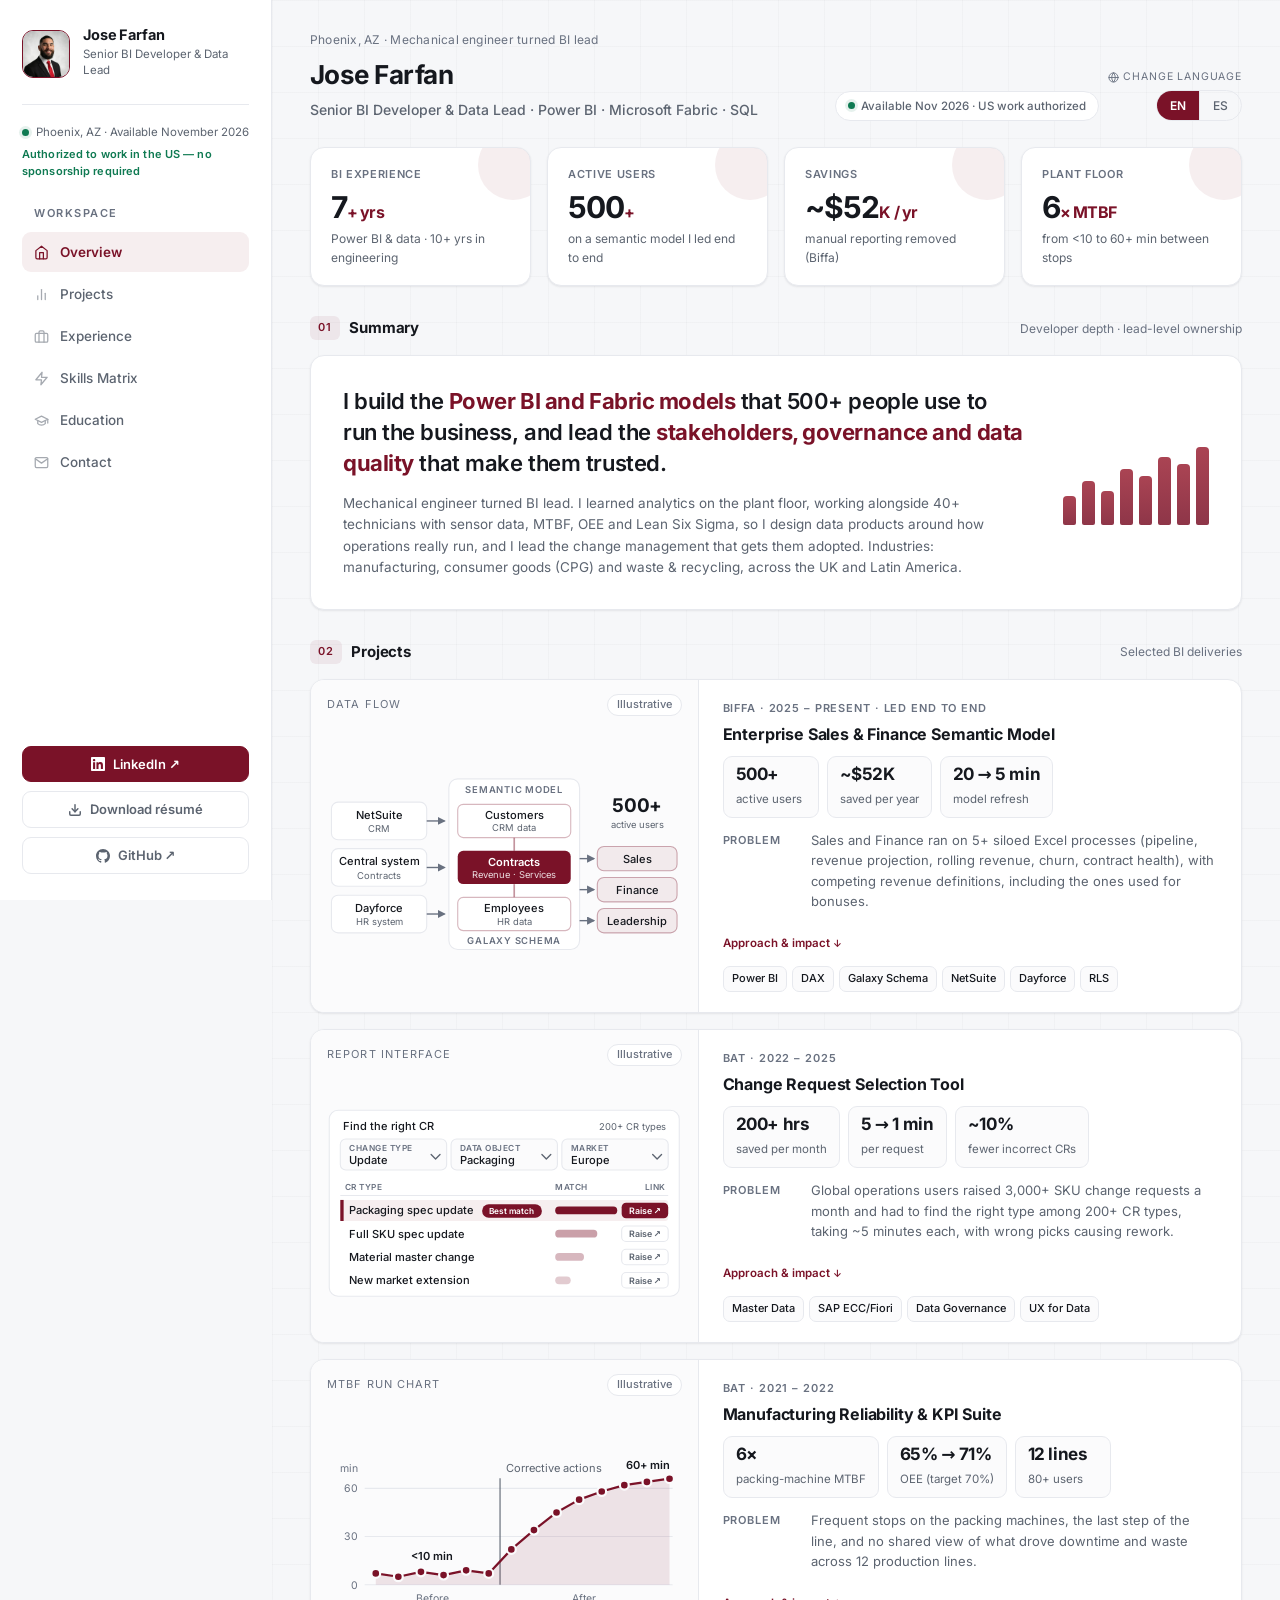
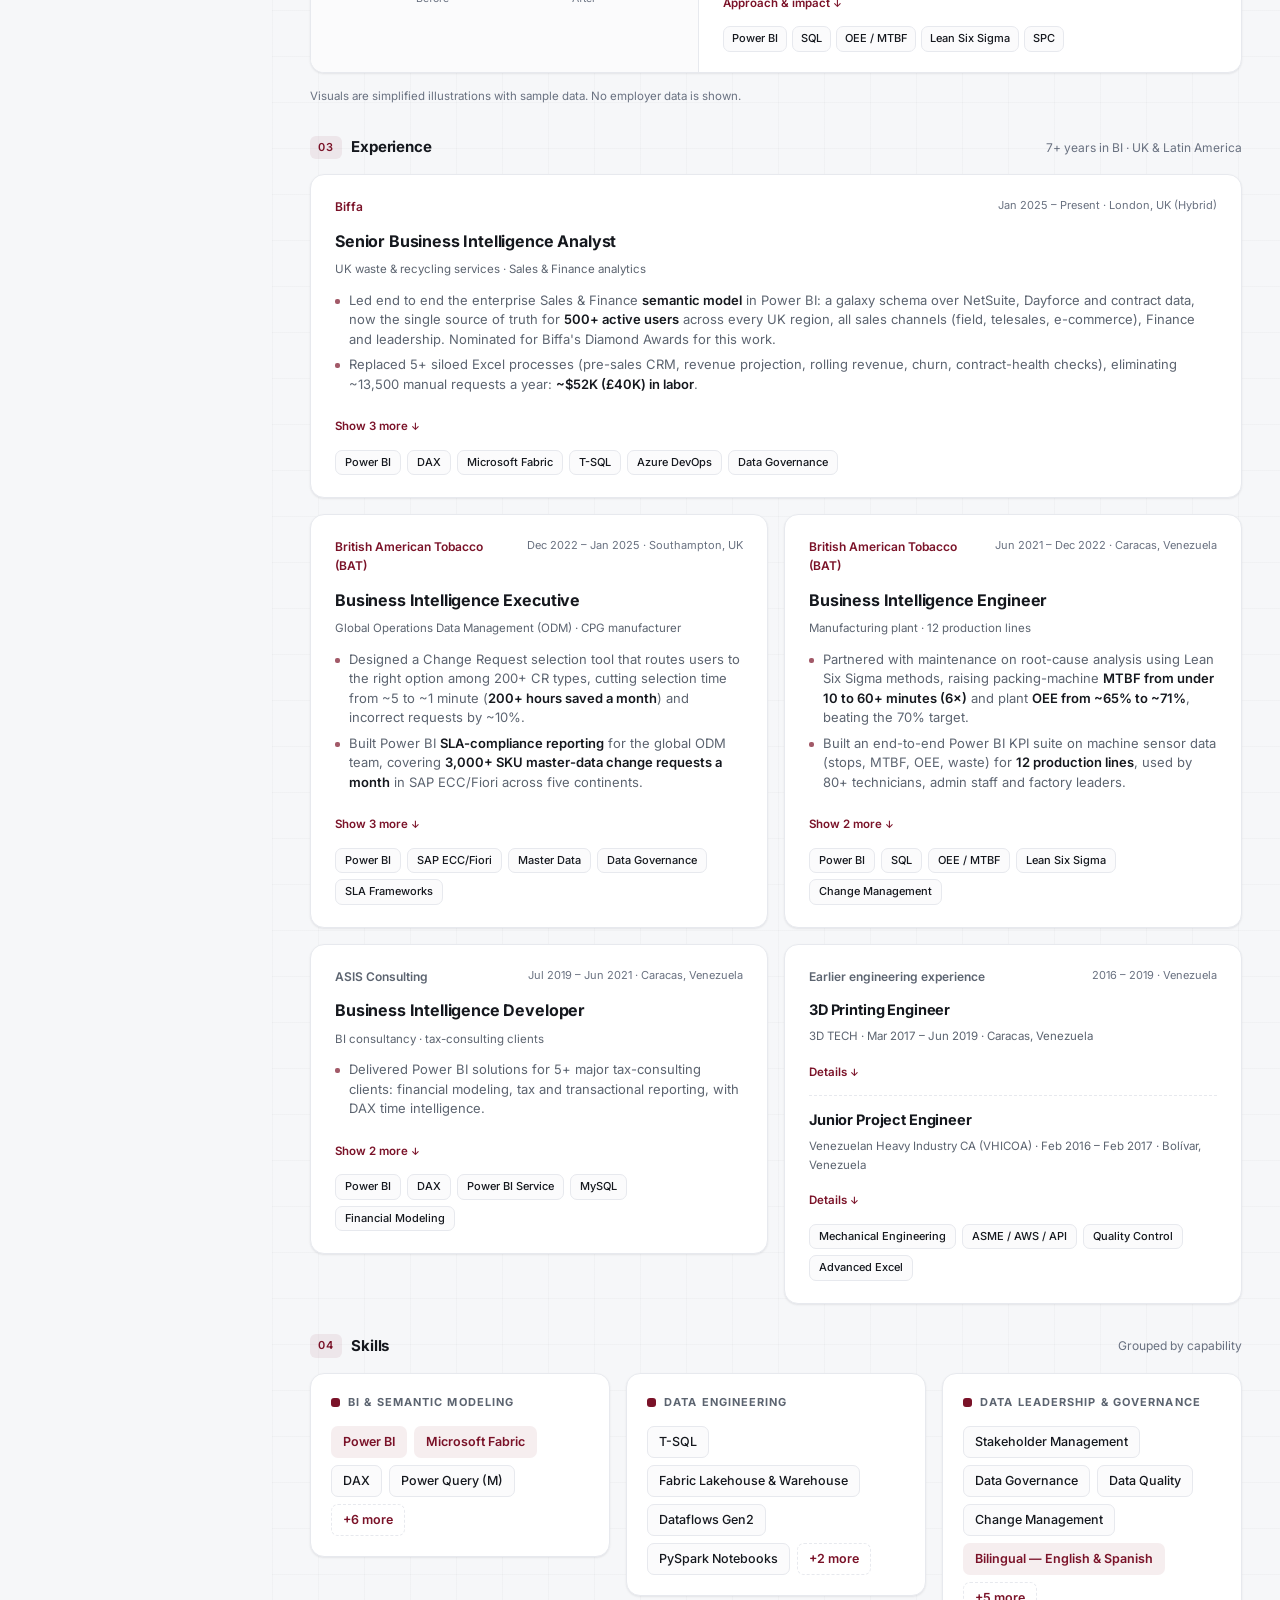
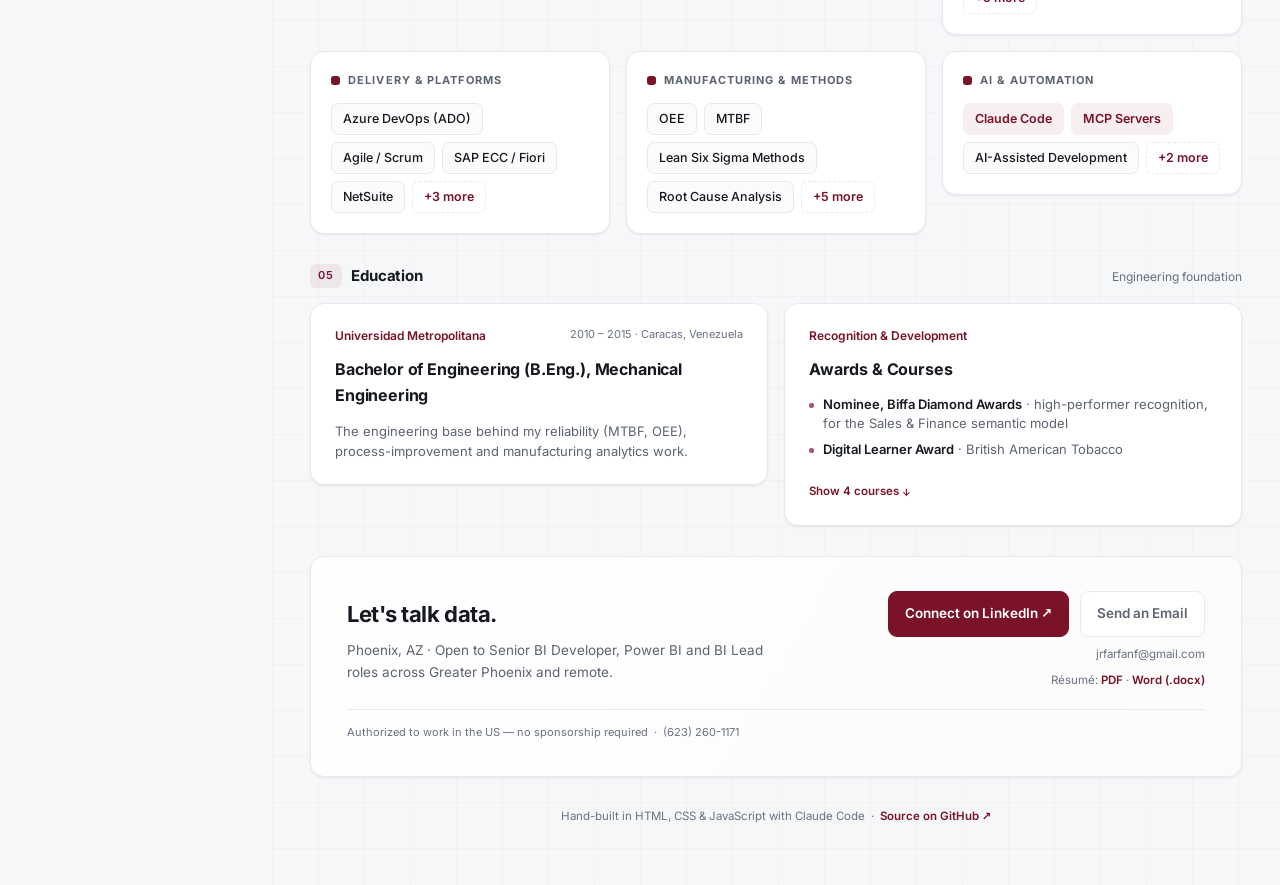
==== index.html @ f8ba7a71 "Compact layout with expandable detail; redraw two project visuals Progressive disclosure (all text s" ====
<!DOCTYPE html>
<html lang="en">
<head>
  <meta charset="UTF-8">
  <meta name="viewport" content="width=device-width, initial-scale=1.0">
  <title>Jose Farfan — Senior BI Developer &amp; Data Lead · Power BI · Phoenix, AZ</title>
  <meta name="description" content="Senior BI Developer &amp; Data Lead in Phoenix, AZ. Power BI, Fabric, DAX, SQL and data governance, with a mechanical engineering and manufacturing background.">
  <meta name="author" content="Jose Farfan">
  <meta name="theme-color" content="#7A1228">
  <link rel="canonical" href="https://josefarfan.com/">
  <link rel="alternate" hreflang="en" href="https://josefarfan.com/">
  <link rel="alternate" hreflang="es" href="https://josefarfan.com/es/">
  <link rel="alternate" hreflang="x-default" href="https://josefarfan.com/">
  <!-- Open Graph / LinkedIn preview -->
  <meta property="og:type"             content="profile">
  <meta property="og:site_name"        content="Jose Farfan">
  <meta property="og:title"            content="Jose Farfan — Senior BI Developer &amp; Data Lead · Power BI · Phoenix, AZ">
  <meta property="og:description"      content="Power BI, Microsoft Fabric, DAX and SQL — plus the stakeholder, governance and data-quality leadership behind them. Mechanical engineer. Phoenix, AZ · US work authorized.">
  <meta property="og:url"              content="https://josefarfan.com/">
  <meta property="og:locale"           content="en_US">
  <meta property="og:locale:alternate" content="es_US">
  <meta property="og:image"            content="https://josefarfan.com/assets/og-image.jpg">
  <meta property="og:image:width"      content="1200">
  <meta property="og:image:height"     content="630">
  <meta property="og:image:alt"        content="Jose Farfan — Senior BI Developer &amp; Data Lead">
  <meta property="profile:first_name"  content="Jose">
  <meta property="profile:last_name"   content="Farfan">
  <meta name="twitter:card"            content="summary_large_image">
  <meta name="twitter:title"           content="Jose Farfan — Senior BI Developer &amp; Data Lead · Power BI · Phoenix, AZ">
  <meta name="twitter:description"     content="Power BI, Microsoft Fabric, DAX and SQL — plus the stakeholder, governance and data-quality leadership behind them. Mechanical engineer. Phoenix, AZ · US work authorized.">
  <meta name="twitter:image"           content="https://josefarfan.com/assets/og-image.jpg">
  <meta name="twitter:image:alt"       content="Jose Farfan — Senior BI Developer &amp; Data Lead">
  <!-- Favicon -->
  <link rel="icon"             type="image/png" href="assets/favicon.png">
  <link rel="apple-touch-icon"                  href="assets/apple-touch-icon.png">
  <link rel="preload" href="assets/fonts/inter-latin-var.woff2" as="font" type="font/woff2" crossorigin>
  <link rel="stylesheet" href="styles.css">
  <script type="application/ld+json">
  {
    "@context": "https://schema.org",
    "@type": "ProfilePage",
    "@id": "https://josefarfan.com/#profilepage",
    "url": "https://josefarfan.com/",
    "inLanguage": "en",
    "dateModified": "2026-10-04",
    "mainEntity": {
      "@type": "Person",
      "@id": "https://josefarfan.com/#person",
      "name": "Jose Farfan",
      "jobTitle": "Senior Business Intelligence Analyst",
      "description": "Senior BI developer and data lead specializing in Power BI, Microsoft Fabric, DAX and SQL semantic models, data governance and manufacturing analytics. Mechanical engineer by training.",
      "url": "https://josefarfan.com/",
      "image": "https://josefarfan.com/assets/profile.jpg",
      "email": "mailto:jrfarfanf@gmail.com",
      "address": {
        "@type": "PostalAddress",
        "addressLocality": "Phoenix",
        "addressRegion": "AZ",
        "addressCountry": "US"
      },
      "worksFor": {
        "@type": "Organization",
        "name": "Biffa",
        "url": "https://www.biffa.co.uk/"
      },
      "alumniOf": {
        "@type": "CollegeOrUniversity",
        "name": "Universidad Metropolitana",
        "address": {
          "@type": "PostalAddress",
          "addressLocality": "Caracas",
          "addressCountry": "VE"
        }
      },
      "hasCredential": {
        "@type": "EducationalOccupationalCredential",
        "credentialCategory": "degree",
        "educationalLevel": "Bachelor's degree",
        "name": "Bachelor of Engineering, Mechanical Engineering",
        "recognizedBy": {
          "@type": "CollegeOrUniversity",
          "name": "Universidad Metropolitana"
        }
      },
      "knowsAbout": [
        "Power BI",
        "DAX",
        "Power Query (M)",
        "T-SQL",
        "Microsoft Fabric",
        "Lakehouse",
        "Dataflows Gen2",
        "PySpark",
        "Semantic modeling",
        "Star schema",
        "Row-level security",
        "Power BI deployment pipelines",
        "Data governance",
        "Data quality",
        "Master data management",
        "SAP ECC",
        "Azure DevOps",
        "Agile / Scrum",
        "Stakeholder management",
        "Change management",
        "Manufacturing analytics",
        "OEE",
        "MTBF",
        "Lean Six Sigma methods"
      ],
      "knowsLanguage": [
        {
          "@type": "Language",
          "name": "English",
          "alternateName": "en"
        },
        {
          "@type": "Language",
          "name": "Spanish",
          "alternateName": "es"
        }
      ],
      "sameAs": [
        "https://www.linkedin.com/in/jose-rafael-farfan",
        "https://github.com/jrfarfanf"
      ],
      "award": [
        "Digital Learner Award, British American Tobacco",
        "Nominee, Diamond Awards, Biffa"
      ]
    }
  }
  </script>
</head>
<body>
<a class="skip-link" href="#main">Skip to content</a>
<div class="app">

  <!-- ── Sidebar ──────────────────────────────────────────────── -->
  <aside class="sidebar">
    <div class="brand">
      <img src="assets/profile.jpg" alt="Jose Farfan" width="96" height="96">
      <div>
        <div class="b-name">Jose Farfan</div>
        <div class="b-role">Senior BI Developer &amp; Data Lead</div>
      </div>
    </div>

    <div class="status">
      <span class="dot"></span>
      Phoenix, AZ · Available November 2026
    </div>
    <div class="spons-note">Authorized to work in the US — no sponsorship required</div>

    <nav class="nav" id="nav" aria-label="Page sections">
      <div class="nav-label">Workspace</div>
      <a href="#overview" class="active"><svg width="15" height="15" viewBox="0 0 24 24" fill="none" stroke="currentColor" stroke-width="2" stroke-linecap="round" stroke-linejoin="round" aria-hidden="true"><path d="M3 9l9-7 9 7v11a2 2 0 0 1-2 2H5a2 2 0 0 1-2-2z"/><polyline points="9 22 9 12 15 12 15 22"/></svg><span>Overview</span></a>
      <a href="#projects"><svg width="15" height="15" viewBox="0 0 24 24" fill="none" stroke="currentColor" stroke-width="2" stroke-linecap="round" stroke-linejoin="round" aria-hidden="true"><line x1="18" y1="20" x2="18" y2="10"/><line x1="12" y1="20" x2="12" y2="4"/><line x1="6" y1="20" x2="6" y2="14"/></svg><span>Projects</span></a>
      <a href="#experience"><svg width="15" height="15" viewBox="0 0 24 24" fill="none" stroke="currentColor" stroke-width="2" stroke-linecap="round" stroke-linejoin="round" aria-hidden="true"><rect x="2" y="7" width="20" height="14" rx="2" ry="2"/><path d="M16 21V5a2 2 0 0 0-2-2h-4a2 2 0 0 0-2 2v16"/></svg><span>Experience</span></a>
      <a href="#skills"><svg width="15" height="15" viewBox="0 0 24 24" fill="none" stroke="currentColor" stroke-width="2" stroke-linecap="round" stroke-linejoin="round" aria-hidden="true"><polygon points="13 2 3 14 12 14 11 22 21 10 12 10 13 2"/></svg><span>Skills Matrix</span></a>
      <a href="#education"><svg width="15" height="15" viewBox="0 0 24 24" fill="none" stroke="currentColor" stroke-width="2" stroke-linecap="round" stroke-linejoin="round" aria-hidden="true"><path d="M22 10L12 5 2 10l10 5 10-5z"/><path d="M6 12v5c3 3 9 3 12 0v-5"/><path d="M22 10v6"/></svg><span>Education</span></a>
      <a href="#contact"><svg width="15" height="15" viewBox="0 0 24 24" fill="none" stroke="currentColor" stroke-width="2" stroke-linecap="round" stroke-linejoin="round" aria-hidden="true"><path d="M4 4h16c1.1 0 2 .9 2 2v12c0 1.1-.9 2-2 2H4c-1.1 0-2-.9-2-2V6c0-1.1.9-2 2-2z"/><polyline points="22,6 12,13 2,6"/></svg><span>Contact</span></a>
    </nav>

    <div class="side-foot">
      <a href="https://linkedin.com/in/jose-rafael-farfan" target="_blank" rel="noopener noreferrer" class="btn btn-primary"><svg width="14" height="14" viewBox="0 0 24 24" fill="currentColor" aria-hidden="true"><path d="M20.447 20.452h-3.554v-5.569c0-1.328-.027-3.037-1.852-3.037-1.853 0-2.136 1.445-2.136 2.939v5.667H9.351V9h3.414v1.561h.046c.477-.9 1.637-1.85 3.37-1.85 3.601 0 4.267 2.37 4.267 5.455v6.286zM5.337 7.433c-1.144 0-2.063-.926-2.063-2.065 0-1.138.92-2.063 2.063-2.063 1.14 0 2.064.925 2.064 2.063 0 1.139-.925 2.065-2.064 2.065zm1.782 13.019H3.555V9h3.564v11.452zM22.225 0H1.771C.792 0 0 .774 0 1.729v20.542C0 23.227.792 24 1.771 24h20.451C23.2 24 24 23.227 24 22.271V1.729C24 .774 23.2 0 22.222 0h.003z"/></svg> LinkedIn ↗</a>
      <a href="assets/Jose-Farfan-Resume.pdf" download class="btn btn-ghost"><svg width="14" height="14" viewBox="0 0 24 24" fill="none" stroke="currentColor" stroke-width="2.5" stroke-linecap="round" stroke-linejoin="round" aria-hidden="true"><path d="M21 15v4a2 2 0 0 1-2 2H5a2 2 0 0 1-2-2v-4"/><polyline points="7 10 12 15 17 10"/><line x1="12" y1="15" x2="12" y2="3"/></svg> Download résumé</a>
      <a href="https://github.com/jrfarfanf/Personal-Website" target="_blank" rel="noopener noreferrer" class="btn btn-ghost"><svg width="14" height="14" viewBox="0 0 24 24" fill="currentColor" aria-hidden="true"><path d="M12 0C5.374 0 0 5.373 0 12c0 5.302 3.438 9.8 8.207 11.387.599.111.793-.261.793-.577v-2.234c-3.338.726-4.033-1.416-4.033-1.416-.546-1.387-1.333-1.756-1.333-1.756-1.089-.745.083-.729.083-.729 1.205.084 1.839 1.237 1.839 1.237 1.07 1.834 2.807 1.304 3.492.997.107-.775.418-1.305.762-1.604-2.665-.305-5.467-1.334-5.467-5.931 0-1.311.469-2.381 1.236-3.221-.124-.303-.535-1.524.117-3.176 0 0 1.008-.322 3.301 1.23A11.509 11.509 0 0112 5.803c1.02.005 2.047.138 3.006.404 2.291-1.552 3.297-1.23 3.297-1.23.653 1.653.242 2.874.118 3.176.77.84 1.235 1.911 1.235 3.221 0 4.609-2.807 5.624-5.479 5.921.43.372.823 1.102.823 2.222v3.293c0 .319.192.694.801.576C20.566 21.797 24 17.3 24 12c0-6.627-5.373-12-12-12z"/></svg> GitHub ↗</a>
    </div>
  </aside>

  <!-- ── Main ─────────────────────────────────────────────────── -->
  <main class="main" id="main" tabindex="-1">

    <!-- Overview -->
    <section id="overview">

    <header class="topbar">
      <div>
        <div class="crumb">Phoenix, AZ · Mechanical engineer turned BI lead</div>
        <h1>Jose Farfan</h1>
        <p class="role-line">Senior BI Developer &amp; Data Lead · Power BI · Microsoft Fabric · SQL</p>
      </div>
      <div class="meta">
        <span class="pill"><span class="dot"></span> Available Nov 2026 · US work authorized</span>
        <div class="lang-wrap">
          <span class="lang-hint"><svg width="11" height="11" viewBox="0 0 24 24" fill="none" stroke="currentColor" stroke-width="2" stroke-linecap="round" stroke-linejoin="round" aria-hidden="true"><circle cx="12" cy="12" r="10"/><line x1="2" y1="12" x2="22" y2="12"/><path d="M12 2a15.3 15.3 0 0 1 4 10 15.3 15.3 0 0 1-4 10 15.3 15.3 0 0 1-4-10 15.3 15.3 0 0 1 4-10z"/></svg> Change language</span>
          <div class="lang-toggle">
            <span class="lang-opt lang-active">EN</span>
            <a href="es/" class="lang-opt" hreflang="es" lang="es">ES</a>
          </div>
        </div>
      </div>
      <div class="topbar-cta">
        <a href="assets/Jose-Farfan-Resume.pdf" download class="btn btn-primary"><svg width="15" height="15" viewBox="0 0 24 24" fill="none" stroke="currentColor" stroke-width="2.5" stroke-linecap="round" stroke-linejoin="round" aria-hidden="true"><path d="M21 15v4a2 2 0 0 1-2 2H5a2 2 0 0 1-2-2v-4"/><polyline points="7 10 12 15 17 10"/><line x1="12" y1="15" x2="12" y2="3"/></svg> Download résumé (PDF)</a>
      </div>
    </header>

    <!-- KPI tiles -->
    <div class="kpi-row">
      <div class="kpi">
        <div class="k-label">BI experience</div>
        <div class="k-val">7<span>+ yrs</span></div>
        <div class="k-sub">Power BI &amp; data · 10+ yrs in engineering</div>
      </div>
      <div class="kpi">
        <div class="k-label">Active users</div>
        <div class="k-val">500<span>+</span></div>
        <div class="k-sub">on a semantic model I led end to end</div>
      </div>
      <div class="kpi">
        <div class="k-label">Savings</div>
        <div class="k-val">~$52<span>K / yr</span></div>
        <div class="k-sub">manual reporting removed (Biffa)</div>
      </div>
      <div class="kpi">
        <div class="k-label">Plant floor</div>
        <div class="k-val">6<span>× MTBF</span></div>
        <div class="k-sub">from &lt;10 to 60+ min between stops</div>
      </div>
    </div>

    <!-- Summary -->
    <section class="section" aria-labelledby="summary-h">
      <div class="s-head">
        <h2 id="summary-h"><span class="tag">01</span> Summary</h2>
        <span class="s-note">Developer depth · lead-level ownership</span>
      </div>
      <div class="card valuecard">
        <div>
          <p class="vp">
            I build the <b>Power BI and Fabric models</b> that 500+ people use to run the business,
            and lead the <b>stakeholders, governance and data quality</b> that make them trusted.
          </p>
          <p class="vp-sub">Mechanical engineer turned BI lead. I learned analytics on the plant floor, working alongside 40+ technicians with sensor data, MTBF, OEE and Lean Six Sigma, so I design data products around how operations really run, and I lead the change management that gets them adopted. Industries: manufacturing, consumer goods (CPG) and waste &amp; recycling, across the UK and Latin America.</p>
        </div>
        <div class="spark" id="spark" aria-hidden="true"></div>
      </div>
    </section>

    </section><!-- /#overview -->

    <!-- Projects -->
    <section class="section" id="projects">
      <div class="s-head">
        <h2><span class="tag">02</span> Projects</h2>
        <span class="s-note">Selected BI deliveries</span>
      </div>
      <div class="proj-grid">

        <article class="card proj">
          <figure class="viz">
            <figcaption class="viz-head"><span class="vlabel">Data flow</span><span class="viz-tag">Illustrative</span></figcaption>
            <div class="viz-art">
              <svg viewBox="0 0 320 168" role="img" aria-labelledby="p1-t p1-d">
              <title id="p1-t">Simplified Sales and Finance data flow</title><desc id="p1-d">NetSuite feeds customer and CRM data, the central system feeds contracts, revenue and services, and Dayforce feeds employee and HR data into one galaxy-schema semantic model, which serves Sales, Finance and Leadership: 500+ active users.</desc>
              <defs><marker id="p1-ah" viewBox="0 0 6 6" refX="5" refY="3" markerWidth="6" markerHeight="6" orient="auto"><path d="M0,0 L6,3 L0,6 z" class="dg-ah"/></marker></defs>
              <rect class="dg-model" x="110" y="8" width="118" height="154" rx="8"/>
              <text class="dg-cap" x="169" y="21" text-anchor="middle">SEMANTIC MODEL</text>
              <line class="dg-join" x1="169" y1="61" x2="169" y2="73"/><line class="dg-join" x1="169" y1="103" x2="169" y2="115"/>
              <rect class="dg-box" x="4" y="29" width="86" height="34" rx="6"/>
              <text class="dg-t dg-strong" x="47" y="44" text-anchor="middle">NetSuite</text>
              <text class="dg-sub" x="47" y="56" text-anchor="middle">CRM</text>
              <line class="dg-arrow" x1="90" y1="46" x2="106" y2="46" marker-end="url(#p1-ah)"/>
              <rect class="dg-dim" x="118" y="31" width="102" height="30" rx="5"/>
              <text class="dg-t dg-strong" x="169" y="44.5" text-anchor="middle">Customers</text>
              <text class="dg-sub" x="169" y="55.5" text-anchor="middle">CRM data</text>
              <rect class="dg-box" x="4" y="71" width="86" height="34" rx="6"/>
              <text class="dg-t dg-strong" x="47" y="86" text-anchor="middle">Central system</text>
              <text class="dg-sub" x="47" y="98" text-anchor="middle">Contracts</text>
              <line class="dg-arrow" x1="90" y1="88" x2="106" y2="88" marker-end="url(#p1-ah)"/>
              <rect class="dg-fact" x="118" y="73" width="102" height="30" rx="5"/>
              <text class="dg-t dg-fact-t" x="169" y="86.5" text-anchor="middle">Contracts</text>
              <text class="dg-sub dg-fact-s" x="169" y="97.5" text-anchor="middle">Revenue · Services</text>
              <rect class="dg-box" x="4" y="113" width="86" height="34" rx="6"/>
              <text class="dg-t dg-strong" x="47" y="128" text-anchor="middle">Dayforce</text>
              <text class="dg-sub" x="47" y="140" text-anchor="middle">HR system</text>
              <line class="dg-arrow" x1="90" y1="130" x2="106" y2="130" marker-end="url(#p1-ah)"/>
              <rect class="dg-dim" x="118" y="115" width="102" height="30" rx="5"/>
              <text class="dg-t dg-strong" x="169" y="128.5" text-anchor="middle">Employees</text>
              <text class="dg-sub" x="169" y="139.5" text-anchor="middle">HR data</text>
              <text class="dg-cap" x="169" y="157" text-anchor="middle">GALAXY SCHEMA</text>
              <text class="dg-big" x="280" y="38" text-anchor="middle">500+</text>
              <text class="dg-sub" x="280" y="52" text-anchor="middle">active users</text>
              <line class="dg-arrow" x1="228" y1="80" x2="241" y2="80" marker-end="url(#p1-ah)"/>
              <rect class="dg-out" x="244" y="69" width="72" height="22" rx="6"/>
              <text class="dg-t dg-strong" x="280" y="83.5" text-anchor="middle">Sales</text>
              <line class="dg-arrow" x1="228" y1="108" x2="241" y2="108" marker-end="url(#p1-ah)"/>
              <rect class="dg-out" x="244" y="97" width="72" height="22" rx="6"/>
              <text class="dg-t dg-strong" x="280" y="111.5" text-anchor="middle">Finance</text>
              <line class="dg-arrow" x1="228" y1="136" x2="241" y2="136" marker-end="url(#p1-ah)"/>
              <rect class="dg-out" x="244" y="125" width="72" height="22" rx="6"/>
              <text class="dg-t dg-strong" x="280" y="139.5" text-anchor="middle">Leadership</text>
              </svg>
            </div>
          </figure>
          <div class="p-body">
            <div class="p-co">Biffa · 2025 – Present · Led end to end</div>
            <h3 class="p-title">Enterprise Sales &amp; Finance Semantic Model</h3>
            <div class="p-kpis">
              <div class="p-kpi"><b>500+</b><span>active users</span></div>
              <div class="p-kpi"><b>~$52K</b><span>saved per year</span></div>
              <div class="p-kpi"><b>20 → 5 min</b><span>model refresh</span></div>
            </div>
            <dl class="p-pai">
              <div><dt>Problem</dt><dd>Sales and Finance ran on 5+ siloed Excel processes (pipeline, revenue projection, rolling revenue, churn, contract health), with competing revenue definitions, including the ones used for bonuses.</dd></div>
            </dl>
            <details class="read-more-wrap">
              <summary>Approach &amp; impact</summary>
              <div class="more-body">
                <dl class="p-pai">
                  <div><dt>Approach</dt><dd>A galaxy-schema semantic model: contract, revenue and service facts from the central system, customer and CRM data from NetSuite, and HR data from Dayforce, with one agreed set of revenue definitions, row-level security and deployment pipelines. I led it from requirements through adoption.</dd></div>
                  <div><dt>Impact</dt><dd class="is-impact">One source of truth for every UK region, all sales channels, Finance and leadership; ~13,500 manual requests a year eliminated (~$52K); refresh cut from 20 to 5 minutes with more data. Nominated for Biffa's Diamond Awards.</dd></div>
                </dl>
                <p class="full-text"><b>Savings method:</b> ~13,500 report requests a year × 6 minutes each × $39/hour average cost of the people requesting and processing them ≈ $52K (£40K) a year. The diagram is simplified.</p>
              </div>
            </details>
            <div class="p-chips">
              <span class="chip">Power BI</span>
              <span class="chip">DAX</span>
              <span class="chip">Galaxy Schema</span>
              <span class="chip">NetSuite</span>
              <span class="chip">Dayforce</span>
              <span class="chip">RLS</span>
            </div>
          </div>
        </article>

        <article class="card proj">
          <figure class="viz">
            <figcaption class="viz-head"><span class="vlabel">Report interface</span><span class="viz-tag">Illustrative</span></figcaption>
            <div class="viz-art">
              <svg viewBox="0 0 320 172" role="img" aria-labelledby="p2-t p2-d">
              <title id="p2-t">Simplified recreation of the CR selection report</title><desc id="p2-d">Three slicers (change type, data object, market) filter a table of change request types. The best match is highlighted and each row has a button that opens the form to raise that request.</desc>
              <rect class="ui-frame" x="2" y="2" width="316" height="168" rx="8"/>
              <text class="dg-t dg-strong" x="14" y="20">Find the right CR</text>
              <text class="dg-sub" x="306" y="20" text-anchor="end">200+ CR types</text>
              <rect class="ui-slicer" x="12" y="28" width="96" height="28" rx="5"/>
              <text class="ui-cap" x="20" y="39">CHANGE TYPE</text>
              <text class="dg-t" x="20" y="51">Update</text>
              <polyline class="ui-chev" points="94,42 98,46 102,42"/>
              <rect class="ui-slicer" x="112" y="28" width="96" height="28" rx="5"/>
              <text class="ui-cap" x="120" y="39">DATA OBJECT</text>
              <text class="dg-t" x="120" y="51">Packaging</text>
              <polyline class="ui-chev" points="194,42 198,46 202,42"/>
              <rect class="ui-slicer" x="212" y="28" width="96" height="28" rx="5"/>
              <text class="ui-cap" x="220" y="39">MARKET</text>
              <text class="dg-t" x="220" y="51">Europe</text>
              <polyline class="ui-chev" points="294,42 298,46 302,42"/>
              <text class="ui-cap" x="16" y="74">CR TYPE</text>
              <text class="ui-cap" x="206" y="74">MATCH</text>
              <text class="ui-cap" x="306" y="74" text-anchor="end">LINK</text>
              <line class="ch-grid" x1="12" y1="79" x2="308" y2="79"/>
              <rect class="ui-best" x="12" y="83" width="296" height="19" rx="3"/><rect class="dg-fact" x="12" y="83" width="3" height="19"/>
              <text class="dg-t dg-strong" x="20" y="96">Packaging spec update</text>
              <rect class="dg-fact" x="140" y="87" width="54" height="12" rx="6"/><text class="ui-badge" x="167" y="95.5" text-anchor="middle">Best match</text>
              <rect class="fn-bar" x="206" y="89" width="56" height="7" rx="3.5" fill-opacity="1"/>
              <rect class="ui-btn-on" x="266" y="85.5" width="42" height="14" rx="4"/><text class="ui-btn-t on" x="287" y="95.5" text-anchor="middle">Raise ↗</text>
              <text class="dg-t" x="20" y="117">Full SKU spec update</text>
              <rect class="fn-bar" x="206" y="110" width="38" height="7" rx="3.5" fill-opacity="0.4"/>
              <rect class="ui-btn" x="266" y="106.5" width="42" height="14" rx="4"/><text class="ui-btn-t" x="287" y="116.5" text-anchor="middle">Raise ↗</text>
              <text class="dg-t" x="20" y="138">Material master change</text>
              <rect class="fn-bar" x="206" y="131" width="26" height="7" rx="3.5" fill-opacity="0.3"/>
              <rect class="ui-btn" x="266" y="127.5" width="42" height="14" rx="4"/><text class="ui-btn-t" x="287" y="137.5" text-anchor="middle">Raise ↗</text>
              <text class="dg-t" x="20" y="159">New market extension</text>
              <rect class="fn-bar" x="206" y="152" width="14" height="7" rx="3.5" fill-opacity="0.22"/>
              <rect class="ui-btn" x="266" y="148.5" width="42" height="14" rx="4"/><text class="ui-btn-t" x="287" y="158.5" text-anchor="middle">Raise ↗</text>
              </svg>
            </div>
          </figure>
          <div class="p-body">
            <div class="p-co">BAT · 2022 – 2025</div>
            <h3 class="p-title">Change Request Selection Tool</h3>
            <div class="p-kpis">
              <div class="p-kpi"><b>200+ hrs</b><span>saved per month</span></div>
              <div class="p-kpi"><b>5 → 1 min</b><span>per request</span></div>
              <div class="p-kpi"><b>~10%</b><span>fewer incorrect CRs</span></div>
            </div>
            <dl class="p-pai">
              <div><dt>Problem</dt><dd>Global operations users raised 3,000+ SKU change requests a month and had to find the right type among 200+ CR types, taking ~5 minutes each, with wrong picks causing rework.</dd></div>
            </dl>
            <details class="read-more-wrap">
              <summary>Approach &amp; impact</summary>
              <div class="more-body">
                <dl class="p-pai">
                  <div><dt>Approach</dt><dd>A report with slicers for change type, data object and market that filters 200+ CR types into a table, highlights the best match and links straight to the form to raise it, following global master-data rules.</dd></div>
                  <div><dt>Impact</dt><dd class="is-impact">Selection time cut from ~5 to ~1 minute (200+ hours saved a month) and ~10% fewer incorrect requests; 3K+ views a month across five continents.</dd></div>
                </dl>
                <p class="full-text"><b>Hours method:</b> 3,000+ requests a month × ~4 minutes saved each ≈ 200 hours a month. Master-data governance rules live in the filters, so the standard is enforced by design rather than by review. The interface shown is a simplified recreation with sample values.</p>
              </div>
            </details>
            <div class="p-chips">
              <span class="chip">Master Data</span>
              <span class="chip">SAP ECC/Fiori</span>
              <span class="chip">Data Governance</span>
              <span class="chip">UX for Data</span>
            </div>
          </div>
        </article>

        <article class="card proj">
          <figure class="viz">
            <figcaption class="viz-head"><span class="vlabel">MTBF run chart</span><span class="viz-tag">Illustrative</span></figcaption>
            <div class="viz-art">
              <svg viewBox="0 0 320 142" role="img" aria-labelledby="p3-t p3-d">
              <title id="p3-t">Illustrative MTBF run chart</title><desc id="p3-d">Sample data. Packing-machine mean time between failures stays under 10 minutes for six weeks, corrective actions start, and it climbs to over 60 minutes over the following eight weeks.</desc>
              <line class="ch-grid" x1="34" y1="118.0" x2="312" y2="118.0"/><text class="ch-axis" x="28" y="121.5" text-anchor="end">0</text>
              <line class="ch-grid" x1="34" y1="74.5" x2="312" y2="74.5"/><text class="ch-axis" x="28" y="78.0" text-anchor="end">30</text>
              <line class="ch-grid" x1="34" y1="31.0" x2="312" y2="31.0"/><text class="ch-axis" x="28" y="34.5" text-anchor="end">60</text>
              <text class="ch-axis" x="28" y="16" text-anchor="end">min</text>
              <line class="ch-mark" x1="156.2" y1="22" x2="156.2" y2="118"/>
              <text class="ch-lab" x="161.2" y="16">Corrective actions</text>
              <path class="ch-area" d="M44.0,118 L44.0,107.8 L64.4,110.8 L84.8,106.4 L105.2,109.3 L125.6,105.0 L146.0,107.8 L166.4,86.1 L186.8,68.7 L207.2,52.8 L227.6,41.2 L248.0,33.9 L268.4,28.1 L288.8,25.2 L309.2,22.3 L309.2,118 Z"/>
              <polyline class="ch-line" points="44.0,107.8 64.4,110.8 84.8,106.4 105.2,109.3 125.6,105.0 146.0,107.8 166.4,86.1 186.8,68.7 207.2,52.8 227.6,41.2 248.0,33.9 268.4,28.1 288.8,25.2 309.2,22.3"/>
              <circle class="ch-dot" cx="44.0" cy="107.8" r="4"><title>Sample week 1: 7 min</title></circle>
              <circle class="ch-dot" cx="64.4" cy="110.8" r="4"><title>Sample week 2: 5 min</title></circle>
              <circle class="ch-dot" cx="84.8" cy="106.4" r="4"><title>Sample week 3: 8 min</title></circle>
              <circle class="ch-dot" cx="105.2" cy="109.3" r="4"><title>Sample week 4: 6 min</title></circle>
              <circle class="ch-dot" cx="125.6" cy="105.0" r="4"><title>Sample week 5: 9 min</title></circle>
              <circle class="ch-dot" cx="146.0" cy="107.8" r="4"><title>Sample week 6: 7 min</title></circle>
              <circle class="ch-dot" cx="166.4" cy="86.1" r="4"><title>Sample week 7: 22 min</title></circle>
              <circle class="ch-dot" cx="186.8" cy="68.7" r="4"><title>Sample week 8: 34 min</title></circle>
              <circle class="ch-dot" cx="207.2" cy="52.8" r="4"><title>Sample week 9: 45 min</title></circle>
              <circle class="ch-dot" cx="227.6" cy="41.2" r="4"><title>Sample week 10: 53 min</title></circle>
              <circle class="ch-dot" cx="248.0" cy="33.9" r="4"><title>Sample week 11: 58 min</title></circle>
              <circle class="ch-dot" cx="268.4" cy="28.1" r="4"><title>Sample week 12: 62 min</title></circle>
              <circle class="ch-dot" cx="288.8" cy="25.2" r="4"><title>Sample week 13: 64 min</title></circle>
              <circle class="ch-dot" cx="309.2" cy="22.3" r="4"><title>Sample week 14: 66 min</title></circle>
              <text class="ch-lab ch-strong" x="95" y="96.0" text-anchor="middle">&lt;10 min</text>
              <text class="ch-lab ch-strong" x="309.2" y="13.3" text-anchor="end">60+ min</text>
              <text class="ch-axis" x="95" y="134" text-anchor="middle">Before</text>
              <text class="ch-axis" x="232" y="134" text-anchor="middle">After</text>
              </svg>
            </div>
          </figure>
          <div class="p-body">
            <div class="p-co">BAT · 2021 – 2022</div>
            <h3 class="p-title">Manufacturing Reliability &amp; KPI Suite</h3>
            <div class="p-kpis">
              <div class="p-kpi"><b>6×</b><span>packing-machine MTBF</span></div>
              <div class="p-kpi"><b>65% → 71%</b><span>OEE (target 70%)</span></div>
              <div class="p-kpi"><b>12 lines</b><span>80+ users</span></div>
            </div>
            <dl class="p-pai">
              <div><dt>Problem</dt><dd>Frequent stops on the packing machines, the last step of the line, and no shared view of what drove downtime and waste across 12 production lines.</dd></div>
            </dl>
            <details class="read-more-wrap">
              <summary>Approach &amp; impact</summary>
              <div class="more-body">
                <dl class="p-pai">
                  <div><dt>Approach</dt><dd>A Power BI KPI suite on machine sensor data (stops, MTBF, OEE, waste), used by 80+ technicians, admin staff and factory leaders in Lean Six Sigma root-cause sessions run alongside 40+ factory technicians.</dd></div>
                  <div><dt>Impact</dt><dd class="is-impact">Packing-machine MTBF up from under 10 to 60+ minutes (6×); plant OEE from ~65% to ~71% over the year, beating the 70% target.</dd></div>
                </dl>
                <p class="full-text">Sensor and stop data cleansed and modeled in SQL and Power Query, covering all 12 lines end to end, with MTBF measured on the packing machines as the final constraint. The chart uses sample data to show the shape of the improvement.</p>
              </div>
            </details>
            <div class="p-chips">
              <span class="chip">Power BI</span>
              <span class="chip">SQL</span>
              <span class="chip">OEE / MTBF</span>
              <span class="chip">Lean Six Sigma</span>
              <span class="chip">SPC</span>
            </div>
          </div>
        </article>

      </div>
      <p class="legend">Visuals are simplified illustrations with sample data. No employer data is shown.</p>
    </section>

    <!-- Experience -->
    <section class="section" id="experience">
      <div class="s-head">
        <h2><span class="tag">03</span> Experience</h2>
        <span class="s-note">7+ years in BI · UK &amp; Latin America</span>
      </div>
      <div class="exp-grid">

        <article class="card exp span2">
          <div class="e-top">
            <span class="e-co">Biffa</span>
            <span class="e-when"><time datetime="2025-01">Jan 2025</time> – Present · London, UK (Hybrid)</span>
          </div>
          <h3 class="e-role">Senior Business Intelligence Analyst</h3>
          <div class="e-loc">UK waste &amp; recycling services · Sales &amp; Finance analytics</div>
          <ul class="e-list">
            <li>Led end to end the enterprise Sales &amp; Finance <b>semantic model</b> in Power BI: a galaxy schema over NetSuite, Dayforce and contract data, now the single source of truth for <b>500+ active users</b> across every UK region, all sales channels (field, telesales, e-commerce), Finance and leadership. Nominated for Biffa's Diamond Awards for this work.</li>
            <li>Replaced 5+ siloed Excel processes (pre-sales CRM, revenue projection, rolling revenue, churn, contract-health checks), eliminating ~13,500 manual requests a year: <b>~$52K (£40K) in labor</b>.</li>
          </ul>
          <details class="read-more-wrap">
            <summary>Show 3 more</summary>
            <ul class="e-list more-body">
              <li>Standardized revenue definitions (projected, rolling and the variants used for bonus calculations) with Sales and Finance leadership, so reporting and sales bonuses run on one agreed number.</li>
              <li>Introduced <b>Azure DevOps sprint delivery</b> for the 8-person BI team, moving ad-hoc requests into a prioritized, visible backlog.</li>
              <li>Own model governance (row-level security, deployment pipelines, refresh reliability); cut refresh time from <b>20 to 5 minutes</b> while covering more data.</li>
            </ul>
          </details>
          <div class="e-chips">
            <span class="chip">Power BI</span>
            <span class="chip">DAX</span>
            <span class="chip">Microsoft Fabric</span>
            <span class="chip">T-SQL</span>
            <span class="chip">Azure DevOps</span>
            <span class="chip">Data Governance</span>
          </div>
        </article>

        <article class="card exp">
          <div class="e-top">
            <span class="e-co">British American Tobacco (BAT)</span>
            <span class="e-when"><time datetime="2022-12">Dec 2022</time> – <time datetime="2025-01">Jan 2025</time> · Southampton, UK</span>
          </div>
          <h3 class="e-role">Business Intelligence Executive</h3>
          <div class="e-loc">Global Operations Data Management (ODM) · CPG manufacturer</div>
          <ul class="e-list">
            <li>Designed a Change Request selection tool that routes users to the right option among 200+ CR types, cutting selection time from ~5 to ~1 minute (<b>200+ hours saved a month</b>) and incorrect requests by ~10%.</li>
            <li>Built Power BI <b>SLA-compliance reporting</b> for the global ODM team, covering <b>3,000+ SKU master-data change requests a month</b> in SAP ECC/Fiori across five continents.</li>
          </ul>
          <details class="read-more-wrap">
            <summary>Show 3 more</summary>
            <ul class="e-list more-body">
              <li>Helped sustain the <b>99% master-data quality compliance</b> target through monitoring and fast corrective fixes.</li>
              <li>Designed and enforced SLA frameworks for global reporting processes, reducing delivery variability for cross-functional teams.</li>
              <li>Delivered executive data storytelling for regional and global Continuous Improvement and Work Process Improvement (WPI) leadership.</li>
            </ul>
          </details>
          <div class="e-chips">
            <span class="chip">Power BI</span>
            <span class="chip">SAP ECC/Fiori</span>
            <span class="chip">Master Data</span>
            <span class="chip">Data Governance</span>
            <span class="chip">SLA Frameworks</span>
          </div>
        </article>

        <article class="card exp">
          <div class="e-top">
            <span class="e-co">British American Tobacco (BAT)</span>
            <span class="e-when"><time datetime="2021-06">Jun 2021</time> – <time datetime="2022-12">Dec 2022</time> · Caracas, Venezuela</span>
          </div>
          <h3 class="e-role">Business Intelligence Engineer</h3>
          <div class="e-loc">Manufacturing plant · 12 production lines</div>
          <ul class="e-list">
            <li>Partnered with maintenance on root-cause analysis using Lean Six Sigma methods, raising packing-machine <b>MTBF from under 10 to 60+ minutes (6×)</b> and plant <b>OEE from ~65% to ~71%</b>, beating the 70% target.</li>
            <li>Built an end-to-end Power BI KPI suite on machine sensor data (stops, MTBF, OEE, waste) for <b>12 production lines</b>, used by 80+ technicians, admin staff and factory leaders.</li>
          </ul>
          <details class="read-more-wrap">
            <summary>Show 2 more</summary>
            <ul class="e-list more-body">
              <li>Automated data cleansing and transformation in SQL and Power Query, replacing manual production reports.</li>
              <li>Worked day to day with 40+ factory technicians (line manager for about 20), embedding the KPI suite into shop-floor routines.</li>
            </ul>
          </details>
          <div class="e-chips">
            <span class="chip">Power BI</span>
            <span class="chip">SQL</span>
            <span class="chip">OEE / MTBF</span>
            <span class="chip">Lean Six Sigma</span>
            <span class="chip">Change Management</span>
          </div>
        </article>

        <article class="card exp muted">
          <div class="e-top">
            <span class="e-co">ASIS Consulting</span>
            <span class="e-when"><time datetime="2019-07">Jul 2019</time> – <time datetime="2021-06">Jun 2021</time> · Caracas, Venezuela</span>
          </div>
          <h3 class="e-role">Business Intelligence Developer</h3>
          <div class="e-loc">BI consultancy · tax-consulting clients</div>
          <ul class="e-list">
            <li>Delivered Power BI solutions for 5+ major tax-consulting clients: financial modeling, tax and transactional reporting, with DAX time intelligence.</li>
          </ul>
          <details class="read-more-wrap">
            <summary>Show 2 more</summary>
            <ul class="e-list more-body">
              <li>Administered Power BI Service across client environments: workspace governance, deployment and user access.</li>
              <li>Translated stakeholder requirements into scalable data models, working with the MySQL team to ensure data integrity.</li>
            </ul>
          </details>
          <div class="e-chips">
            <span class="chip">Power BI</span>
            <span class="chip">DAX</span>
            <span class="chip">Power BI Service</span>
            <span class="chip">MySQL</span>
            <span class="chip">Financial Modeling</span>
          </div>
        </article>

        <article class="card exp muted">
          <div class="e-top">
            <span class="e-co">Earlier engineering experience</span>
            <span class="e-when">2016 – 2019 · Venezuela</span>
          </div>
          <div class="e-job">
            <h3 class="e-role">3D Printing Engineer</h3>
            <div class="e-meta">3D TECH · <time datetime="2017-03">Mar 2017</time> – <time datetime="2019-06">Jun 2019</time> · Caracas, Venezuela</div>
            <details class="read-more-wrap">
              <summary>Details</summary>
              <ul class="e-list more-body">
                <li>Operated and maintained the lab's 3D printers, producing 6+ medical models a month (mainly jaw models) that doctors used to plan procedures and prosthetics.</li>
              </ul>
            </details>
          </div>
          <div class="e-job">
            <h3 class="e-role">Junior Project Engineer</h3>
            <div class="e-meta">Venezuelan Heavy Industry CA (VHICOA) · <time datetime="2016-02">Feb 2016</time> – <time datetime="2017-02">Feb 2017</time> · Bolívar, Venezuela</div>
            <details class="read-more-wrap">
              <summary>Details</summary>
              <ul class="e-list more-body">
                <li>Worked on 2–3 high-pressure vessel projects for the oil industry, each worth $30M+, to ASME, AWS and API standards: prepared and checked drawings, coordinated NDT and hydrostatic testing, and tracked materials, labor and progress in Excel.</li>
              </ul>
            </details>
          </div>
          <div class="e-chips">
            <span class="chip">Mechanical Engineering</span>
            <span class="chip">ASME / AWS / API</span>
            <span class="chip">Quality Control</span>
            <span class="chip">Advanced Excel</span>
          </div>
        </article>

      </div>
    </section>

    <!-- Skills matrix -->
    <section class="section" id="skills">
      <div class="s-head">
        <h2><span class="tag">04</span> Skills</h2>
        <span class="s-note">Grouped by capability</span>
      </div>
      <div class="matrix">

        <div class="card mtile">
          <h3>BI &amp; Semantic Modeling</h3>
          <div class="chips" data-visible="4">
            <span class="chip solid">Power BI</span>
            <span class="chip solid">Microsoft Fabric</span>
            <span class="chip">DAX</span>
            <span class="chip">Power Query (M)</span>
            <span class="chip">Semantic Models</span>
            <span class="chip">Star / Galaxy Schema</span>
            <span class="chip">Row-Level Security (RLS)</span>
            <span class="chip">Deployment Pipelines</span>
            <span class="chip">KPI Dashboard Design</span>
            <span class="chip">Data Storytelling</span>
          </div>
        </div>

        <div class="card mtile">
          <h3>Data Engineering</h3>
          <div class="chips" data-visible="4">
            <span class="chip">T-SQL</span>
            <span class="chip">Fabric Lakehouse &amp; Warehouse</span>
            <span class="chip">Dataflows Gen2</span>
            <span class="chip">PySpark Notebooks</span>
            <span class="chip">MySQL</span>
            <span class="chip">ETL / ELT Pipelines</span>
          </div>
        </div>

        <div class="card mtile">
          <h3>Data Leadership &amp; Governance</h3>
          <div class="chips" data-visible="5">
            <span class="chip">Stakeholder Management</span>
            <span class="chip">Data Governance</span>
            <span class="chip">Data Quality</span>
            <span class="chip">Change Management</span>
            <span class="chip solid">Bilingual — English &amp; Spanish</span>
            <span class="chip">Requirements Gathering</span>
            <span class="chip">Master Data Management (MDM)</span>
            <span class="chip">KPI Definition &amp; Standardization</span>
            <span class="chip">Training &amp; Enablement</span>
            <span class="chip">Mentoring &amp; Coaching</span>
          </div>
        </div>

        <div class="card mtile">
          <h3>Delivery &amp; Platforms</h3>
          <div class="chips" data-visible="4">
            <span class="chip">Azure DevOps (ADO)</span>
            <span class="chip">Agile / Scrum</span>
            <span class="chip">SAP ECC / Fiori</span>
            <span class="chip">NetSuite</span>
            <span class="chip">Sprint Planning</span>
            <span class="chip">Backlog Management</span>
            <span class="chip">Dayforce</span>
          </div>
        </div>

        <div class="card mtile">
          <h3>Manufacturing &amp; Methods</h3>
          <div class="chips" data-visible="4">
            <span class="chip">OEE</span>
            <span class="chip">MTBF</span>
            <span class="chip">Lean Six Sigma Methods</span>
            <span class="chip">Root Cause Analysis</span>
            <span class="chip">Lean Manufacturing</span>
            <span class="chip">Loss Elimination</span>
            <span class="chip">Statistical Process Control (SPC)</span>
            <span class="chip">Continuous Improvement</span>
            <span class="chip">Advanced Excel / Power Pivot</span>
          </div>
        </div>

        <div class="card mtile">
          <h3>AI &amp; Automation</h3>
          <div class="chips" data-visible="3">
            <span class="chip solid">Claude Code</span>
            <span class="chip solid">MCP Servers</span>
            <span class="chip">AI-Assisted Development</span>
            <span class="chip">LLM Workflow Automation</span>
            <span class="chip">Prompt Engineering</span>
          </div>
        </div>

      </div>
    </section>

    <!-- Education -->
    <section class="section" id="education">
      <div class="s-head">
        <h2><span class="tag">05</span> Education</h2>
        <span class="s-note">Engineering foundation</span>
      </div>
      <div class="exp-grid">

        <article class="card exp">
          <div class="e-top">
            <span class="e-co">Universidad Metropolitana</span>
            <span class="e-when"><time datetime="2010">2010</time> – <time datetime="2015">2015</time> · Caracas, Venezuela</span>
          </div>
          <h3 class="e-role">Bachelor of Engineering (B.Eng.), Mechanical Engineering</h3>
          <p>The engineering base behind my reliability (MTBF, OEE), process-improvement and manufacturing analytics work.</p>
        </article>

        <article class="card exp">
          <div class="e-top">
            <span class="e-co">Recognition &amp; Development</span>
          </div>
          <h3 class="e-role">Awards &amp; Courses</h3>
          <ul class="e-list">
            <li><b>Nominee, Biffa Diamond Awards</b> · high-performer recognition, for the Sales &amp; Finance semantic model</li>
            <li><b>Digital Learner Award</b> · British American Tobacco</li>
          </ul>
          <details class="read-more-wrap">
            <summary>Show 4 courses</summary>
            <ul class="e-list more-body">
              <li>Project Management · Tecnología Financiera · 2016</li>
              <li>Change Management Foundations · LinkedIn Learning</li>
              <li>Having Difficult Conversations: A Guide for Managers · LinkedIn Learning</li>
              <li>Decision-Making Strategies · Learning Power BI Desktop · MySQL Installation and Configuration · LinkedIn Learning</li>
            </ul>
          </details>
        </article>

      </div>
    </section>

    <!-- Contact -->
    <section class="section" id="contact">
      <div class="card contact-card">
        <div class="contact-top">
          <div>
            <h2>Let's talk data.</h2>
            <p>Phoenix, AZ · Open to Senior BI Developer, Power BI and BI Lead roles across Greater Phoenix and remote.</p>
          </div>
          <div class="c-right">
            <div class="c-actions">
              <a href="https://linkedin.com/in/jose-rafael-farfan" target="_blank" rel="noopener noreferrer" class="btn btn-primary">Connect on LinkedIn ↗</a>
              <a href="mailto:jrfarfanf@gmail.com" class="btn btn-ghost">Send an Email</a>
            </div>
            <p class="contact-email-note">jrfarfanf@gmail.com</p>
            <p class="contact-email-note">Résumé: <a href="assets/Jose-Farfan-Resume.pdf" download>PDF</a> · <a href="assets/Jose-Farfan-Resume.docx" download>Word (.docx)</a></p>
          </div>
        </div>
        <p class="contact-legal">Authorized to work in the US — no sponsorship required &nbsp;·&nbsp; <a href="tel:+16232601171">(623) 260-1171</a></p>
      </div>
    </section>

    <footer class="site-foot">Hand-built in HTML, CSS &amp; JavaScript with Claude Code &nbsp;·&nbsp; <a href="https://github.com/jrfarfanf/Personal-Website" target="_blank" rel="noopener noreferrer">Source on GitHub ↗</a></footer>

  </main>
</div>

<div class="cv-dock" id="cvDock" inert>
  <a href="assets/Jose-Farfan-Resume.pdf" download class="btn btn-primary"><svg width="15" height="15" viewBox="0 0 24 24" fill="none" stroke="currentColor" stroke-width="2.5" stroke-linecap="round" stroke-linejoin="round" aria-hidden="true"><path d="M21 15v4a2 2 0 0 1-2 2H5a2 2 0 0 1-2-2v-4"/><polyline points="7 10 12 15 17 10"/><line x1="12" y1="15" x2="12" y2="3"/></svg> Download résumé (PDF)</a>
</div>
<script src="script.js"></script>
</body>
</html>
---- styles.css ----
/* ── Font (self-hosted Inter, latin subset, variable 400–700) ─── */
@font-face {
  font-family: 'Inter';
  font-style: normal;
  font-weight: 400 700;
  font-display: swap;
  src: url('assets/fonts/inter-latin-var.woff2') format('woff2');
}

/* ── Design Tokens ───────────────────────────────────────────── */
:root {
  --bg:         #F6F7F9;
  --surface:    #FFFFFF;
  --surface-2:  #FBFBFC;
  --border:     #E7E9EE;
  --text:       #15181E;
  --muted:      #5C6470;
  --faint:      #697180;   /* 4.6–4.9:1 on all surfaces (WCAG AA) */
  --accent:     #7A1228;
  --accent-2:   #9B2335;
  --accent-dim: rgba(122, 18, 40, .07);
  --good:       #0F7A52;
  --good-dim:   rgba(15, 122, 82, .10);
  --r:          14px;
  --r-sm:       9px;
  --sh-sm:  0 1px 2px rgba(16,20,30,.05), 0 1px 3px rgba(16,20,30,.04);
  --sh-md:  0 6px 18px -6px rgba(16,20,30,.12), 0 2px 6px -2px rgba(16,20,30,.06);
  --sh-lg:  0 18px 40px -12px rgba(16,20,30,.18);
}

/* ── Reset ───────────────────────────────────────────────────── */
*, *::before, *::after { box-sizing: border-box; margin: 0; padding: 0; }
html { scroll-behavior: smooth; overflow-x: clip; }
body {
  font-family: 'Inter', system-ui, sans-serif;
  background: var(--bg);
  color: var(--text);
  line-height: 1.6;
  -webkit-font-smoothing: antialiased;
  overflow-x: clip;
}
a { color: inherit; text-decoration: none; }
[hidden] { display: none !important; }
.sr-only {
  position: absolute !important;
  width: 1px; height: 1px;
  padding: 0; margin: -1px;
  overflow: hidden;
  clip: rect(0 0 0 0);
  white-space: nowrap;
  border: 0;
}
a:focus-visible, summary:focus-visible, .btn:focus-visible {
  outline: 2px solid var(--accent);
  outline-offset: 2px;
  border-radius: 6px;
}
.skip-link {
  position: absolute;
  left: 12px;
  top: -60px;
  z-index: 100;
  background: var(--accent);
  color: #fff;
  font-size: 13px;
  font-weight: 600;
  padding: 9px 14px;
  border-radius: var(--r-sm);
  transition: top .16s;
}
.skip-link:focus { top: 12px; }
.main:focus { outline: none; }   /* skip-link target, not a control */

/* ── App Shell ───────────────────────────────────────────────── */
.app {
  display: flex;
  min-height: 100vh;
}

/* ── Sidebar ─────────────────────────────────────────────────── */
.sidebar {
  flex: 0 0 272px;
  align-self: flex-start;
  position: sticky;
  top: 0;
  height: 100vh;
  background: var(--surface);
  border-right: 1px solid var(--border);
  display: flex;
  flex-direction: column;
  padding: 26px 22px;
  overflow-y: auto;
}

.brand {
  display: flex;
  align-items: center;
  gap: 13px;
  padding-bottom: 22px;
  border-bottom: 1px solid var(--border);
}
.brand img {
  width: 48px;
  height: 48px;
  border-radius: 11px;
  object-fit: cover;
  border: 1.5px solid var(--accent);
  flex-shrink: 0;
}
.brand .b-name {
  font-size: 14.5px;
  font-weight: 700;
  letter-spacing: -.01em;
  line-height: 1.25;
}
.brand .b-role {
  font-size: 11.5px;
  color: var(--muted);
  margin-top: 2px;
  margin-bottom: 4px;
  line-height: 1.4;
}

.status {
  display: flex;
  align-items: center;
  gap: 7px;
  margin: 18px 0 4px;
  font-size: 11.5px;
  color: var(--muted);
}
.dot {
  width: 7px;
  height: 7px;
  border-radius: 50%;
  background: var(--good);
  box-shadow: 0 0 0 3px var(--good-dim);
  flex-shrink: 0;
}

.spons-note {
  font-size: 11px;
  color: var(--good);
  font-weight: 600;
  padding: 0 0 6px;
  letter-spacing: .01em;
}

.nav {
  display: flex;
  flex-direction: column;
  gap: 2px;
  margin-top: 18px;
}
.nav-label {
  font-size: 11px;
  font-weight: 600;
  letter-spacing: .14em;
  text-transform: uppercase;
  color: var(--faint);
  padding: 0 12px;
  margin-bottom: 8px;
}
.nav a {
  display: flex;
  align-items: center;
  gap: 11px;
  padding: 8px 12px;
  border-radius: var(--r-sm);
  font-size: 13.5px;
  font-weight: 500;
  color: var(--muted);
  transition: .16s;
  min-height: 40px;
  -webkit-tap-highlight-color: transparent;
}
.nav a:hover  { background: var(--surface-2); color: var(--text); }
.nav a.active { background: var(--accent-dim); color: var(--accent); font-weight: 600; }
.nav a svg    { flex-shrink: 0; opacity: .55; transition: .16s; }
.nav a:hover svg, .nav a.active svg { opacity: 1; }

.side-foot {
  margin-top: auto;
  padding-top: 22px;
  display: flex;
  flex-direction: column;
  gap: 9px;
}
.side-foot .btn {
  min-height: 36px;
  padding: 7px 14px;
  font-size: 13px;
}
.btn svg { flex-shrink: 0; }

/* ── Buttons ─────────────────────────────────────────────────── */
.btn {
  display: inline-flex;
  align-items: center;
  justify-content: center;
  gap: 8px;
  padding: 11px 16px;
  min-height: 44px;
  border-radius: var(--r-sm);
  font-size: 13.5px;
  font-weight: 600;
  cursor: pointer;
  transition: .16s;
  border: 1px solid transparent;
  font-family: inherit;
  -webkit-tap-highlight-color: transparent;
}
.btn-primary { background: var(--accent); color: #fff; border-color: var(--accent); }
.btn-primary:hover {
  background: #5e0d1f;
  transform: translateY(-1px);
  box-shadow: 0 6px 18px -4px rgba(122, 18, 40, .45);
}
.btn-ghost { border-color: var(--border); color: var(--muted); background: var(--surface); }
.btn-ghost:hover { border-color: var(--accent); color: var(--accent); }

/* ── Main content area ───────────────────────────────────────── */
.main {
  flex: 1;
  min-width: 0;
  position: relative;
  padding: 30px 38px 60px;
  background-image:
    linear-gradient(rgba(16,20,30,.022) 1px, transparent 1px),
    linear-gradient(90deg, rgba(16,20,30,.022) 1px, transparent 1px);
  background-size: 46px 46px;
}

/* ── Topbar ──────────────────────────────────────────────────── */
.topbar {
  display: flex;
  justify-content: space-between;
  align-items: flex-end;
  flex-wrap: wrap;
  gap: 16px;
  margin-bottom: 26px;
}
.crumb { font-size: 12px; color: var(--faint); letter-spacing: .02em; }
.crumb b { color: var(--muted); font-weight: 600; }
.crumb a { color: var(--accent); font-weight: 600; }
.crumb a:hover { text-decoration: underline; }
.topbar h1 {
  font-size: 26px;
  font-weight: 700;
  letter-spacing: -.02em;
  margin-top: 5px;
}
.role-line {
  font-size: 14px;
  font-weight: 500;
  color: var(--muted);
  margin-top: 3px;
}
.topbar .meta { display: flex; gap: 9px; flex-wrap: wrap; align-items: flex-end; }
/* Mobile-only CV call-to-action — desktop uses the sidebar button instead */
.topbar-cta { display: none; }
.cv-dock { display: none; }
.pill {
  font-size: 11.5px;
  font-weight: 500;
  color: var(--muted);
  background: var(--surface);
  border: 1px solid var(--border);
  border-radius: 100px;
  padding: 5px 12px;
  display: inline-flex;
  align-items: center;
  gap: 6px;
}

/* ── Language Toggle ─────────────────────────────────────────── */
.lang-toggle {
  display: inline-flex;
  align-items: center;
  border: 1px solid var(--border);
  border-radius: 100px;
  overflow: hidden;
  flex-shrink: 0;
}
.lang-opt {
  display: flex;
  align-items: center;
  padding: 5px 13px;
  font-size: 12px;
  font-weight: 500;
  color: var(--muted);
  transition: .16s;
  white-space: nowrap;
}
.lang-opt + .lang-opt  { border-left: 1px solid var(--border); }
.lang-opt:focus-visible { outline-offset: -3px; border-radius: 100px; }
.lang-opt.lang-active  { background: var(--accent); color: #fff; font-weight: 600; }
a.lang-opt:hover       { background: var(--surface-2); color: var(--text); }
.lang-wrap {
  display: flex;
  flex-direction: column;
  align-items: flex-end;
  gap: 4px;
}
.lang-hint {
  font-size: 10.5px;
  color: var(--faint);
  letter-spacing: .08em;
  text-transform: uppercase;
  display: flex;
  align-items: center;
  gap: 4px;
}

/* ── KPI Tiles ───────────────────────────────────────────────── */
.kpi-row {
  display: grid;
  grid-template-columns: repeat(4, 1fr);
  gap: 16px;
  margin-bottom: 30px;
}
.kpi {
  background: var(--surface);
  border: 1px solid var(--border);
  border-radius: var(--r);
  padding: 18px 20px;
  box-shadow: var(--sh-sm);
  position: relative;
  overflow: hidden;
}
.kpi::after {
  content: "";
  position: absolute;
  right: -18px;
  top: -18px;
  width: 70px;
  height: 70px;
  border-radius: 50%;
  background: var(--accent-dim);
}
.kpi .k-label {
  font-size: 11px;
  font-weight: 600;
  letter-spacing: .06em;
  text-transform: uppercase;
  color: var(--faint);
}
.kpi .k-val {
  font-size: 30px;
  font-weight: 700;
  letter-spacing: -.03em;
  margin-top: 8px;
  line-height: 1;
}
.kpi .k-val span { font-size: 16px; color: var(--accent); }
.kpi .k-sub { font-size: 12px; color: var(--muted); margin-top: 7px; }

/* ── Section wrapper ─────────────────────────────────────────── */
.section { margin-bottom: 30px; scroll-margin-top: 24px; }
.s-head {
  display: flex;
  align-items: center;
  justify-content: space-between;
  margin-bottom: 15px;
}
.s-head h2 {
  font-size: 15px;
  font-weight: 700;
  letter-spacing: -.01em;
  display: flex;
  align-items: center;
  gap: 9px;
}
.s-head h2 .tag {
  font-size: 11px;
  font-weight: 600;
  letter-spacing: .1em;
  color: var(--accent);
  background: var(--accent-dim);
  padding: 3px 8px;
  border-radius: 6px;
}
.s-head .s-note { font-size: 12px; color: var(--faint); text-align: right; }

.card {
  background: var(--surface);
  border: 1px solid var(--border);
  border-radius: var(--r);
  box-shadow: var(--sh-sm);
}

/* ── Value Prop ──────────────────────────────────────────────── */
.valuecard {
  padding: 30px 32px;
  display: grid;
  grid-template-columns: 1fr auto;
  gap: 30px;
  align-items: center;
}
.valuecard .vp {
  font-size: 22px;
  font-weight: 600;
  letter-spacing: -.02em;
  line-height: 1.4;
  max-width: 680px;
}
.valuecard .vp b { color: var(--accent); font-weight: 700; }
.valuecard .vp-sub {
  font-size: 13.5px;
  color: var(--muted);
  margin-top: 14px;
  font-weight: 400;
}
.spark {
  display: flex;
  align-items: flex-end;
  gap: 6px;
  height: 84px;
  flex-shrink: 0;
}
.spark i {
  width: 13px;
  border-radius: 4px 4px 2px 2px;
  background: linear-gradient(var(--accent-2), var(--accent));
  opacity: .85;
  display: block;
}

/* ── Skills Matrix ───────────────────────────────────────────── */
.matrix {
  display: grid;
  grid-template-columns: repeat(3, 1fr);
  gap: 16px;
  align-items: start;
}
.mtile { padding: 20px; }
.mtile h3 {
  font-size: 11px;
  font-weight: 700;
  letter-spacing: .1em;
  text-transform: uppercase;
  color: var(--muted);
  margin-bottom: 14px;
  display: flex;
  align-items: center;
  gap: 8px;
}
.mtile h3::before {
  content: "";
  width: 9px;
  height: 9px;
  border-radius: 3px;
  background: var(--accent);
  flex-shrink: 0;
}
.chips { display: flex; flex-wrap: wrap; gap: 7px; }
.chip {
  font-size: 12.5px;
  font-weight: 500;
  color: var(--text);
  background: var(--surface-2);
  border: 1px solid var(--border);
  padding: 5px 11px;
  border-radius: 7px;
  transition: .16s;
  cursor: default;
}
.chip:hover { border-color: var(--accent); color: var(--accent); background: var(--accent-dim); }
.chip-toggle {
  font-family: inherit;
  line-height: inherit;
  cursor: pointer;
  color: var(--accent);
  background: var(--surface);
  border-style: dashed;
  font-weight: 600;
}
.chip.solid  { background: var(--accent-dim); border-color: transparent; color: var(--accent); font-weight: 600; }

/* ── Read More ───────────────────────────────────────────────── */
details.read-more-wrap { margin-top: 6px; }
details.read-more-wrap summary {
  list-style: none;
  cursor: pointer;
  font-size: 11.5px;
  font-weight: 600;
  color: var(--accent);
  display: inline-flex;
  align-items: center;
  gap: 3px;
  user-select: none;
  -webkit-tap-highlight-color: transparent;
}
details.read-more-wrap summary::-webkit-details-marker { display: none; }
details.read-more-wrap summary::after { content: " ↓"; font-size: 10px; }
details.read-more-wrap[open] summary::after { content: " ↑"; }
details.read-more-wrap .more-body {
  margin-top: 8px;
  padding-top: 10px;
  border-top: 1px dashed var(--border);
  animation: rmFadeIn .2s ease;
}
div.more-body { display: grid; gap: 10px; }
div.more-body .full-text { margin: 0; padding: 0; border: 0; animation: none; }
details.read-more-wrap .full-text {
  font-size: 13px;
  color: var(--muted);
  line-height: 1.6;
  margin-top: 8px;
  padding-top: 8px;
  border-top: 1px dashed var(--border);
  animation: rmFadeIn .2s ease;
}
.proj details.read-more-wrap .full-text { font-size: 12.5px; }
@keyframes rmFadeIn {
  from { opacity: 0; transform: translateY(-4px); }
  to   { opacity: 1; transform: translateY(0); }
}

/* ── Experience ──────────────────────────────────────────────── */
.exp-grid {
  display: grid;
  grid-template-columns: repeat(2, 1fr);
  gap: 16px;
  align-items: start;   /* expanding one card never leaves blank space in its neighbor */
}
.exp {
  padding: 22px 24px;
  display: flex;
  flex-direction: column;
  gap: 12px;
  transition: .18s;
}
.exp:hover { box-shadow: var(--sh-md); transform: translateY(-2px); }
.e-top {
  display: flex;
  justify-content: space-between;
  align-items: flex-start;
  gap: 12px;
}
.e-co   { font-size: 12px; font-weight: 600; color: var(--accent); }
.e-when { font-size: 11px; color: var(--faint); white-space: nowrap; }
.e-role { font-size: 16px; font-weight: 700; letter-spacing: -.01em; }
.e-loc  { font-size: 11.5px; color: var(--muted); margin-top: -6px; }
.exp p  { font-size: 13px; color: var(--muted); line-height: 1.6; }
.e-chips { display: flex; flex-wrap: wrap; gap: 6px; margin-top: auto; }
.e-chips .chip { font-size: 11px; padding: 3px 9px; }
.exp.muted .e-co { color: var(--muted); }
.exp .e-list b { color: var(--text); font-weight: 600; }
.e-job { display: flex; flex-direction: column; gap: 6px; }
.e-job + .e-job { border-top: 1px dashed var(--border); padding-top: 12px; }
.e-job .e-role { font-size: 14.5px; }
.e-meta { font-size: 11.5px; color: var(--muted); }
.exp.span2 { grid-column: span 2; }
.e-list { list-style: none; display: flex; flex-direction: column; gap: 6px; }
.e-list li {
  font-size: 13px;
  color: var(--muted);
  line-height: 1.5;
  padding-left: 14px;
  position: relative;
}
.e-list li::before {
  content: "";
  position: absolute;
  left: 0; top: .62em;
  width: 5px; height: 5px;
  border-radius: 2px;
  background: var(--accent);
  opacity: .7;
}

/* ── Footer ──────────────────────────────────────────────────── */
.site-foot {
  font-size: 11.5px;
  color: var(--faint);
  text-align: center;
  margin-top: 6px;
}
.site-foot a { color: var(--accent); font-weight: 600; }
.site-foot a:hover { text-decoration: underline; }

/* ── Projects ────────────────────────────────────────────────── */
.proj-grid {
  display: grid;
  grid-template-columns: 1fr;
  gap: 16px;
}
.proj {
  padding: 0;
  overflow: hidden;
  display: grid;
  grid-template-columns: minmax(320px, 5fr) 7fr;
  transition: .18s;
}
.proj:hover { box-shadow: var(--sh-md); transform: translateY(-2px); }

/* Visual panel */
.proj .viz {
  margin: 0;
  background: var(--surface-2);
  border-right: 1px solid var(--border);
  padding: 14px 16px 12px;
  display: flex;
  flex-direction: column;
}
.viz-head {
  display: flex;
  justify-content: space-between;
  align-items: center;
  gap: 8px;
}
.proj .viz .vlabel {
  font-size: 11px;
  letter-spacing: .1em;
  text-transform: uppercase;
  color: var(--faint);
}
.viz-tag {
  font-size: 11px;
  font-weight: 500;
  color: var(--faint);
  background: var(--surface);
  border: 1px solid var(--border);
  border-radius: 100px;
  padding: 1px 9px;
  white-space: nowrap;
}
.viz-art { flex: 1; display: flex; align-items: center; justify-content: center; padding-top: 10px; }
.viz-art svg { display: block; width: 100%; max-width: 420px; height: auto; overflow: visible; }

/* Diagram + chart marks (inline SVG, styled from tokens) */
.dg-strong { font-weight: 600; }
.dg-sub    { font-family: inherit; font-size: 8.5px; fill: var(--muted); }
.dg-fact-s { fill: #fff; fill-opacity: .85; }
.dg-join   { stroke: var(--accent); stroke-opacity: .45; stroke-width: 1.5; }
.ui-frame  { fill: var(--surface); stroke: var(--border); }
.ui-slicer { fill: var(--surface-2); stroke: var(--border); }
.ui-cap    { font-family: inherit; font-size: 7.5px; font-weight: 600; letter-spacing: .06em; fill: var(--faint); }
.ui-chev   { fill: none; stroke: var(--muted); stroke-width: 1.2; stroke-linecap: round; stroke-linejoin: round; }
.ui-best   { fill: var(--accent); fill-opacity: .07; }
.ui-badge  { font-family: inherit; font-size: 7.5px; font-weight: 600; fill: #fff; }
.ui-btn    { fill: var(--surface); stroke: var(--border); }
.ui-btn-on { fill: var(--accent); }
.ui-btn-t  { font-family: inherit; font-size: 8px; font-weight: 600; fill: var(--muted); }
.ui-btn-t.on { fill: #fff; }
.dg-t      { font-family: inherit; font-size: 10px; font-weight: 500; fill: var(--text); }
.dg-t-m    { fill: var(--muted); }
.dg-fact-t { fill: #fff; font-weight: 600; }
.dg-cap    { font-family: inherit; font-size: 8.5px; font-weight: 600; letter-spacing: .08em; fill: var(--faint); }
.dg-big    { font-family: inherit; font-size: 17px; font-weight: 700; letter-spacing: -.02em; fill: var(--text); }
.dg-box    { fill: var(--surface); stroke: var(--border); }
.dg-model  { fill: var(--surface); stroke: var(--border); }
.dg-dim    { fill: var(--surface); stroke: var(--accent); stroke-opacity: .3; }
.dg-fact   { fill: var(--accent); }
.dg-out    { fill: var(--accent-dim); stroke: var(--accent); stroke-opacity: .35; }
.dg-link   { stroke: var(--accent); stroke-opacity: .22; stroke-width: 1; }
.dg-arrow  { stroke: var(--faint); stroke-width: 1.25; }
.dg-ah     { fill: var(--faint); }
.fn-bar    { fill: var(--accent); }
.fn-end    { font-weight: 600; }
.ch-grid   { stroke: var(--border); stroke-width: 1; }
.ch-axis   { font-family: inherit; font-size: 9.5px; fill: var(--faint); }
.ch-lab    { font-family: inherit; font-size: 10px; fill: var(--muted); }
.ch-strong { font-weight: 600; fill: var(--text); }
.ch-mark   { stroke: var(--muted); stroke-width: 1; }
.ch-area   { fill: var(--accent); fill-opacity: .1; }
.ch-line   { fill: none; stroke: var(--accent); stroke-width: 2; stroke-linejoin: round; stroke-linecap: round; }
.ch-dot    { fill: var(--accent); stroke: var(--surface-2); stroke-width: 2; }

/* Case-study body */
.proj .p-body {
  padding: 20px 24px;
  display: flex;
  flex-direction: column;
  gap: 12px;
  min-width: 0;
}
.proj .p-co {
  font-size: 11px;
  font-weight: 600;
  letter-spacing: .08em;
  text-transform: uppercase;
  color: var(--faint);
}
.proj .p-title  { font-size: 16px; font-weight: 700; letter-spacing: -.01em; line-height: 1.3; margin-top: -6px; }
.p-kpis { display: flex; flex-wrap: wrap; gap: 8px; }
.p-kpi {
  background: var(--surface-2);
  border: 1px solid var(--border);
  border-radius: var(--r-sm);
  padding: 7px 12px;
  min-width: 96px;
}
.p-kpi b    { display: block; font-size: 17px; font-weight: 700; letter-spacing: -.02em; line-height: 1.2; }
.p-kpi span { font-size: 11.5px; color: var(--muted); }
.p-pai { display: grid; gap: 7px; }
.p-pai > div { display: grid; grid-template-columns: 78px 1fr; gap: 10px; }
.p-pai dt {
  font-size: 11px;
  font-weight: 600;
  letter-spacing: .08em;
  text-transform: uppercase;
  color: var(--faint);
  padding-top: 2px;
}
.p-pai dd { font-size: 13px; color: var(--muted); line-height: 1.55; }
.p-pai dd.is-impact { color: var(--text); }
.proj .p-chips  { display: flex; flex-wrap: wrap; gap: 5px; margin-top: auto; }
.proj .p-chips .chip { font-size: 11px; padding: 3px 8px; }

.legend {
  font-size: 11.5px;
  color: var(--faint);
  margin-top: 14px;
}

/* ── Contact ─────────────────────────────────────────────────── */
.contact-card {
  padding: 34px 36px;
  display: flex;
  flex-direction: column;
  gap: 0;
  background: linear-gradient(120deg, var(--surface), var(--surface-2));
}
.contact-top {
  display: flex;
  justify-content: space-between;
  align-items: center;
  gap: 24px;
  flex-wrap: wrap;
  margin-bottom: 20px;
}
.c-right {
  display: flex;
  flex-direction: column;
  align-items: flex-end;
  gap: 8px;
  flex-shrink: 0;
}
.contact-card h2 { font-size: 22px; font-weight: 700; letter-spacing: -.02em; }
.contact-card p  { font-size: 13.5px; color: var(--muted); margin-top: 8px; max-width: 440px; }
.contact-card .c-actions { display: flex; gap: 11px; flex-wrap: wrap; }
.contact-card .contact-email-note {
  font-size: 11.5px;
  color: var(--faint);
  margin-top: 0;
  max-width: none;
}
.contact-card .contact-email-note a { color: var(--accent); font-weight: 600; }
.contact-card .contact-email-note a:hover { text-decoration: underline; }
.contact-card .contact-legal a:hover { color: var(--accent); }
.contact-card .contact-legal {
  font-size: 11px;
  color: var(--faint);
  border-top: 1px solid var(--border);
  padding-top: 14px;
  margin-top: 0;
  max-width: none;
}

/* ── Responsive — 980px (sidebar → topbar) ───────────────────── */
@media (max-width: 980px) {
  .app { flex-direction: column; }
  .sidebar {
    position: static;
    flex: 0 0 auto;
    width: 100%;
    height: auto;
    overflow: visible;
    flex-direction: row;
    align-items: center;
    flex-wrap: wrap;
    gap: 14px;
    border-right: none;
    border-bottom: 1px solid var(--border);
    padding: 14px 22px;
  }
  .brand     { border-bottom: none; padding-bottom: 0; }
  .status    { margin: 0; }
  .spons-note { display: none; }
  .nav       { flex-direction: row; flex-wrap: wrap; margin: 0; gap: 4px; }
  .nav-label { display: none; }
  .nav a     { min-height: 36px; padding: 6px 12px; }
  .side-foot { margin: 0 0 0 auto; flex-direction: row; padding: 0; }
  .kpi-row   { grid-template-columns: repeat(2, 1fr); }
  .matrix   { grid-template-columns: repeat(2, 1fr); }
  .proj     { grid-template-columns: 1fr; }
  .proj .viz { border-right: none; border-bottom: 1px solid var(--border); }
  .exp-grid  { grid-template-columns: 1fr; }
  .exp.span2 { grid-column: auto; }
  .valuecard { grid-template-columns: 1fr; }
  .spark     { display: none; }
}

/* ── Responsive — 620px (mobile phones) ──────────────────────── */
@media (max-width: 620px) {
  .main  { padding: 20px 16px 48px; }
  /* kpi-row intentionally omitted — stays at repeat(2,1fr) from 980px rule */
  .matrix   { grid-template-columns: 1fr; }
  .proj .p-body { padding: 18px 18px; }
  .p-pai > div { grid-template-columns: 1fr; gap: 1px; }
  .topbar      { flex-direction: column; align-items: flex-start; gap: 10px; }
  .topbar h1   { font-size: 22px; }
  .meta        { width: 100%; justify-content: space-between; }
  .topbar-cta  { display: flex; width: 100%; margin-top: 2px; }
  .topbar-cta .btn { width: 100%; min-height: 46px; font-size: 14px; }

  .role-line   { font-size: 13px; }
  .valuecard   { padding: 24px 22px; }
  .valuecard .vp { font-size: 19px; }

  /* Sticky CV dock — fades in once .topbar-cta scrolls out of view (script.js) */
  .cv-dock {
    display: block;
    position: fixed;
    left: 0; right: 0; bottom: 0;
    z-index: 60;
    padding: 10px 14px;
    padding-bottom: calc(10px + env(safe-area-inset-bottom, 0px));
    background: rgba(255, 255, 255, .93);
    -webkit-backdrop-filter: blur(8px);
    backdrop-filter: blur(8px);
    border-top: 1px solid var(--border);
    opacity: 0;
    transform: translateY(110%);
    pointer-events: none;
    transition: transform .22s ease, opacity .22s ease;
  }
  .cv-dock.show { opacity: 1; transform: translateY(0); pointer-events: auto; }
  .cv-dock .btn { width: 100%; min-height: 46px; font-size: 14px; }

  /* Room so the dock never covers the last line of content */
  .main { padding-bottom: 96px; }
  .e-top       { flex-wrap: wrap; gap: 3px; }
  .e-when      { white-space: normal; font-size: 11px; }
  .contact-top { flex-direction: column; align-items: flex-start; }
  .c-right     { align-items: flex-start; width: 100%; }
  .contact-card .c-actions { flex-direction: column; width: 100%; }
  .contact-card .c-actions .btn { justify-content: center; }

  /* Mobile header: single compact bar (avatar · name · icon nav · LinkedIn) */
  .sidebar           { flex-wrap: nowrap; align-items: center; gap: 8px; padding: 7px 14px; }
  .brand             { order: 1; flex: 0 0 auto; gap: 8px; }
  .brand img         { display: block; width: 34px; height: 34px; }
  .brand .b-name     { font-size: 13px; white-space: nowrap; }
  .brand .b-role     { display: none; }
  .status            { display: none; }
  .nav               { order: 2; flex: 1; flex-wrap: nowrap; justify-content: space-around; margin: 0; gap: 0; }
  .nav a             { flex: 0 1 auto; justify-content: center; min-height: 38px; padding: 6px 8px; }
  .nav a span        { position: absolute; width: 1px; height: 1px; overflow: hidden; clip: rect(0 0 0 0); white-space: nowrap; }
  .side-foot         { order: 3; flex: 0 0 auto; margin: 0; }
  .side-foot .btn:not(:first-child) { display: none; }
  .side-foot .btn    { min-height: 32px; padding: 5px 11px; font-size: 12px; }
}

/* ── Responsive — 480px (small phones: iPhone SE, Moto G) ────── */
@media (max-width: 480px) {
  .lang-hint    { display: none; }
  .kpi .k-val   { font-size: 24px; }
  .main         { padding: 16px 14px 48px; }
  .contact-card { padding: 24px 20px; }
  /* Keep avatar for the personal touch, drop the name text — it's the H1 right below */
  .brand .b-name { display: none; }
}

/* ── Responsive — 400px (narrowest phones: 6 nav icons + avatar + LinkedIn) */
@media (max-width: 400px) {
  .sidebar { padding: 7px 10px; }
  .nav a   { padding: 6px 5px; }
}

/* ── Reduced motion ──────────────────────────────────────────── */
@media (prefers-reduced-motion: reduce) {
  html { scroll-behavior: auto; }
  .cv-dock { transition: none; }
  .exp:hover, .proj:hover, .btn-primary:hover { transform: none; }
  details.read-more-wrap .full-text { animation: none; }
}
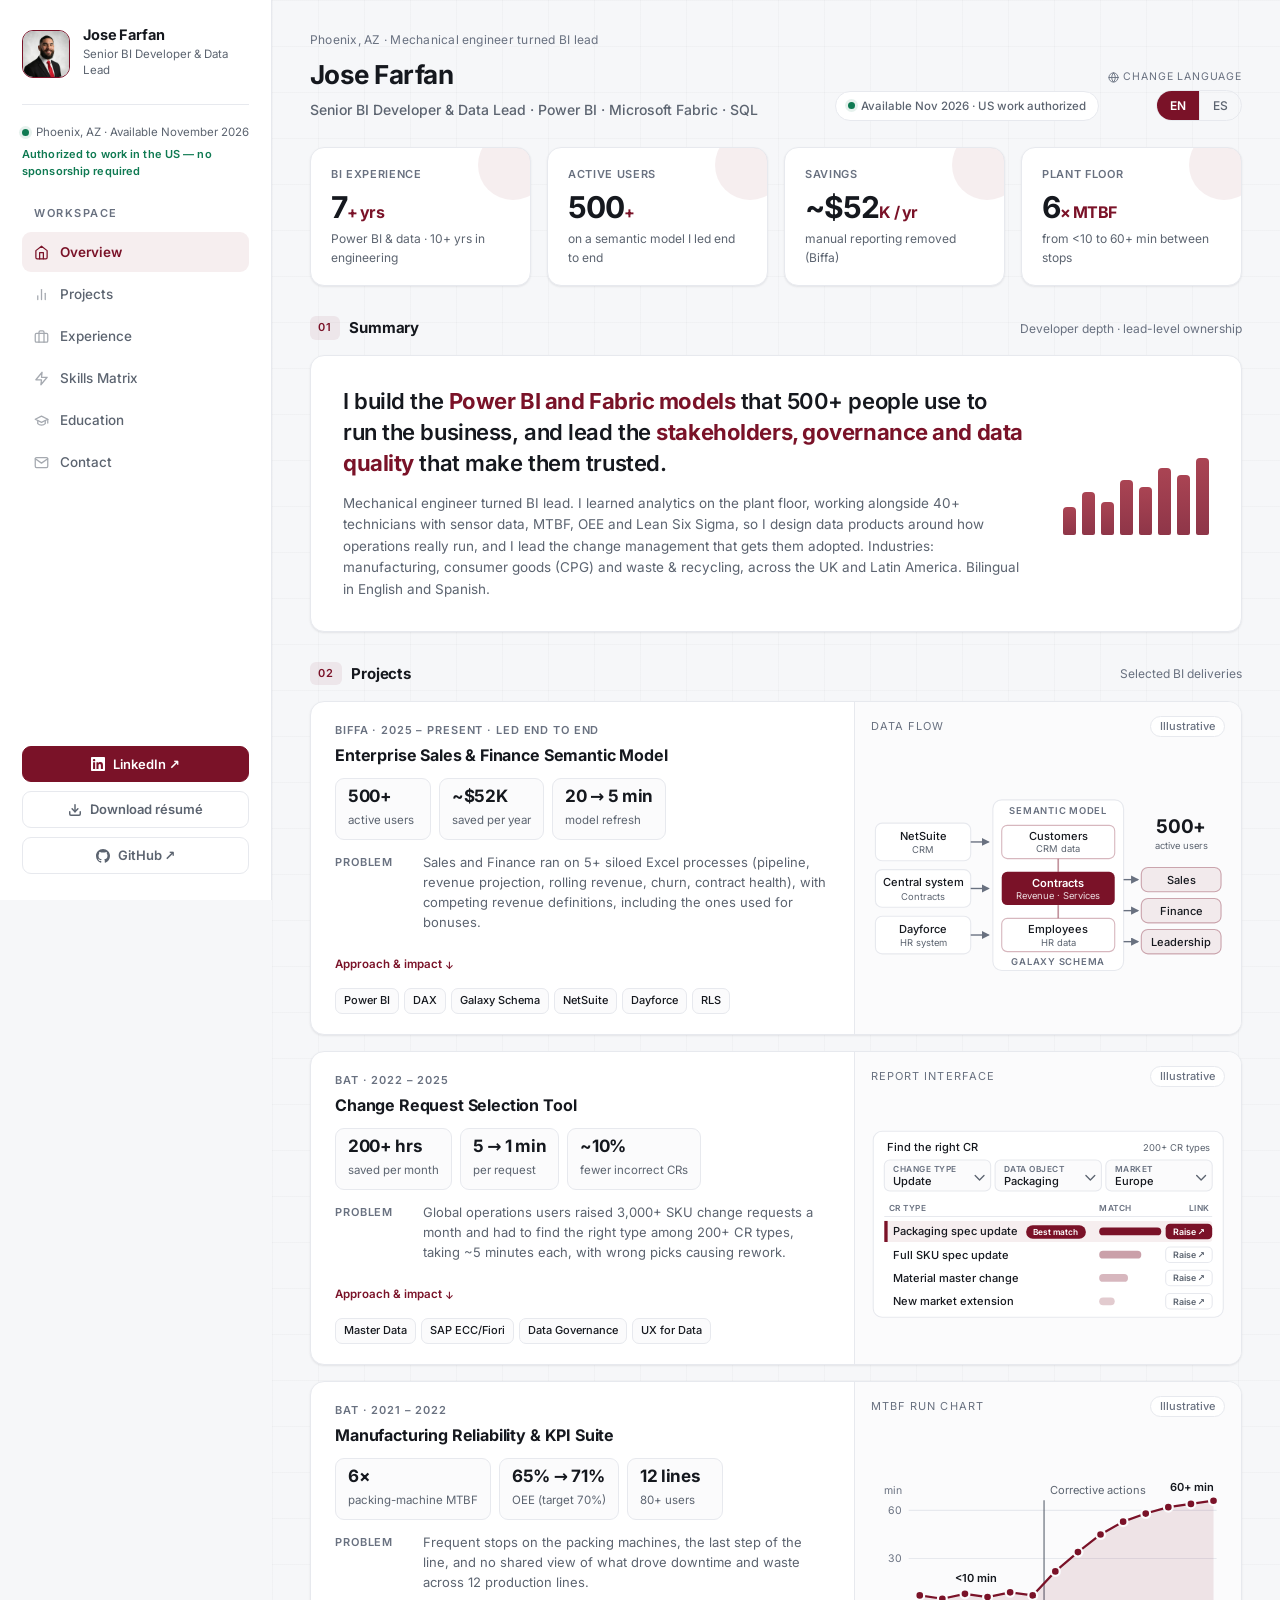
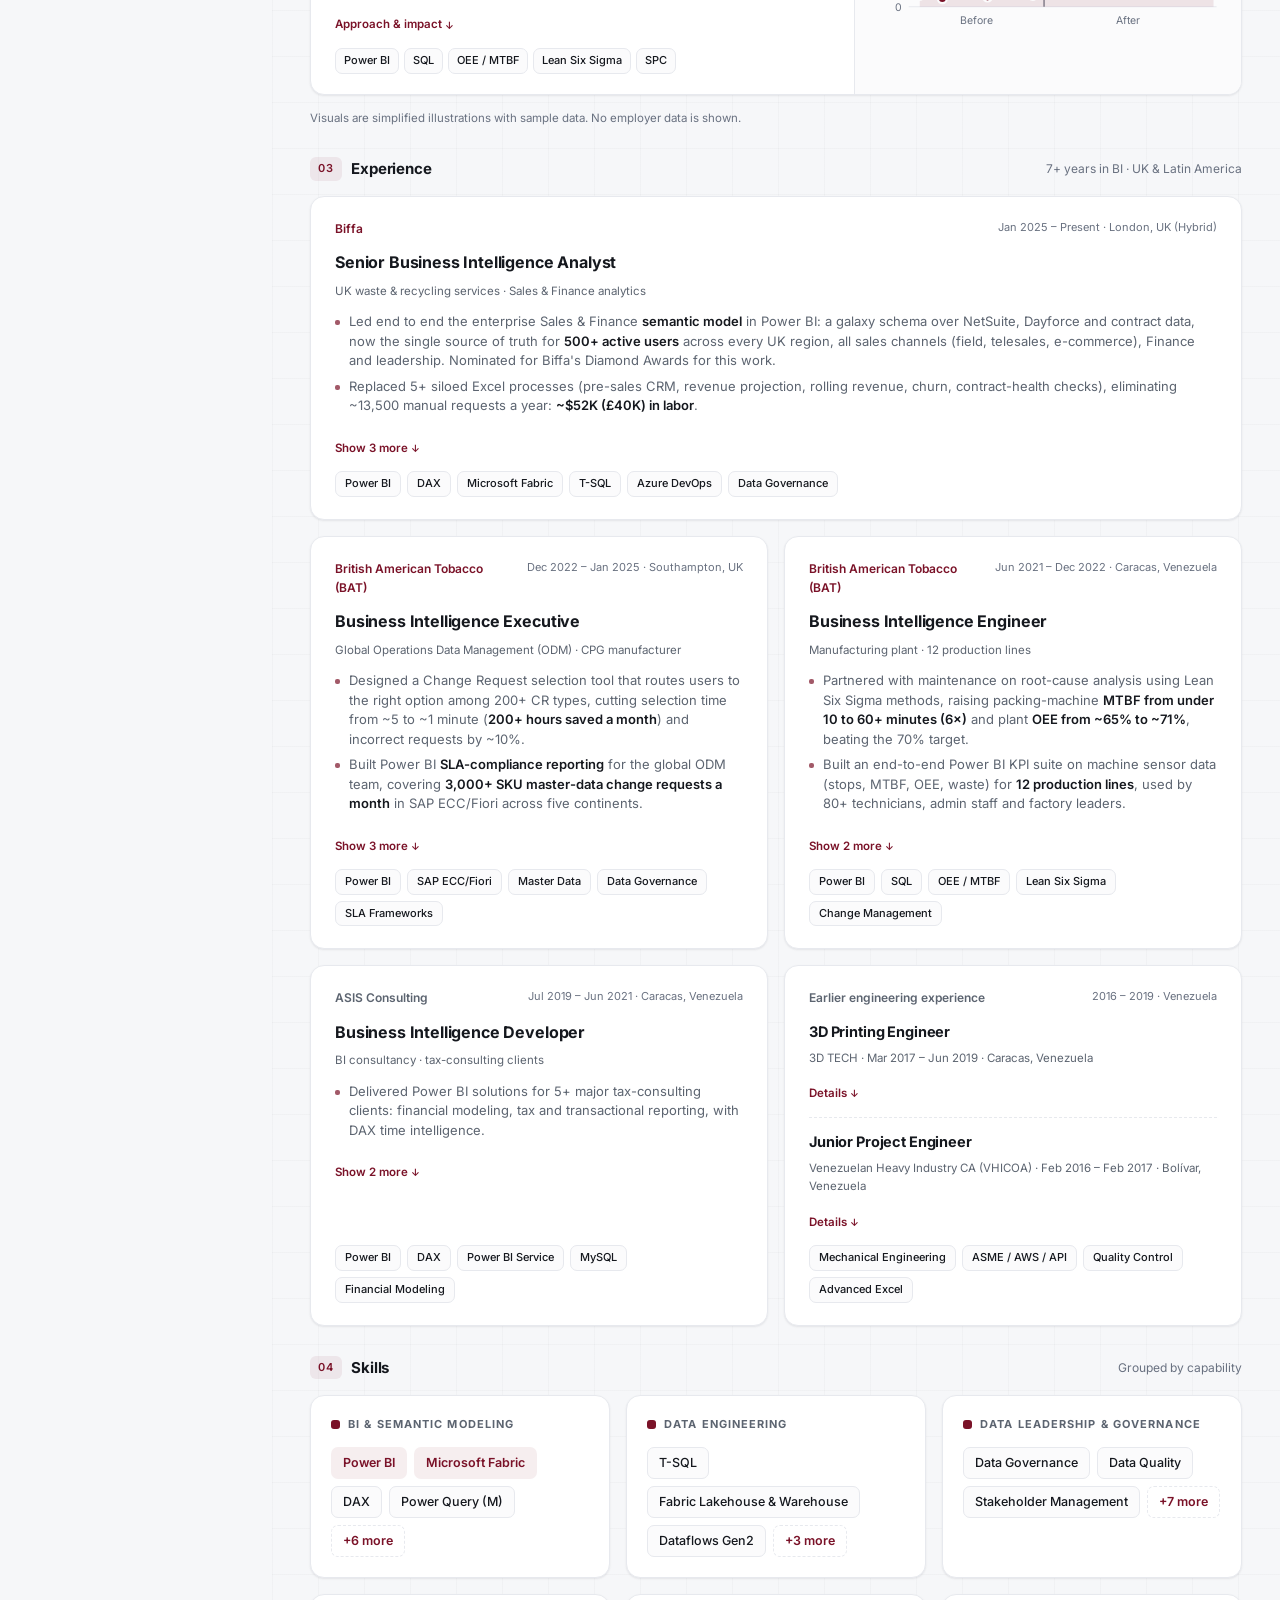
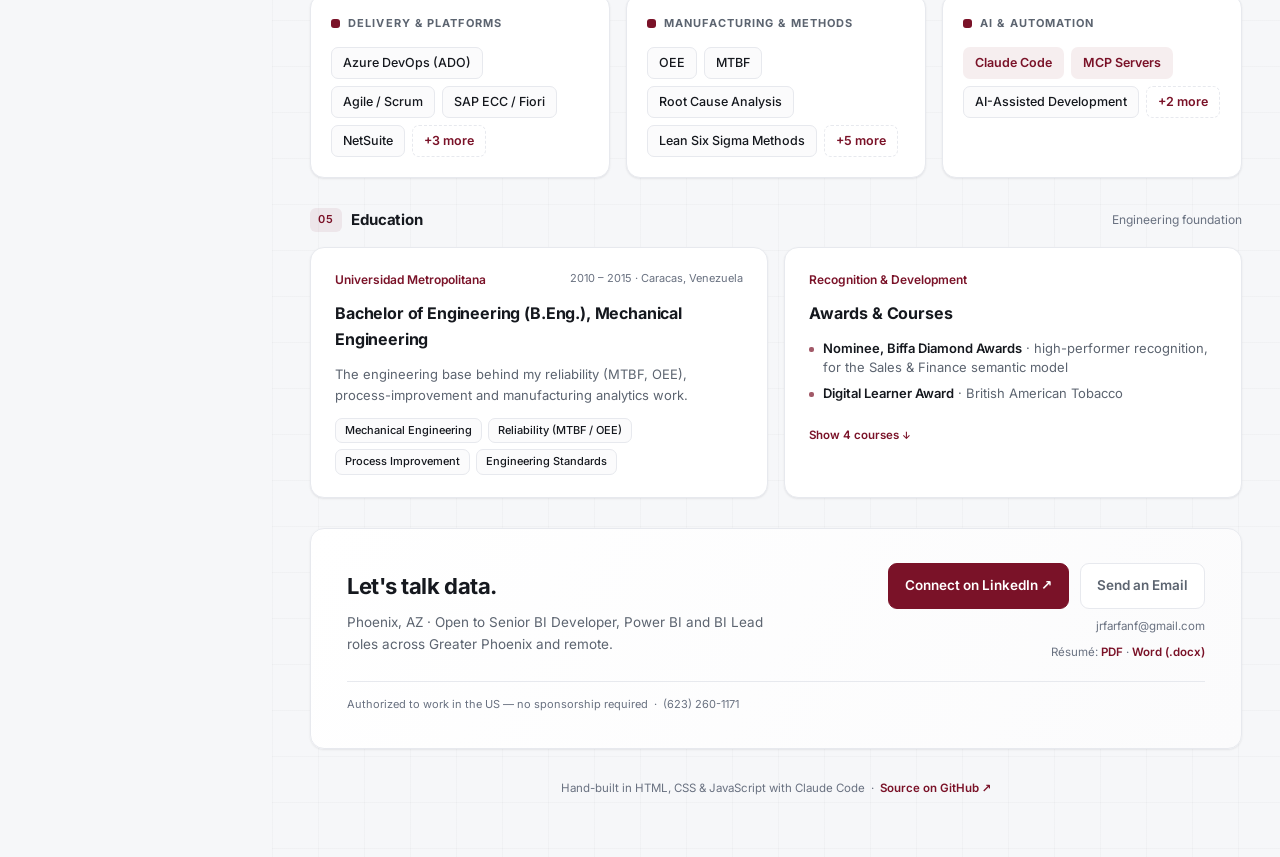
==== commit b93e78e7: "Symmetric tiles, text-left project cards - Skills: equal-height tiles; visible chips chosen so every" ====
--- a/index.html
+++ b/index.html
@@ -232,7 +232,7 @@
             I build the <b>Power BI and Fabric models</b> that 500+ people use to run the business,
             and lead the <b>stakeholders, governance and data quality</b> that make them trusted.
           </p>
-          <p class="vp-sub">Mechanical engineer turned BI lead. I learned analytics on the plant floor, working alongside 40+ technicians with sensor data, MTBF, OEE and Lean Six Sigma, so I design data products around how operations really run, and I lead the change management that gets them adopted. Industries: manufacturing, consumer goods (CPG) and waste &amp; recycling, across the UK and Latin America.</p>
+          <p class="vp-sub">Mechanical engineer turned BI lead. I learned analytics on the plant floor, working alongside 40+ technicians with sensor data, MTBF, OEE and Lean Six Sigma, so I design data products around how operations really run, and I lead the change management that gets them adopted. Industries: manufacturing, consumer goods (CPG) and waste &amp; recycling, across the UK and Latin America. Bilingual in English and Spanish.</p>
         </div>
         <div class="spark" id="spark" aria-hidden="true"></div>
       </div>
@@ -648,7 +648,7 @@
 
         <div class="card mtile">
           <h3>Data Engineering</h3>
-          <div class="chips" data-visible="4">
+          <div class="chips" data-visible="3">
             <span class="chip">T-SQL</span>
             <span class="chip">Fabric Lakehouse &amp; Warehouse</span>
             <span class="chip">Dataflows Gen2</span>
@@ -660,10 +660,10 @@
 
         <div class="card mtile">
           <h3>Data Leadership &amp; Governance</h3>
-          <div class="chips" data-visible="5">
-            <span class="chip">Stakeholder Management</span>
+          <div class="chips" data-visible="3">
             <span class="chip">Data Governance</span>
             <span class="chip">Data Quality</span>
+            <span class="chip">Stakeholder Management</span>
             <span class="chip">Change Management</span>
             <span class="chip solid">Bilingual — English &amp; Spanish</span>
             <span class="chip">Requirements Gathering</span>
@@ -692,8 +692,8 @@
           <div class="chips" data-visible="4">
             <span class="chip">OEE</span>
             <span class="chip">MTBF</span>
+            <span class="chip">Root Cause Analysis</span>
             <span class="chip">Lean Six Sigma Methods</span>
-            <span class="chip">Root Cause Analysis</span>
             <span class="chip">Lean Manufacturing</span>
             <span class="chip">Loss Elimination</span>
             <span class="chip">Statistical Process Control (SPC)</span>
@@ -731,6 +731,12 @@
           </div>
           <h3 class="e-role">Bachelor of Engineering (B.Eng.), Mechanical Engineering</h3>
           <p>The engineering base behind my reliability (MTBF, OEE), process-improvement and manufacturing analytics work.</p>
+          <div class="e-chips">
+            <span class="chip">Mechanical Engineering</span>
+            <span class="chip">Reliability (MTBF / OEE)</span>
+            <span class="chip">Process Improvement</span>
+            <span class="chip">Engineering Standards</span>
+          </div>
         </article>
 
         <article class="card exp">
--- a/styles.css
+++ b/styles.css
@@ -431,7 +431,6 @@
   display: grid;
   grid-template-columns: repeat(3, 1fr);
   gap: 16px;
-  align-items: start;
 }
 .mtile { padding: 20px; }
 .mtile h3 {
@@ -522,7 +521,6 @@
   display: grid;
   grid-template-columns: repeat(2, 1fr);
   gap: 16px;
-  align-items: start;   /* expanding one card never leaves blank space in its neighbor */
 }
 .exp {
   padding: 22px 24px;
@@ -590,7 +588,7 @@
   padding: 0;
   overflow: hidden;
   display: grid;
-  grid-template-columns: minmax(320px, 5fr) 7fr;
+  grid-template-columns: 7fr minmax(320px, 5fr);
   transition: .18s;
 }
 .proj:hover { box-shadow: var(--sh-md); transform: translateY(-2px); }
@@ -598,8 +596,9 @@
 /* Visual panel */
 .proj .viz {
   margin: 0;
+  order: 2;
   background: var(--surface-2);
-  border-right: 1px solid var(--border);
+  border-left: 1px solid var(--border);
   padding: 14px 16px 12px;
   display: flex;
   flex-direction: column;
@@ -786,7 +785,7 @@
   .kpi-row   { grid-template-columns: repeat(2, 1fr); }
   .matrix   { grid-template-columns: repeat(2, 1fr); }
   .proj     { grid-template-columns: 1fr; }
-  .proj .viz { border-right: none; border-bottom: 1px solid var(--border); }
+  .proj .viz { order: 0; border-left: none; border-bottom: 1px solid var(--border); }
   .exp-grid  { grid-template-columns: 1fr; }
   .exp.span2 { grid-column: auto; }
   .valuecard { grid-template-columns: 1fr; }
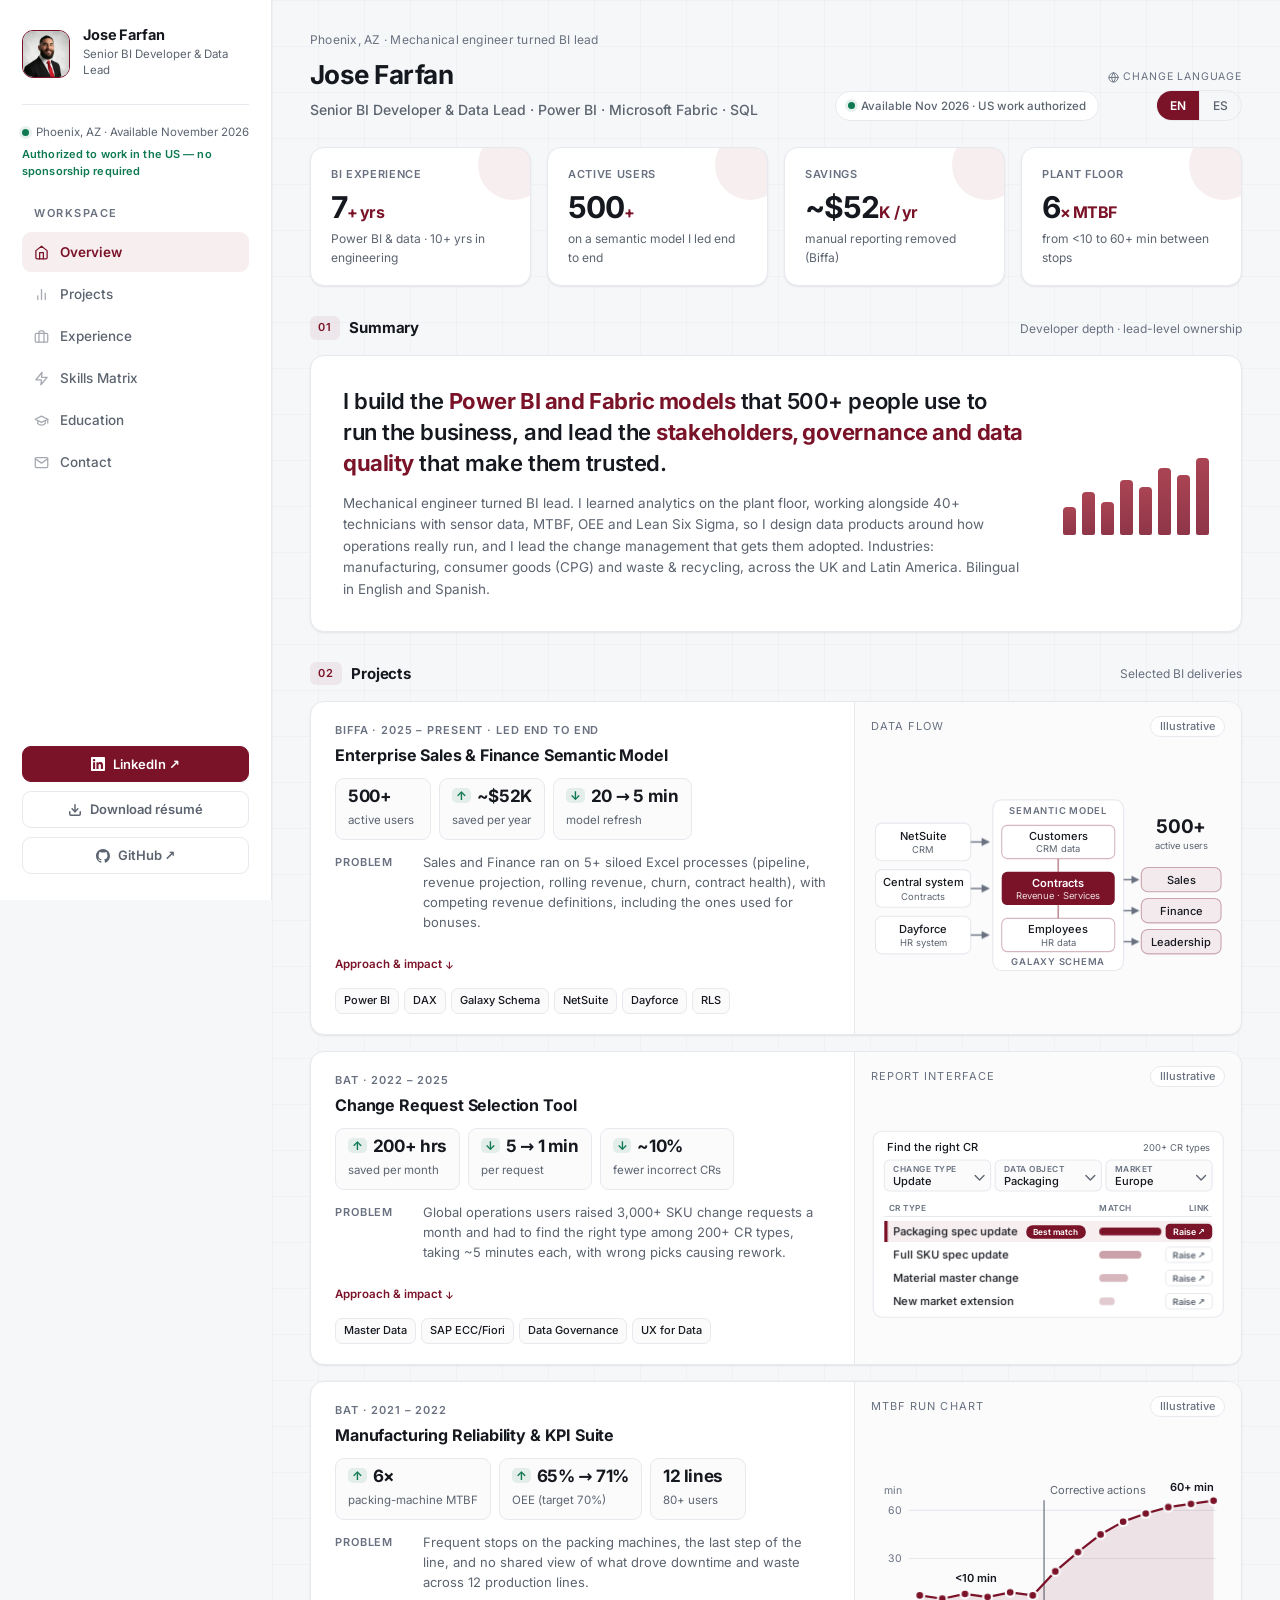
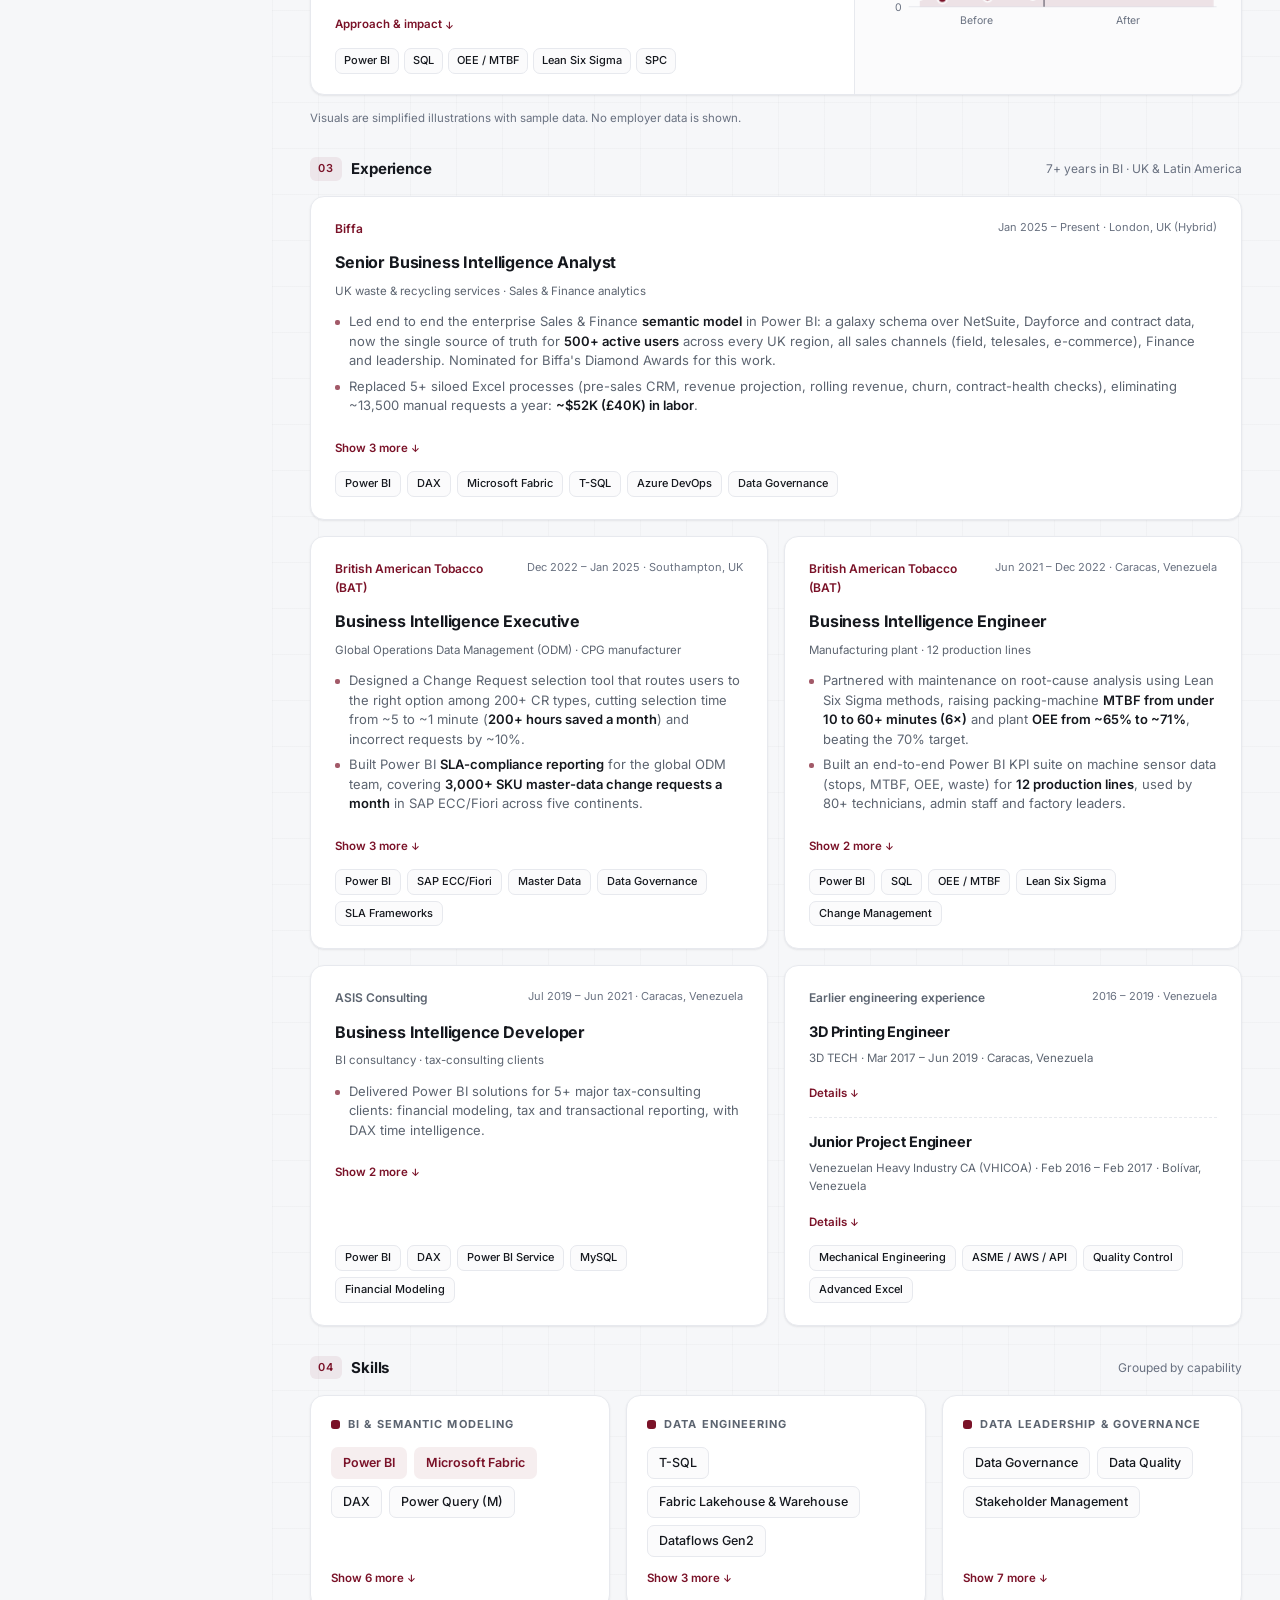
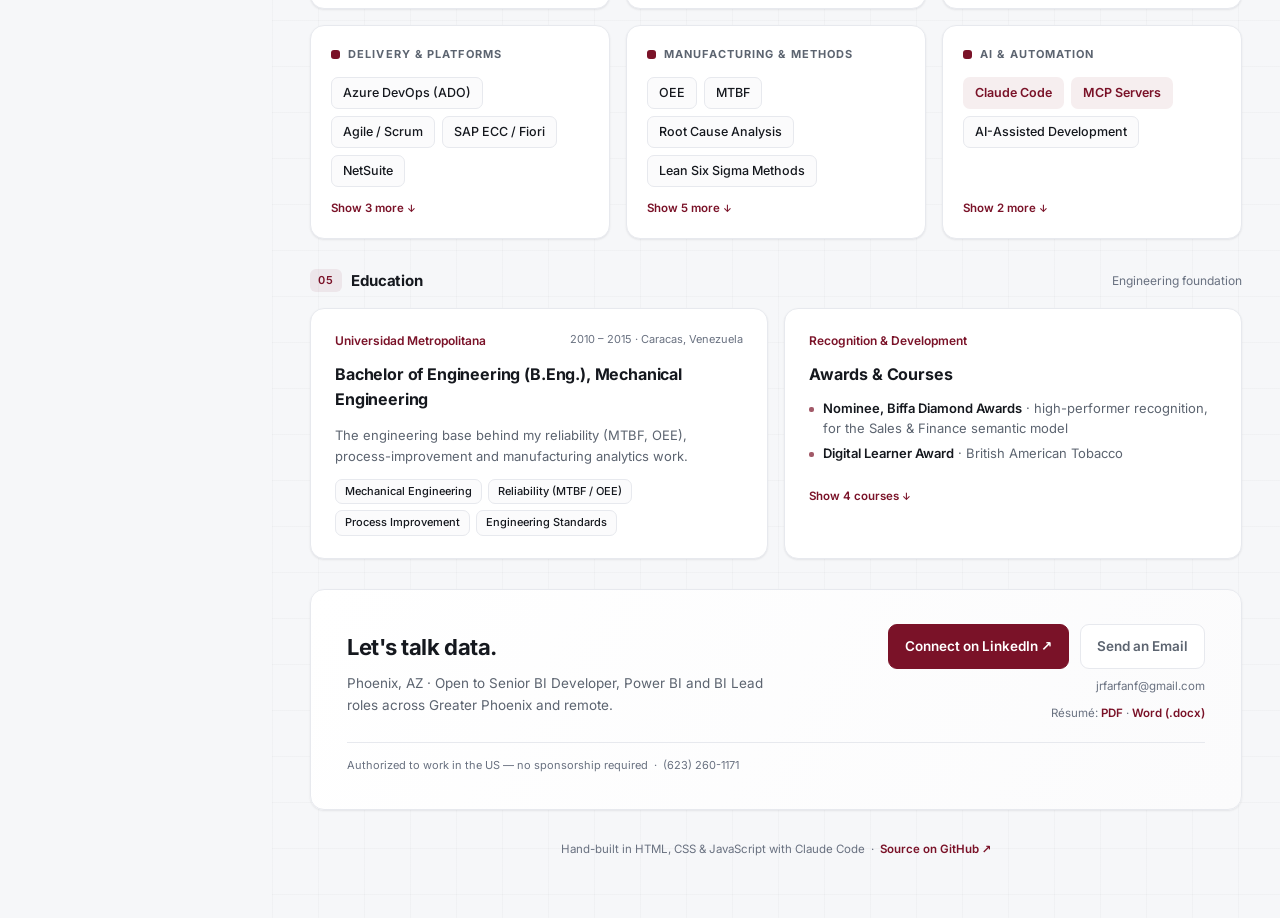
==== commit 7e1f73ed: "Animate project visuals on scroll; trend arrows; clearer skills toggle - Each project visual plays o" ====
--- a/index.html
+++ b/index.html
@@ -2,6 +2,7 @@
 <html lang="en">
 <head>
   <meta charset="UTF-8">
+  <script>document.documentElement.classList.add('js')</script>
   <meta name="viewport" content="width=device-width, initial-scale=1.0">
   <title>Jose Farfan — Senior BI Developer &amp; Data Lead · Power BI · Phoenix, AZ</title>
   <meta name="description" content="Senior BI Developer &amp; Data Lead in Phoenix, AZ. Power BI, Fabric, DAX, SQL and data governance, with a mechanical engineering and manufacturing background.">
@@ -255,42 +256,11 @@
               <svg viewBox="0 0 320 168" role="img" aria-labelledby="p1-t p1-d">
               <title id="p1-t">Simplified Sales and Finance data flow</title><desc id="p1-d">NetSuite feeds customer and CRM data, the central system feeds contracts, revenue and services, and Dayforce feeds employee and HR data into one galaxy-schema semantic model, which serves Sales, Finance and Leadership: 500+ active users.</desc>
               <defs><marker id="p1-ah" viewBox="0 0 6 6" refX="5" refY="3" markerWidth="6" markerHeight="6" orient="auto"><path d="M0,0 L6,3 L0,6 z" class="dg-ah"/></marker></defs>
-              <rect class="dg-model" x="110" y="8" width="118" height="154" rx="8"/>
-              <text class="dg-cap" x="169" y="21" text-anchor="middle">SEMANTIC MODEL</text>
-              <line class="dg-join" x1="169" y1="61" x2="169" y2="73"/><line class="dg-join" x1="169" y1="103" x2="169" y2="115"/>
-              <rect class="dg-box" x="4" y="29" width="86" height="34" rx="6"/>
-              <text class="dg-t dg-strong" x="47" y="44" text-anchor="middle">NetSuite</text>
-              <text class="dg-sub" x="47" y="56" text-anchor="middle">CRM</text>
-              <line class="dg-arrow" x1="90" y1="46" x2="106" y2="46" marker-end="url(#p1-ah)"/>
-              <rect class="dg-dim" x="118" y="31" width="102" height="30" rx="5"/>
-              <text class="dg-t dg-strong" x="169" y="44.5" text-anchor="middle">Customers</text>
-              <text class="dg-sub" x="169" y="55.5" text-anchor="middle">CRM data</text>
-              <rect class="dg-box" x="4" y="71" width="86" height="34" rx="6"/>
-              <text class="dg-t dg-strong" x="47" y="86" text-anchor="middle">Central system</text>
-              <text class="dg-sub" x="47" y="98" text-anchor="middle">Contracts</text>
-              <line class="dg-arrow" x1="90" y1="88" x2="106" y2="88" marker-end="url(#p1-ah)"/>
-              <rect class="dg-fact" x="118" y="73" width="102" height="30" rx="5"/>
-              <text class="dg-t dg-fact-t" x="169" y="86.5" text-anchor="middle">Contracts</text>
-              <text class="dg-sub dg-fact-s" x="169" y="97.5" text-anchor="middle">Revenue · Services</text>
-              <rect class="dg-box" x="4" y="113" width="86" height="34" rx="6"/>
-              <text class="dg-t dg-strong" x="47" y="128" text-anchor="middle">Dayforce</text>
-              <text class="dg-sub" x="47" y="140" text-anchor="middle">HR system</text>
-              <line class="dg-arrow" x1="90" y1="130" x2="106" y2="130" marker-end="url(#p1-ah)"/>
-              <rect class="dg-dim" x="118" y="115" width="102" height="30" rx="5"/>
-              <text class="dg-t dg-strong" x="169" y="128.5" text-anchor="middle">Employees</text>
-              <text class="dg-sub" x="169" y="139.5" text-anchor="middle">HR data</text>
-              <text class="dg-cap" x="169" y="157" text-anchor="middle">GALAXY SCHEMA</text>
-              <text class="dg-big" x="280" y="38" text-anchor="middle">500+</text>
-              <text class="dg-sub" x="280" y="52" text-anchor="middle">active users</text>
-              <line class="dg-arrow" x1="228" y1="80" x2="241" y2="80" marker-end="url(#p1-ah)"/>
-              <rect class="dg-out" x="244" y="69" width="72" height="22" rx="6"/>
-              <text class="dg-t dg-strong" x="280" y="83.5" text-anchor="middle">Sales</text>
-              <line class="dg-arrow" x1="228" y1="108" x2="241" y2="108" marker-end="url(#p1-ah)"/>
-              <rect class="dg-out" x="244" y="97" width="72" height="22" rx="6"/>
-              <text class="dg-t dg-strong" x="280" y="111.5" text-anchor="middle">Finance</text>
-              <line class="dg-arrow" x1="228" y1="136" x2="241" y2="136" marker-end="url(#p1-ah)"/>
-              <rect class="dg-out" x="244" y="125" width="72" height="22" rx="6"/>
-              <text class="dg-t dg-strong" x="280" y="139.5" text-anchor="middle">Leadership</text>
+              <g class="stg" style="--d:0s"><rect class="dg-box" x="4" y="29" width="86" height="34" rx="6"/><text class="dg-t dg-strong" x="47" y="44" text-anchor="middle">NetSuite</text><text class="dg-sub" x="47" y="56" text-anchor="middle">CRM</text><rect class="dg-box" x="4" y="71" width="86" height="34" rx="6"/><text class="dg-t dg-strong" x="47" y="86" text-anchor="middle">Central system</text><text class="dg-sub" x="47" y="98" text-anchor="middle">Contracts</text><rect class="dg-box" x="4" y="113" width="86" height="34" rx="6"/><text class="dg-t dg-strong" x="47" y="128" text-anchor="middle">Dayforce</text><text class="dg-sub" x="47" y="140" text-anchor="middle">HR system</text></g>
+              <g class="stg" style="--d:0.25s"><line class="dg-arrow" x1="90" y1="46" x2="106" y2="46" marker-end="url(#p1-ah)"/><line class="dg-arrow" x1="90" y1="88" x2="106" y2="88" marker-end="url(#p1-ah)"/><line class="dg-arrow" x1="90" y1="130" x2="106" y2="130" marker-end="url(#p1-ah)"/></g>
+              <g class="stg" style="--d:0.4s"><rect class="dg-model" x="110" y="8" width="118" height="154" rx="8"/><text class="dg-cap" x="169" y="21" text-anchor="middle">SEMANTIC MODEL</text><line class="dg-join" x1="169" y1="61" x2="169" y2="73"/><line class="dg-join" x1="169" y1="103" x2="169" y2="115"/><rect class="dg-dim" x="118" y="31" width="102" height="30" rx="5"/><text class="dg-t dg-strong" x="169" y="44.5" text-anchor="middle">Customers</text><text class="dg-sub" x="169" y="55.5" text-anchor="middle">CRM data</text><rect class="dg-fact" x="118" y="73" width="102" height="30" rx="5"/><text class="dg-t dg-fact-t" x="169" y="86.5" text-anchor="middle">Contracts</text><text class="dg-sub dg-fact-s" x="169" y="97.5" text-anchor="middle">Revenue · Services</text><rect class="dg-dim" x="118" y="115" width="102" height="30" rx="5"/><text class="dg-t dg-strong" x="169" y="128.5" text-anchor="middle">Employees</text><text class="dg-sub" x="169" y="139.5" text-anchor="middle">HR data</text><text class="dg-cap" x="169" y="157" text-anchor="middle">GALAXY SCHEMA</text></g>
+              <g class="stg" style="--d:0.75s"><line class="dg-arrow" x1="228" y1="80" x2="241" y2="80" marker-end="url(#p1-ah)"/><line class="dg-arrow" x1="228" y1="108" x2="241" y2="108" marker-end="url(#p1-ah)"/><line class="dg-arrow" x1="228" y1="136" x2="241" y2="136" marker-end="url(#p1-ah)"/></g>
+              <g class="stg" style="--d:0.9s"><text class="dg-big" x="280" y="38" text-anchor="middle">500+</text><text class="dg-sub" x="280" y="52" text-anchor="middle">active users</text><rect class="dg-out" x="244" y="69" width="72" height="22" rx="6"/><text class="dg-t dg-strong" x="280" y="83.5" text-anchor="middle">Sales</text><rect class="dg-out" x="244" y="97" width="72" height="22" rx="6"/><text class="dg-t dg-strong" x="280" y="111.5" text-anchor="middle">Finance</text><rect class="dg-out" x="244" y="125" width="72" height="22" rx="6"/><text class="dg-t dg-strong" x="280" y="139.5" text-anchor="middle">Leadership</text></g>
               </svg>
             </div>
           </figure>
@@ -299,8 +269,8 @@
             <h3 class="p-title">Enterprise Sales &amp; Finance Semantic Model</h3>
             <div class="p-kpis">
               <div class="p-kpi"><b>500+</b><span>active users</span></div>
-              <div class="p-kpi"><b>~$52K</b><span>saved per year</span></div>
-              <div class="p-kpi"><b>20 → 5 min</b><span>model refresh</span></div>
+              <div class="p-kpi"><b><i class="trend" aria-hidden="true">↑</i>~$52K</b><span>saved per year</span></div>
+              <div class="p-kpi"><b><i class="trend" aria-hidden="true">↓</i>20 → 5 min</b><span>model refresh</span></div>
             </div>
             <dl class="p-pai">
               <div><dt>Problem</dt><dd>Sales and Finance ran on 5+ siloed Excel processes (pipeline, revenue projection, rolling revenue, churn, contract health), with competing revenue definitions, including the ones used for bonuses.</dd></div>
@@ -335,36 +305,14 @@
               <rect class="ui-frame" x="2" y="2" width="316" height="168" rx="8"/>
               <text class="dg-t dg-strong" x="14" y="20">Find the right CR</text>
               <text class="dg-sub" x="306" y="20" text-anchor="end">200+ CR types</text>
-              <rect class="ui-slicer" x="12" y="28" width="96" height="28" rx="5"/>
-              <text class="ui-cap" x="20" y="39">CHANGE TYPE</text>
-              <text class="dg-t" x="20" y="51">Update</text>
-              <polyline class="ui-chev" points="94,42 98,46 102,42"/>
-              <rect class="ui-slicer" x="112" y="28" width="96" height="28" rx="5"/>
-              <text class="ui-cap" x="120" y="39">DATA OBJECT</text>
-              <text class="dg-t" x="120" y="51">Packaging</text>
-              <polyline class="ui-chev" points="194,42 198,46 202,42"/>
-              <rect class="ui-slicer" x="212" y="28" width="96" height="28" rx="5"/>
-              <text class="ui-cap" x="220" y="39">MARKET</text>
-              <text class="dg-t" x="220" y="51">Europe</text>
-              <polyline class="ui-chev" points="294,42 298,46 302,42"/>
-              <text class="ui-cap" x="16" y="74">CR TYPE</text>
-              <text class="ui-cap" x="206" y="74">MATCH</text>
-              <text class="ui-cap" x="306" y="74" text-anchor="end">LINK</text>
-              <line class="ch-grid" x1="12" y1="79" x2="308" y2="79"/>
-              <rect class="ui-best" x="12" y="83" width="296" height="19" rx="3"/><rect class="dg-fact" x="12" y="83" width="3" height="19"/>
-              <text class="dg-t dg-strong" x="20" y="96">Packaging spec update</text>
-              <rect class="dg-fact" x="140" y="87" width="54" height="12" rx="6"/><text class="ui-badge" x="167" y="95.5" text-anchor="middle">Best match</text>
-              <rect class="fn-bar" x="206" y="89" width="56" height="7" rx="3.5" fill-opacity="1"/>
-              <rect class="ui-btn-on" x="266" y="85.5" width="42" height="14" rx="4"/><text class="ui-btn-t on" x="287" y="95.5" text-anchor="middle">Raise ↗</text>
-              <text class="dg-t" x="20" y="117">Full SKU spec update</text>
-              <rect class="fn-bar" x="206" y="110" width="38" height="7" rx="3.5" fill-opacity="0.4"/>
-              <rect class="ui-btn" x="266" y="106.5" width="42" height="14" rx="4"/><text class="ui-btn-t" x="287" y="116.5" text-anchor="middle">Raise ↗</text>
-              <text class="dg-t" x="20" y="138">Material master change</text>
-              <rect class="fn-bar" x="206" y="131" width="26" height="7" rx="3.5" fill-opacity="0.3"/>
-              <rect class="ui-btn" x="266" y="127.5" width="42" height="14" rx="4"/><text class="ui-btn-t" x="287" y="137.5" text-anchor="middle">Raise ↗</text>
-              <text class="dg-t" x="20" y="159">New market extension</text>
-              <rect class="fn-bar" x="206" y="152" width="14" height="7" rx="3.5" fill-opacity="0.22"/>
-              <rect class="ui-btn" x="266" y="148.5" width="42" height="14" rx="4"/><text class="ui-btn-t" x="287" y="158.5" text-anchor="middle">Raise ↗</text>
+              <g class="stg" style="--d:0s"><rect class="ui-slicer" x="12" y="28" width="96" height="28" rx="5"/><text class="ui-cap" x="20" y="39">CHANGE TYPE</text><text class="dg-t" x="20" y="51">Update</text><polyline class="ui-chev" points="94,42 98,46 102,42"/><rect class="ui-slicer" x="112" y="28" width="96" height="28" rx="5"/><text class="ui-cap" x="120" y="39">DATA OBJECT</text><text class="dg-t" x="120" y="51">Packaging</text><polyline class="ui-chev" points="194,42 198,46 202,42"/><rect class="ui-slicer" x="212" y="28" width="96" height="28" rx="5"/><text class="ui-cap" x="220" y="39">MARKET</text><text class="dg-t" x="220" y="51">Europe</text><polyline class="ui-chev" points="294,42 298,46 302,42"/></g>
+              <g class="stg" style="--d:0.2s"><text class="ui-cap" x="16" y="74">CR TYPE</text><text class="ui-cap" x="206" y="74">MATCH</text><text class="ui-cap" x="306" y="74" text-anchor="end">LINK</text><line class="ch-grid" x1="12" y1="79" x2="308" y2="79"/></g>
+              <g class="stg" style="--d:1.05s"><rect class="ui-best" x="12" y="83" width="296" height="19" rx="3"/><rect class="dg-fact" x="12" y="83" width="3" height="19"/></g>
+              <g class="stg" style="--d:0.3s"><text class="dg-t dg-strong" x="20" y="96">Packaging spec update</text><rect class="fn-bar grow" style="--d:0.5s" x="206" y="89" width="56" height="7" rx="3.5" fill-opacity="1"/><rect class="ui-btn" x="266" y="85.5" width="42" height="14" rx="4"/><text class="ui-btn-t" x="287" y="95.5" text-anchor="middle">Raise ↗</text></g>
+              <g class="stg" style="--d:0.4s"><text class="dg-t" x="20" y="117">Full SKU spec update</text><rect class="fn-bar grow" style="--d:0.6s" x="206" y="110" width="38" height="7" rx="3.5" fill-opacity="0.4"/><rect class="ui-btn" x="266" y="106.5" width="42" height="14" rx="4"/><text class="ui-btn-t" x="287" y="116.5" text-anchor="middle">Raise ↗</text></g>
+              <g class="stg" style="--d:0.5s"><text class="dg-t" x="20" y="138">Material master change</text><rect class="fn-bar grow" style="--d:0.7s" x="206" y="131" width="26" height="7" rx="3.5" fill-opacity="0.3"/><rect class="ui-btn" x="266" y="127.5" width="42" height="14" rx="4"/><text class="ui-btn-t" x="287" y="137.5" text-anchor="middle">Raise ↗</text></g>
+              <g class="stg" style="--d:0.6s"><text class="dg-t" x="20" y="159">New market extension</text><rect class="fn-bar grow" style="--d:0.8s" x="206" y="152" width="14" height="7" rx="3.5" fill-opacity="0.22"/><rect class="ui-btn" x="266" y="148.5" width="42" height="14" rx="4"/><text class="ui-btn-t" x="287" y="158.5" text-anchor="middle">Raise ↗</text></g>
+              <g class="stg" style="--d:1.15s"><rect class="dg-fact" x="140" y="87" width="54" height="12" rx="6"/><text class="ui-badge" x="167" y="95.5" text-anchor="middle">Best match</text><rect class="ui-btn-on" x="266" y="85.5" width="42" height="14" rx="4"/><text class="ui-btn-t on" x="287" y="95.5" text-anchor="middle">Raise ↗</text></g>
               </svg>
             </div>
           </figure>
@@ -372,9 +320,9 @@
             <div class="p-co">BAT · 2022 – 2025</div>
             <h3 class="p-title">Change Request Selection Tool</h3>
             <div class="p-kpis">
-              <div class="p-kpi"><b>200+ hrs</b><span>saved per month</span></div>
-              <div class="p-kpi"><b>5 → 1 min</b><span>per request</span></div>
-              <div class="p-kpi"><b>~10%</b><span>fewer incorrect CRs</span></div>
+              <div class="p-kpi"><b><i class="trend" aria-hidden="true">↑</i>200+ hrs</b><span>saved per month</span></div>
+              <div class="p-kpi"><b><i class="trend" aria-hidden="true">↓</i>5 → 1 min</b><span>per request</span></div>
+              <div class="p-kpi"><b><i class="trend" aria-hidden="true">↓</i>~10%</b><span>fewer incorrect CRs</span></div>
             </div>
             <dl class="p-pai">
               <div><dt>Problem</dt><dd>Global operations users raised 3,000+ SKU change requests a month and had to find the right type among 200+ CR types, taking ~5 minutes each, with wrong picks causing rework.</dd></div>
@@ -408,28 +356,27 @@
               <line class="ch-grid" x1="34" y1="74.5" x2="312" y2="74.5"/><text class="ch-axis" x="28" y="78.0" text-anchor="end">30</text>
               <line class="ch-grid" x1="34" y1="31.0" x2="312" y2="31.0"/><text class="ch-axis" x="28" y="34.5" text-anchor="end">60</text>
               <text class="ch-axis" x="28" y="16" text-anchor="end">min</text>
-              <line class="ch-mark" x1="156.2" y1="22" x2="156.2" y2="118"/>
-              <text class="ch-lab" x="161.2" y="16">Corrective actions</text>
-              <path class="ch-area" d="M44.0,118 L44.0,107.8 L64.4,110.8 L84.8,106.4 L105.2,109.3 L125.6,105.0 L146.0,107.8 L166.4,86.1 L186.8,68.7 L207.2,52.8 L227.6,41.2 L248.0,33.9 L268.4,28.1 L288.8,25.2 L309.2,22.3 L309.2,118 Z"/>
-              <polyline class="ch-line" points="44.0,107.8 64.4,110.8 84.8,106.4 105.2,109.3 125.6,105.0 146.0,107.8 166.4,86.1 186.8,68.7 207.2,52.8 227.6,41.2 248.0,33.9 268.4,28.1 288.8,25.2 309.2,22.3"/>
-              <circle class="ch-dot" cx="44.0" cy="107.8" r="4"><title>Sample week 1: 7 min</title></circle>
-              <circle class="ch-dot" cx="64.4" cy="110.8" r="4"><title>Sample week 2: 5 min</title></circle>
-              <circle class="ch-dot" cx="84.8" cy="106.4" r="4"><title>Sample week 3: 8 min</title></circle>
-              <circle class="ch-dot" cx="105.2" cy="109.3" r="4"><title>Sample week 4: 6 min</title></circle>
-              <circle class="ch-dot" cx="125.6" cy="105.0" r="4"><title>Sample week 5: 9 min</title></circle>
-              <circle class="ch-dot" cx="146.0" cy="107.8" r="4"><title>Sample week 6: 7 min</title></circle>
-              <circle class="ch-dot" cx="166.4" cy="86.1" r="4"><title>Sample week 7: 22 min</title></circle>
-              <circle class="ch-dot" cx="186.8" cy="68.7" r="4"><title>Sample week 8: 34 min</title></circle>
-              <circle class="ch-dot" cx="207.2" cy="52.8" r="4"><title>Sample week 9: 45 min</title></circle>
-              <circle class="ch-dot" cx="227.6" cy="41.2" r="4"><title>Sample week 10: 53 min</title></circle>
-              <circle class="ch-dot" cx="248.0" cy="33.9" r="4"><title>Sample week 11: 58 min</title></circle>
-              <circle class="ch-dot" cx="268.4" cy="28.1" r="4"><title>Sample week 12: 62 min</title></circle>
-              <circle class="ch-dot" cx="288.8" cy="25.2" r="4"><title>Sample week 13: 64 min</title></circle>
-              <circle class="ch-dot" cx="309.2" cy="22.3" r="4"><title>Sample week 14: 66 min</title></circle>
-              <text class="ch-lab ch-strong" x="95" y="96.0" text-anchor="middle">&lt;10 min</text>
-              <text class="ch-lab ch-strong" x="309.2" y="13.3" text-anchor="end">60+ min</text>
               <text class="ch-axis" x="95" y="134" text-anchor="middle">Before</text>
               <text class="ch-axis" x="232" y="134" text-anchor="middle">After</text>
+              <g class="stg" style="--d:0.45s"><line class="ch-mark" x1="156.2" y1="22" x2="156.2" y2="118"/><text class="ch-lab" x="161.2" y="16">Corrective actions</text></g>
+              <g class="stg" style="--d:1.0s"><path class="ch-area" d="M44.0,118 L44.0,107.8 L64.4,110.8 L84.8,106.4 L105.2,109.3 L125.6,105.0 L146.0,107.8 L166.4,86.1 L186.8,68.7 L207.2,52.8 L227.6,41.2 L248.0,33.9 L268.4,28.1 L288.8,25.2 L309.2,22.3 L309.2,118 Z"/></g>
+              <polyline class="ch-line draw" pathLength="1" points="44.0,107.8 64.4,110.8 84.8,106.4 105.2,109.3 125.6,105.0 146.0,107.8 166.4,86.1 186.8,68.7 207.2,52.8 227.6,41.2 248.0,33.9 268.4,28.1 288.8,25.2 309.2,22.3"/>
+              <circle class="ch-dot pop" style="--i:0" cx="44.0" cy="107.8" r="4"><title>Sample week 1: 7 min</title></circle>
+              <circle class="ch-dot pop" style="--i:1" cx="64.4" cy="110.8" r="4"><title>Sample week 2: 5 min</title></circle>
+              <circle class="ch-dot pop" style="--i:2" cx="84.8" cy="106.4" r="4"><title>Sample week 3: 8 min</title></circle>
+              <circle class="ch-dot pop" style="--i:3" cx="105.2" cy="109.3" r="4"><title>Sample week 4: 6 min</title></circle>
+              <circle class="ch-dot pop" style="--i:4" cx="125.6" cy="105.0" r="4"><title>Sample week 5: 9 min</title></circle>
+              <circle class="ch-dot pop" style="--i:5" cx="146.0" cy="107.8" r="4"><title>Sample week 6: 7 min</title></circle>
+              <circle class="ch-dot pop" style="--i:6" cx="166.4" cy="86.1" r="4"><title>Sample week 7: 22 min</title></circle>
+              <circle class="ch-dot pop" style="--i:7" cx="186.8" cy="68.7" r="4"><title>Sample week 8: 34 min</title></circle>
+              <circle class="ch-dot pop" style="--i:8" cx="207.2" cy="52.8" r="4"><title>Sample week 9: 45 min</title></circle>
+              <circle class="ch-dot pop" style="--i:9" cx="227.6" cy="41.2" r="4"><title>Sample week 10: 53 min</title></circle>
+              <circle class="ch-dot pop" style="--i:10" cx="248.0" cy="33.9" r="4"><title>Sample week 11: 58 min</title></circle>
+              <circle class="ch-dot pop" style="--i:11" cx="268.4" cy="28.1" r="4"><title>Sample week 12: 62 min</title></circle>
+              <circle class="ch-dot pop" style="--i:12" cx="288.8" cy="25.2" r="4"><title>Sample week 13: 64 min</title></circle>
+              <circle class="ch-dot pop" style="--i:13" cx="309.2" cy="22.3" r="4"><title>Sample week 14: 66 min</title></circle>
+              <g class="stg" style="--d:0.3s"><text class="ch-lab ch-strong" x="95" y="96.0" text-anchor="middle">&lt;10 min</text></g>
+              <g class="stg" style="--d:1.2s"><text class="ch-lab ch-strong" x="309.2" y="13.3" text-anchor="end">60+ min</text></g>
               </svg>
             </div>
           </figure>
@@ -437,8 +384,8 @@
             <div class="p-co">BAT · 2021 – 2022</div>
             <h3 class="p-title">Manufacturing Reliability &amp; KPI Suite</h3>
             <div class="p-kpis">
-              <div class="p-kpi"><b>6×</b><span>packing-machine MTBF</span></div>
-              <div class="p-kpi"><b>65% → 71%</b><span>OEE (target 70%)</span></div>
+              <div class="p-kpi"><b><i class="trend" aria-hidden="true">↑</i>6×</b><span>packing-machine MTBF</span></div>
+              <div class="p-kpi"><b><i class="trend" aria-hidden="true">↑</i>65% → 71%</b><span>OEE (target 70%)</span></div>
               <div class="p-kpi"><b>12 lines</b><span>80+ users</span></div>
             </div>
             <dl class="p-pai">
--- a/styles.css
+++ b/styles.css
@@ -432,7 +432,23 @@
   grid-template-columns: repeat(3, 1fr);
   gap: 16px;
 }
-.mtile { padding: 20px; }
+.mtile { padding: 20px; display: flex; flex-direction: column; }
+.more-toggle {
+  margin-top: auto;
+  padding-top: 12px;
+  align-self: flex-start;
+  background: none;
+  border: 0;
+  font: inherit;
+  font-size: 11.5px;
+  font-weight: 600;
+  color: var(--accent);
+  cursor: pointer;
+  -webkit-tap-highlight-color: transparent;
+}
+.more-toggle::after { content: " ↓"; font-size: 10px; }
+.more-toggle[aria-expanded="true"]::after { content: " ↑"; }
+.more-toggle:hover { text-decoration: underline; }
 .mtile h3 {
   font-size: 11px;
   font-weight: 700;
@@ -465,15 +481,6 @@
   cursor: default;
 }
 .chip:hover { border-color: var(--accent); color: var(--accent); background: var(--accent-dim); }
-.chip-toggle {
-  font-family: inherit;
-  line-height: inherit;
-  cursor: pointer;
-  color: var(--accent);
-  background: var(--surface);
-  border-style: dashed;
-  font-weight: 600;
-}
 .chip.solid  { background: var(--accent-dim); border-color: transparent; color: var(--accent); font-weight: 600; }
 
 /* ── Read More ───────────────────────────────────────────────── */
@@ -667,6 +674,28 @@
 .ch-line   { fill: none; stroke: var(--accent); stroke-width: 2; stroke-linejoin: round; stroke-linecap: round; }
 .ch-dot    { fill: var(--accent); stroke: var(--surface-2); stroke-width: 2; }
 
+/* Entrance animations: play once when the visual scrolls into view (script.js adds .in-view).
+   Final state is the default, so no-JS, print and reduced-motion all see the complete visual. */
+@media (prefers-reduced-motion: no-preference) {
+  .js .viz .stg  { opacity: 0; }
+  .js .viz .draw { stroke-dasharray: 1; stroke-dashoffset: 1; }
+  .js .viz .pop  { opacity: 0; transform: scale(.3); transform-box: fill-box; transform-origin: center; }
+  .js .viz .grow { transform: scaleX(0); transform-box: fill-box; transform-origin: left center; }
+  .js .viz.in-view .stg  { animation: vizFade .5s ease-out var(--d, 0s) forwards; }
+  .js .viz.in-view .draw { animation: vizDraw 1.2s ease-in-out .1s forwards; }
+  .js .viz.in-view .pop  { animation: vizPop .28s ease-out calc(.12s + .075s * var(--i)) forwards; }
+  .js .viz.in-view .grow { animation: vizGrow .6s ease-out var(--d, 0s) forwards; }
+}
+@keyframes vizFade { from { opacity: 0; transform: translateY(4px); } to { opacity: 1; transform: none; } }
+@keyframes vizDraw { to { stroke-dashoffset: 0; } }
+@keyframes vizPop  { to { opacity: 1; transform: scale(1); } }
+@keyframes vizGrow { to { transform: scaleX(1); } }
+@media print {
+  .js .viz .stg, .js .viz .pop { opacity: 1 !important; transform: none !important; }
+  .js .viz .draw { stroke-dashoffset: 0 !important; }
+  .js .viz .grow { transform: none !important; }
+}
+
 /* Case-study body */
 .proj .p-body {
   padding: 20px 24px;
@@ -693,6 +722,17 @@
 }
 .p-kpi b    { display: block; font-size: 17px; font-weight: 700; letter-spacing: -.02em; line-height: 1.2; }
 .p-kpi span { font-size: 11.5px; color: var(--muted); }
+.p-kpi .trend {
+  font-style: normal;
+  font-size: 12px;
+  font-weight: 700;
+  color: var(--good);
+  background: var(--good-dim);
+  border-radius: 5px;
+  padding: 0 4px;
+  margin-right: 6px;
+  vertical-align: 2px;
+}
 .p-pai { display: grid; gap: 7px; }
 .p-pai > div { display: grid; grid-template-columns: 78px 1fr; gap: 10px; }
 .p-pai dt {
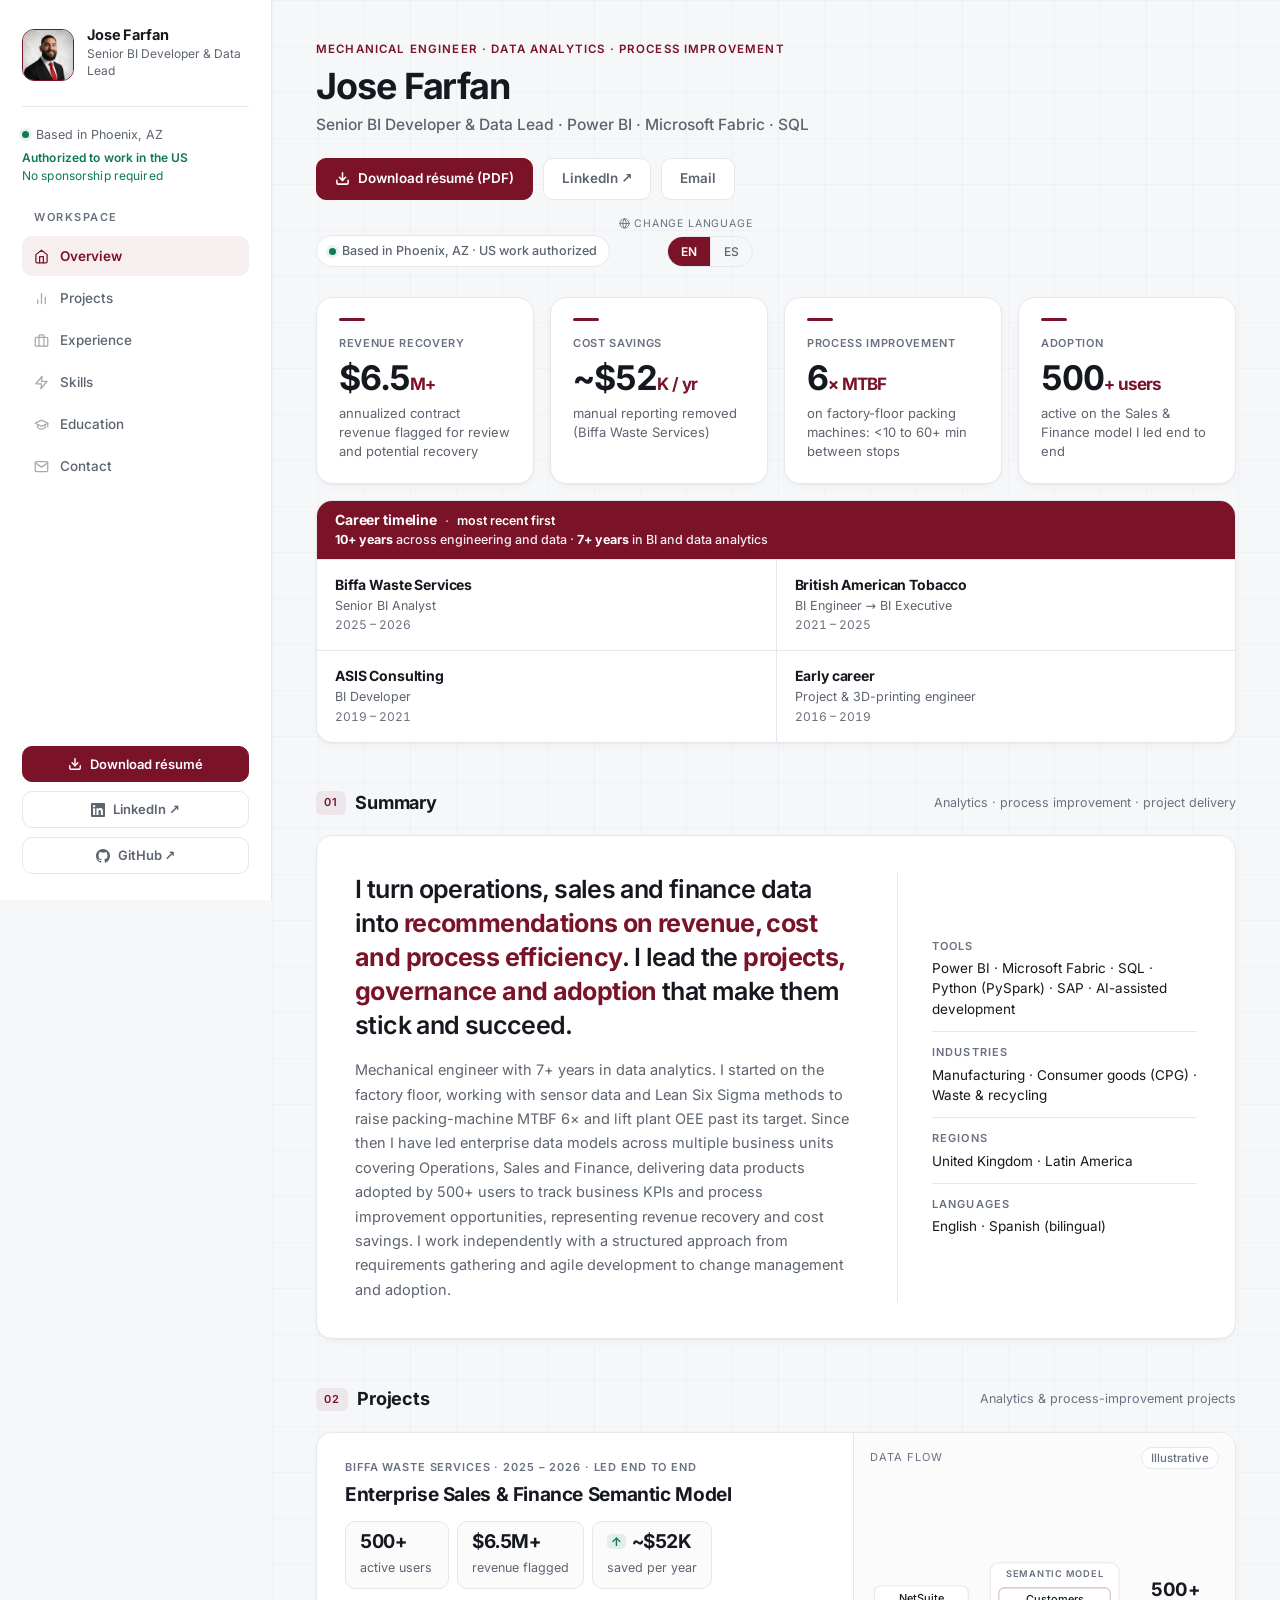
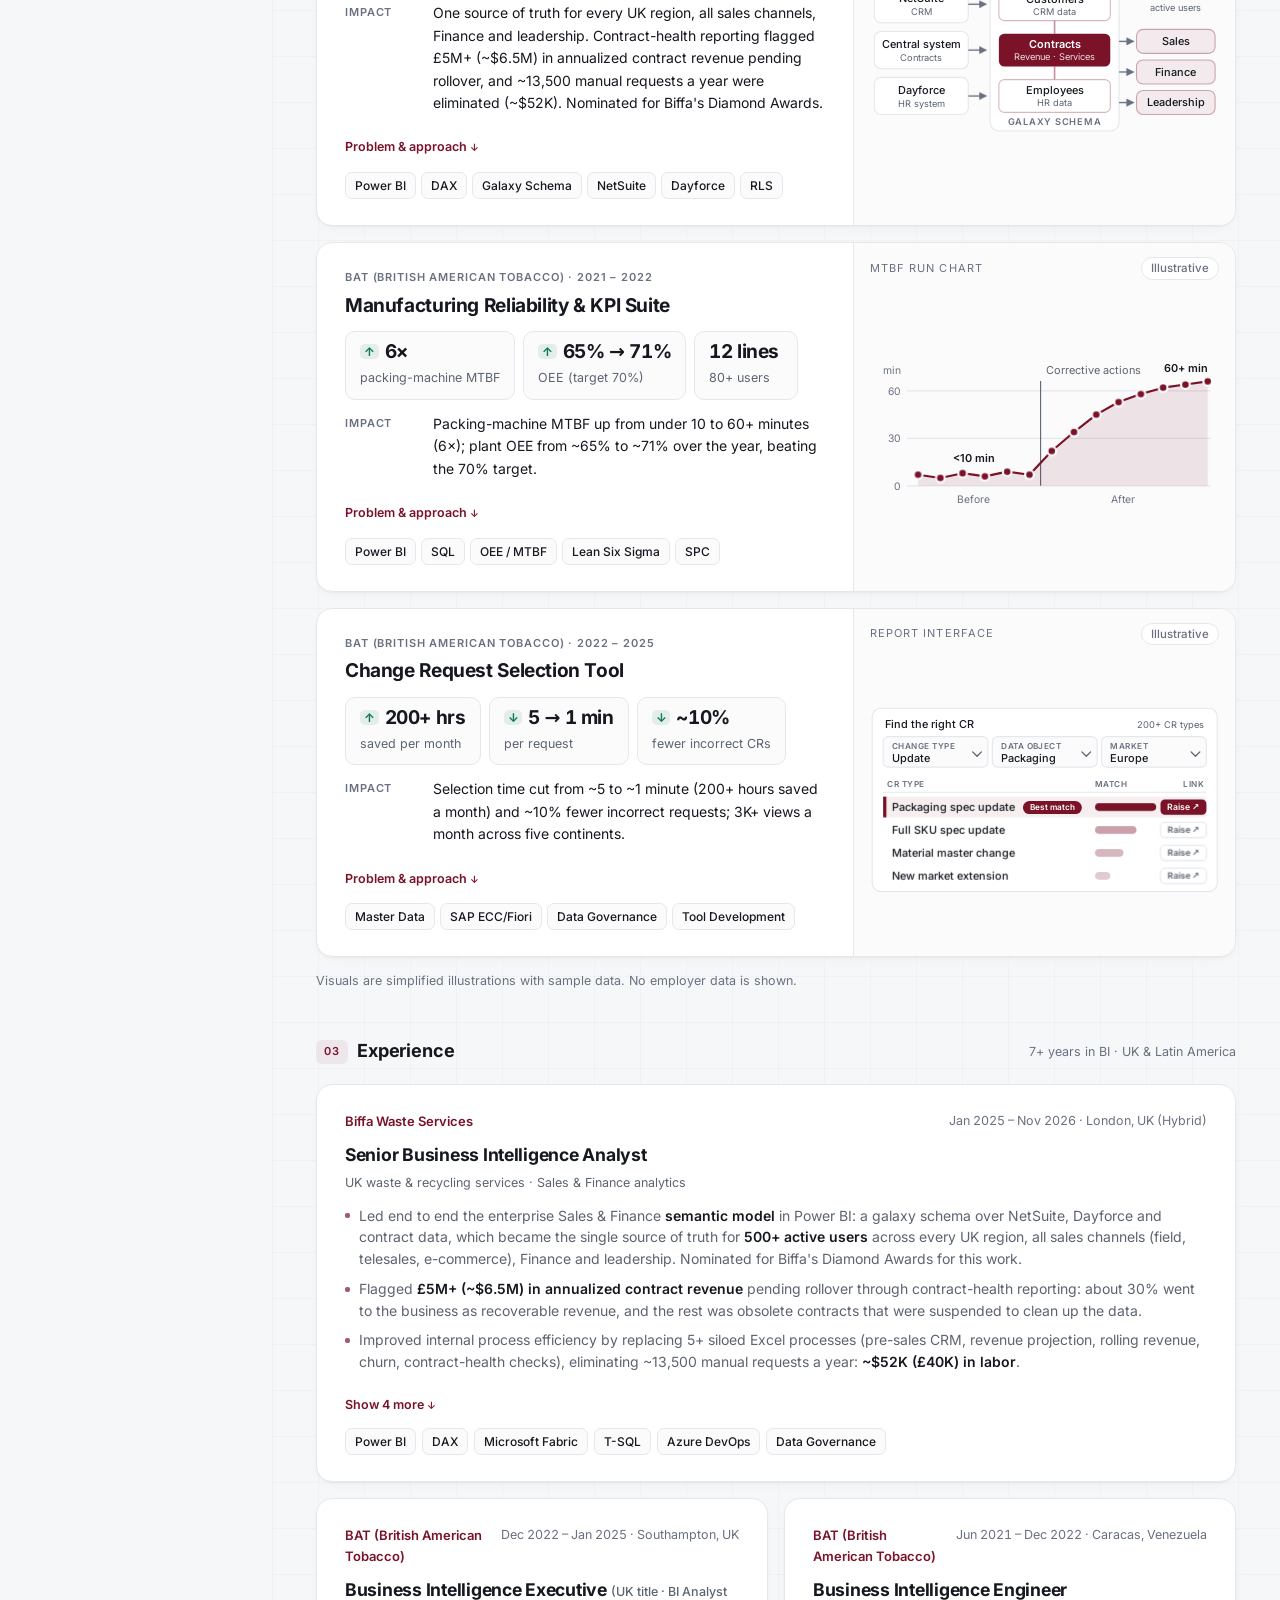
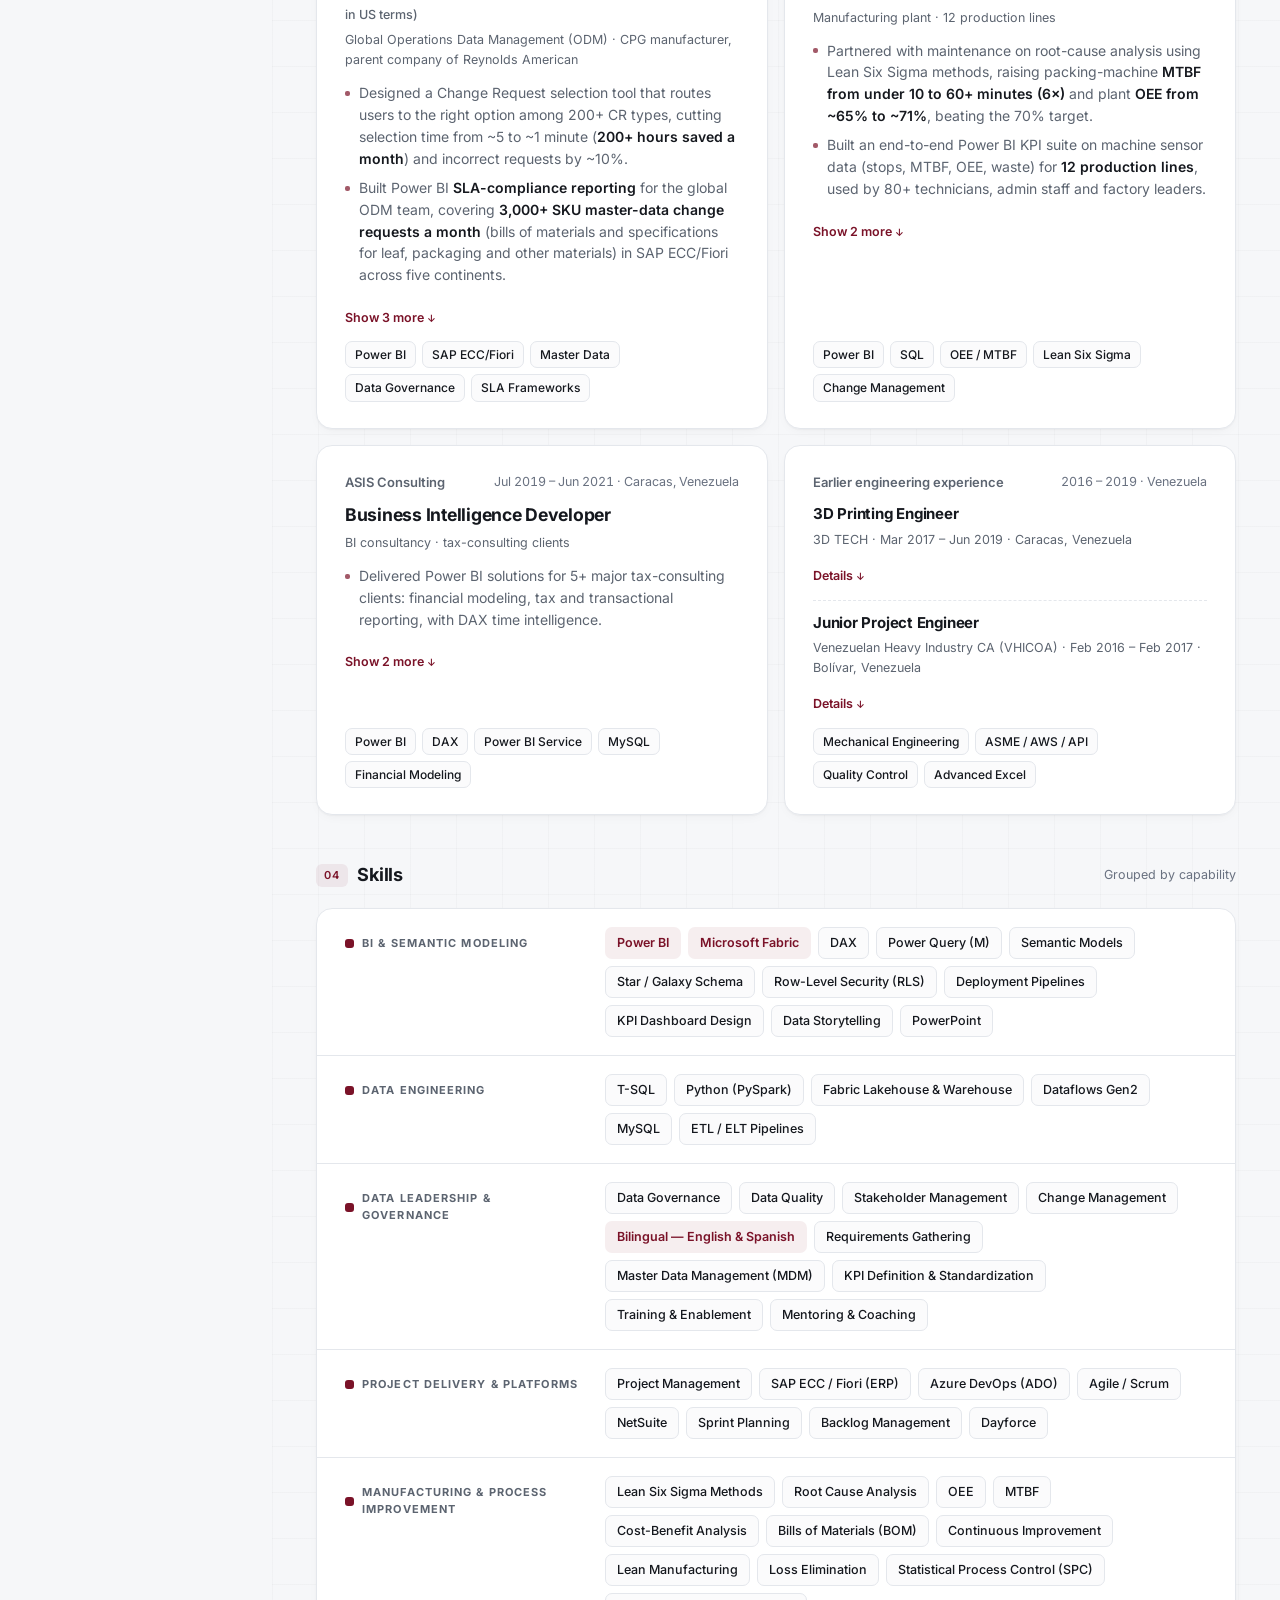
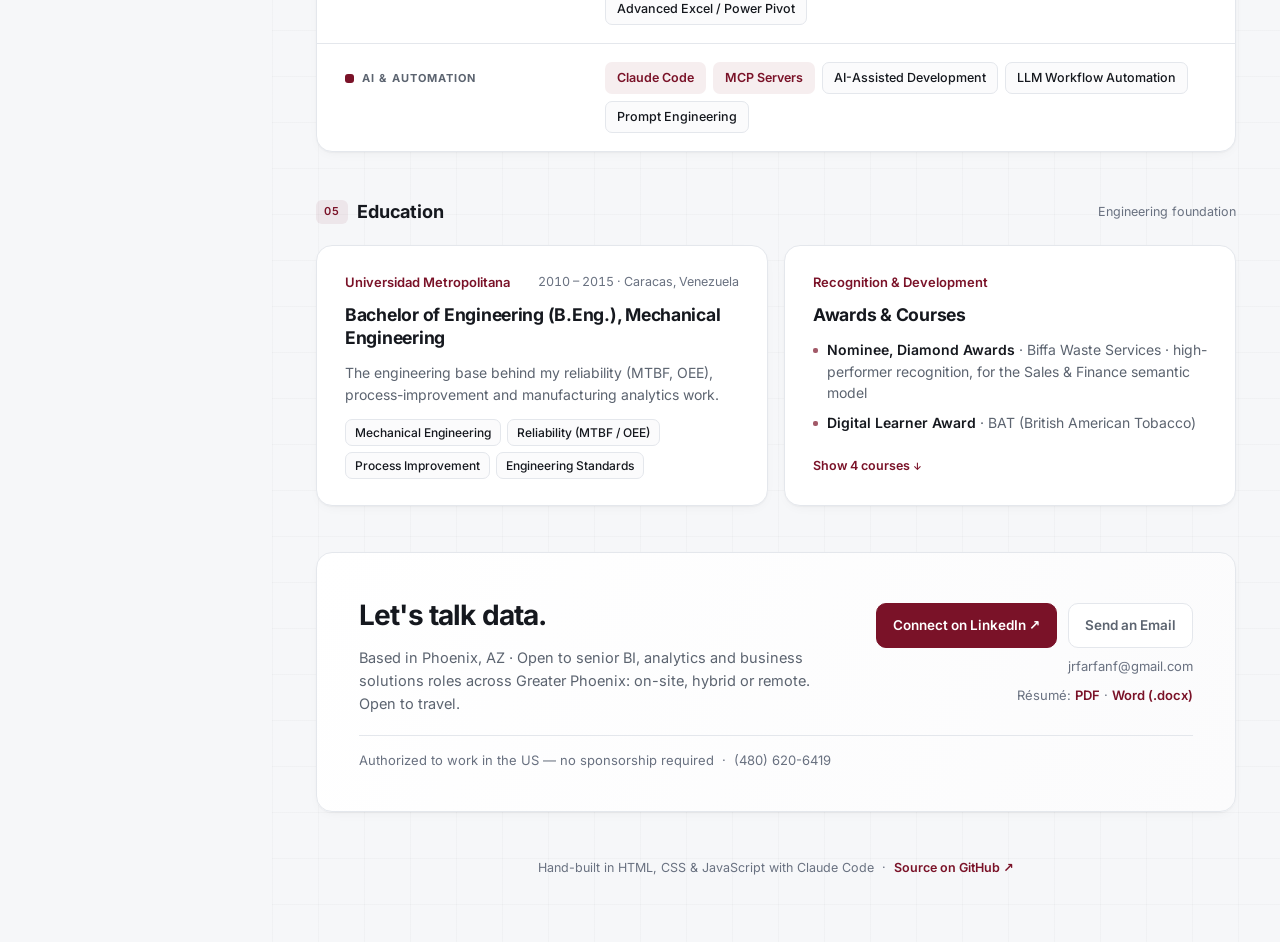
==== commit ba64989a: "Phoenix relocation, recruiter-first redesign and content refresh - Status "Based in Phoenix, AZ", ne" ====
--- a/index.html
+++ b/index.html
@@ -5,7 +5,7 @@
   <script>document.documentElement.classList.add('js')</script>
   <meta name="viewport" content="width=device-width, initial-scale=1.0">
   <title>Jose Farfan — Senior BI Developer &amp; Data Lead · Power BI · Phoenix, AZ</title>
-  <meta name="description" content="Senior BI Developer &amp; Data Lead in Phoenix, AZ. Power BI, Fabric, DAX, SQL and data governance, with a mechanical engineering and manufacturing background.">
+  <meta name="description" content="Senior BI Developer &amp; Data Lead in Phoenix, AZ. Analytics, process improvement and project delivery for manufacturing, sales and finance. Mechanical engineer.">
   <meta name="author" content="Jose Farfan">
   <meta name="theme-color" content="#7A1228">
   <link rel="canonical" href="https://josefarfan.com/">
@@ -16,7 +16,7 @@
   <meta property="og:type"             content="profile">
   <meta property="og:site_name"        content="Jose Farfan">
   <meta property="og:title"            content="Jose Farfan — Senior BI Developer &amp; Data Lead · Power BI · Phoenix, AZ">
-  <meta property="og:description"      content="Power BI, Microsoft Fabric, DAX and SQL — plus the stakeholder, governance and data-quality leadership behind them. Mechanical engineer. Phoenix, AZ · US work authorized.">
+  <meta property="og:description"      content="Analytics, process improvement and project delivery in Power BI, Microsoft Fabric, SQL and Python, from the factory floor to Sales and Finance. Mechanical engineer. Phoenix, AZ · US work authorized.">
   <meta property="og:url"              content="https://josefarfan.com/">
   <meta property="og:locale"           content="en_US">
   <meta property="og:locale:alternate" content="es_US">
@@ -28,7 +28,7 @@
   <meta property="profile:last_name"   content="Farfan">
   <meta name="twitter:card"            content="summary_large_image">
   <meta name="twitter:title"           content="Jose Farfan — Senior BI Developer &amp; Data Lead · Power BI · Phoenix, AZ">
-  <meta name="twitter:description"     content="Power BI, Microsoft Fabric, DAX and SQL — plus the stakeholder, governance and data-quality leadership behind them. Mechanical engineer. Phoenix, AZ · US work authorized.">
+  <meta name="twitter:description"     content="Analytics, process improvement and project delivery in Power BI, Microsoft Fabric, SQL and Python, from the factory floor to Sales and Finance. Mechanical engineer. Phoenix, AZ · US work authorized.">
   <meta name="twitter:image"           content="https://josefarfan.com/assets/og-image.jpg">
   <meta name="twitter:image:alt"       content="Jose Farfan — Senior BI Developer &amp; Data Lead">
   <!-- Favicon -->
@@ -43,13 +43,13 @@
     "@id": "https://josefarfan.com/#profilepage",
     "url": "https://josefarfan.com/",
     "inLanguage": "en",
-    "dateModified": "2026-10-04",
+    "dateModified": "2026-11-12",
     "mainEntity": {
       "@type": "Person",
       "@id": "https://josefarfan.com/#person",
       "name": "Jose Farfan",
       "jobTitle": "Senior Business Intelligence Analyst",
-      "description": "Senior BI developer and data lead specializing in Power BI, Microsoft Fabric, DAX and SQL semantic models, data governance and manufacturing analytics. Mechanical engineer by training.",
+      "description": "Senior BI developer and data lead specializing in data analytics, process improvement and cross-functional project delivery with Power BI, Microsoft Fabric, DAX and SQL, plus data governance and manufacturing analytics. Mechanical engineer by training.",
       "url": "https://josefarfan.com/",
       "image": "https://josefarfan.com/assets/profile.jpg",
       "email": "mailto:jrfarfanf@gmail.com",
@@ -58,11 +58,6 @@
         "addressLocality": "Phoenix",
         "addressRegion": "AZ",
         "addressCountry": "US"
-      },
-      "worksFor": {
-        "@type": "Organization",
-        "name": "Biffa",
-        "url": "https://www.biffa.co.uk/"
       },
       "alumniOf": {
         "@type": "CollegeOrUniversity",
@@ -92,6 +87,7 @@
         "Lakehouse",
         "Dataflows Gen2",
         "PySpark",
+        "Python",
         "Semantic modeling",
         "Star schema",
         "Row-level security",
@@ -107,7 +103,12 @@
         "Manufacturing analytics",
         "OEE",
         "MTBF",
-        "Lean Six Sigma methods"
+        "Lean Six Sigma methods",
+        "Root cause analysis",
+        "Process improvement",
+        "Project management",
+        "Cost-benefit analysis",
+        "Bills of materials"
       ],
       "knowsLanguage": [
         {
@@ -126,8 +127,8 @@
         "https://github.com/jrfarfanf"
       ],
       "award": [
-        "Digital Learner Award, British American Tobacco",
-        "Nominee, Diamond Awards, Biffa"
+        "Digital Learner Award, BAT (British American Tobacco)",
+        "Nominee, Diamond Awards, Biffa Waste Services"
       ]
     }
   }
@@ -149,23 +150,23 @@
 
     <div class="status">
       <span class="dot"></span>
-      Phoenix, AZ · Available November 2026
+      Based in Phoenix, AZ
     </div>
-    <div class="spons-note">Authorized to work in the US — no sponsorship required</div>
+    <div class="spons-note"><b>Authorized to work in the US</b><span>No sponsorship required</span></div>
 
     <nav class="nav" id="nav" aria-label="Page sections">
       <div class="nav-label">Workspace</div>
       <a href="#overview" class="active"><svg width="15" height="15" viewBox="0 0 24 24" fill="none" stroke="currentColor" stroke-width="2" stroke-linecap="round" stroke-linejoin="round" aria-hidden="true"><path d="M3 9l9-7 9 7v11a2 2 0 0 1-2 2H5a2 2 0 0 1-2-2z"/><polyline points="9 22 9 12 15 12 15 22"/></svg><span>Overview</span></a>
       <a href="#projects"><svg width="15" height="15" viewBox="0 0 24 24" fill="none" stroke="currentColor" stroke-width="2" stroke-linecap="round" stroke-linejoin="round" aria-hidden="true"><line x1="18" y1="20" x2="18" y2="10"/><line x1="12" y1="20" x2="12" y2="4"/><line x1="6" y1="20" x2="6" y2="14"/></svg><span>Projects</span></a>
       <a href="#experience"><svg width="15" height="15" viewBox="0 0 24 24" fill="none" stroke="currentColor" stroke-width="2" stroke-linecap="round" stroke-linejoin="round" aria-hidden="true"><rect x="2" y="7" width="20" height="14" rx="2" ry="2"/><path d="M16 21V5a2 2 0 0 0-2-2h-4a2 2 0 0 0-2 2v16"/></svg><span>Experience</span></a>
-      <a href="#skills"><svg width="15" height="15" viewBox="0 0 24 24" fill="none" stroke="currentColor" stroke-width="2" stroke-linecap="round" stroke-linejoin="round" aria-hidden="true"><polygon points="13 2 3 14 12 14 11 22 21 10 12 10 13 2"/></svg><span>Skills Matrix</span></a>
+      <a href="#skills"><svg width="15" height="15" viewBox="0 0 24 24" fill="none" stroke="currentColor" stroke-width="2" stroke-linecap="round" stroke-linejoin="round" aria-hidden="true"><polygon points="13 2 3 14 12 14 11 22 21 10 12 10 13 2"/></svg><span>Skills</span></a>
       <a href="#education"><svg width="15" height="15" viewBox="0 0 24 24" fill="none" stroke="currentColor" stroke-width="2" stroke-linecap="round" stroke-linejoin="round" aria-hidden="true"><path d="M22 10L12 5 2 10l10 5 10-5z"/><path d="M6 12v5c3 3 9 3 12 0v-5"/><path d="M22 10v6"/></svg><span>Education</span></a>
       <a href="#contact"><svg width="15" height="15" viewBox="0 0 24 24" fill="none" stroke="currentColor" stroke-width="2" stroke-linecap="round" stroke-linejoin="round" aria-hidden="true"><path d="M4 4h16c1.1 0 2 .9 2 2v12c0 1.1-.9 2-2 2H4c-1.1 0-2-.9-2-2V6c0-1.1.9-2 2-2z"/><polyline points="22,6 12,13 2,6"/></svg><span>Contact</span></a>
     </nav>
 
     <div class="side-foot">
-      <a href="https://linkedin.com/in/jose-rafael-farfan" target="_blank" rel="noopener noreferrer" class="btn btn-primary"><svg width="14" height="14" viewBox="0 0 24 24" fill="currentColor" aria-hidden="true"><path d="M20.447 20.452h-3.554v-5.569c0-1.328-.027-3.037-1.852-3.037-1.853 0-2.136 1.445-2.136 2.939v5.667H9.351V9h3.414v1.561h.046c.477-.9 1.637-1.85 3.37-1.85 3.601 0 4.267 2.37 4.267 5.455v6.286zM5.337 7.433c-1.144 0-2.063-.926-2.063-2.065 0-1.138.92-2.063 2.063-2.063 1.14 0 2.064.925 2.064 2.063 0 1.139-.925 2.065-2.064 2.065zm1.782 13.019H3.555V9h3.564v11.452zM22.225 0H1.771C.792 0 0 .774 0 1.729v20.542C0 23.227.792 24 1.771 24h20.451C23.2 24 24 23.227 24 22.271V1.729C24 .774 23.2 0 22.222 0h.003z"/></svg> LinkedIn ↗</a>
-      <a href="assets/Jose-Farfan-Resume.pdf" download class="btn btn-ghost"><svg width="14" height="14" viewBox="0 0 24 24" fill="none" stroke="currentColor" stroke-width="2.5" stroke-linecap="round" stroke-linejoin="round" aria-hidden="true"><path d="M21 15v4a2 2 0 0 1-2 2H5a2 2 0 0 1-2-2v-4"/><polyline points="7 10 12 15 17 10"/><line x1="12" y1="15" x2="12" y2="3"/></svg> Download résumé</a>
+      <a href="assets/Jose-Farfan-Resume.pdf" download class="btn btn-primary"><svg width="14" height="14" viewBox="0 0 24 24" fill="none" stroke="currentColor" stroke-width="2.5" stroke-linecap="round" stroke-linejoin="round" aria-hidden="true"><path d="M21 15v4a2 2 0 0 1-2 2H5a2 2 0 0 1-2-2v-4"/><polyline points="7 10 12 15 17 10"/><line x1="12" y1="15" x2="12" y2="3"/></svg> Download résumé</a>
+      <a href="https://linkedin.com/in/jose-rafael-farfan" target="_blank" rel="noopener noreferrer" class="btn btn-ghost side-li"><svg width="14" height="14" viewBox="0 0 24 24" fill="currentColor" aria-hidden="true"><path d="M20.447 20.452h-3.554v-5.569c0-1.328-.027-3.037-1.852-3.037-1.853 0-2.136 1.445-2.136 2.939v5.667H9.351V9h3.414v1.561h.046c.477-.9 1.637-1.85 3.37-1.85 3.601 0 4.267 2.37 4.267 5.455v6.286zM5.337 7.433c-1.144 0-2.063-.926-2.063-2.065 0-1.138.92-2.063 2.063-2.063 1.14 0 2.064.925 2.064 2.063 0 1.139-.925 2.065-2.064 2.065zm1.782 13.019H3.555V9h3.564v11.452zM22.225 0H1.771C.792 0 0 .774 0 1.729v20.542C0 23.227.792 24 1.771 24h20.451C23.2 24 24 23.227 24 22.271V1.729C24 .774 23.2 0 22.222 0h.003z"/></svg> LinkedIn ↗</a>
       <a href="https://github.com/jrfarfanf/Personal-Website" target="_blank" rel="noopener noreferrer" class="btn btn-ghost"><svg width="14" height="14" viewBox="0 0 24 24" fill="currentColor" aria-hidden="true"><path d="M12 0C5.374 0 0 5.373 0 12c0 5.302 3.438 9.8 8.207 11.387.599.111.793-.261.793-.577v-2.234c-3.338.726-4.033-1.416-4.033-1.416-.546-1.387-1.333-1.756-1.333-1.756-1.089-.745.083-.729.083-.729 1.205.084 1.839 1.237 1.839 1.237 1.07 1.834 2.807 1.304 3.492.997.107-.775.418-1.305.762-1.604-2.665-.305-5.467-1.334-5.467-5.931 0-1.311.469-2.381 1.236-3.221-.124-.303-.535-1.524.117-3.176 0 0 1.008-.322 3.301 1.23A11.509 11.509 0 0112 5.803c1.02.005 2.047.138 3.006.404 2.291-1.552 3.297-1.23 3.297-1.23.653 1.653.242 2.874.118 3.176.77.84 1.235 1.911 1.235 3.221 0 4.609-2.807 5.624-5.479 5.921.43.372.823 1.102.823 2.222v3.293c0 .319.192.694.801.576C20.566 21.797 24 17.3 24 12c0-6.627-5.373-12-12-12z"/></svg> GitHub ↗</a>
     </div>
   </aside>
@@ -177,13 +178,18 @@
     <section id="overview">
 
     <header class="topbar">
-      <div>
-        <div class="crumb">Phoenix, AZ · Mechanical engineer turned BI lead</div>
+      <div class="topbar-id">
+        <div class="crumb">Mechanical engineer · Data analytics · Process improvement</div>
         <h1>Jose Farfan</h1>
         <p class="role-line">Senior BI Developer &amp; Data Lead · Power BI · Microsoft Fabric · SQL</p>
+        <div class="topbar-cta">
+          <a href="assets/Jose-Farfan-Resume.pdf" download class="btn btn-primary"><svg width="15" height="15" viewBox="0 0 24 24" fill="none" stroke="currentColor" stroke-width="2.5" stroke-linecap="round" stroke-linejoin="round" aria-hidden="true"><path d="M21 15v4a2 2 0 0 1-2 2H5a2 2 0 0 1-2-2v-4"/><polyline points="7 10 12 15 17 10"/><line x1="12" y1="15" x2="12" y2="3"/></svg> Download résumé (PDF)</a>
+          <a href="https://linkedin.com/in/jose-rafael-farfan" target="_blank" rel="noopener noreferrer" class="btn btn-ghost">LinkedIn ↗</a>
+          <a href="mailto:jrfarfanf@gmail.com" class="btn btn-ghost">Email</a>
+        </div>
       </div>
       <div class="meta">
-        <span class="pill"><span class="dot"></span> Available Nov 2026 · US work authorized</span>
+        <span class="pill"><span class="dot"></span> Based in Phoenix, AZ · US work authorized</span>
         <div class="lang-wrap">
           <span class="lang-hint"><svg width="11" height="11" viewBox="0 0 24 24" fill="none" stroke="currentColor" stroke-width="2" stroke-linecap="round" stroke-linejoin="round" aria-hidden="true"><circle cx="12" cy="12" r="10"/><line x1="2" y1="12" x2="22" y2="12"/><path d="M12 2a15.3 15.3 0 0 1 4 10 15.3 15.3 0 0 1-4 10 15.3 15.3 0 0 1-4-10 15.3 15.3 0 0 1 4-10z"/></svg> Change language</span>
           <div class="lang-toggle">
@@ -192,50 +198,61 @@
           </div>
         </div>
       </div>
-      <div class="topbar-cta">
-        <a href="assets/Jose-Farfan-Resume.pdf" download class="btn btn-primary"><svg width="15" height="15" viewBox="0 0 24 24" fill="none" stroke="currentColor" stroke-width="2.5" stroke-linecap="round" stroke-linejoin="round" aria-hidden="true"><path d="M21 15v4a2 2 0 0 1-2 2H5a2 2 0 0 1-2-2v-4"/><polyline points="7 10 12 15 17 10"/><line x1="12" y1="15" x2="12" y2="3"/></svg> Download résumé (PDF)</a>
-      </div>
     </header>
 
     <!-- KPI tiles -->
     <div class="kpi-row">
       <div class="kpi">
-        <div class="k-label">BI experience</div>
-        <div class="k-val">7<span>+ yrs</span></div>
-        <div class="k-sub">Power BI &amp; data · 10+ yrs in engineering</div>
+        <div class="k-label">Revenue recovery</div>
+        <div class="k-val">$6.5<span>M+</span></div>
+        <div class="k-sub">annualized contract revenue flagged for review and potential recovery</div>
       </div>
       <div class="kpi">
-        <div class="k-label">Active users</div>
-        <div class="k-val">500<span>+</span></div>
-        <div class="k-sub">on a semantic model I led end to end</div>
+        <div class="k-label">Cost savings</div>
+        <div class="k-val">~$52<span>K / yr</span></div>
+        <div class="k-sub">manual reporting removed (Biffa Waste Services)</div>
       </div>
       <div class="kpi">
-        <div class="k-label">Savings</div>
-        <div class="k-val">~$52<span>K / yr</span></div>
-        <div class="k-sub">manual reporting removed (Biffa)</div>
+        <div class="k-label">Process improvement</div>
+        <div class="k-val">6<span>× MTBF</span></div>
+        <div class="k-sub">on factory-floor packing machines: &lt;10 to 60+ min between stops</div>
       </div>
       <div class="kpi">
-        <div class="k-label">Plant floor</div>
-        <div class="k-val">6<span>× MTBF</span></div>
-        <div class="k-sub">from &lt;10 to 60+ min between stops</div>
+        <div class="k-label">Adoption</div>
+        <div class="k-val">500<span>+ users</span></div>
+        <div class="k-sub">active on the Sales &amp; Finance model I led end to end</div>
       </div>
     </div>
+
+    <!-- Career strip -->
+    <nav class="career" aria-label="Career at a glance">
+      <div class="career-lead"><b>Career timeline</b><span class="c-order">most recent first</span><span class="c-sum"><strong>10+ years</strong> across engineering and data · <strong>7+ years</strong> in BI and data analytics</span></div>
+      <a href="#exp-biffa"><b>Biffa Waste Services</b><span>Senior BI Analyst</span><span class="c-when">2025 – 2026</span></a>
+      <a href="#exp-bat"><b>British American Tobacco</b><span>BI Engineer → BI Executive</span><span class="c-when">2021 – 2025</span></a>
+      <a href="#exp-asis"><b>ASIS Consulting</b><span>BI Developer</span><span class="c-when">2019 – 2021</span></a>
+      <a href="#exp-eng"><b>Early career</b><span>Project &amp; 3D-printing engineer</span><span class="c-when">2016 – 2019</span></a>
+    </nav>
 
     <!-- Summary -->
     <section class="section" aria-labelledby="summary-h">
       <div class="s-head">
         <h2 id="summary-h"><span class="tag">01</span> Summary</h2>
-        <span class="s-note">Developer depth · lead-level ownership</span>
+        <span class="s-note">Analytics · process improvement · project delivery</span>
       </div>
       <div class="card valuecard">
         <div>
           <p class="vp">
-            I build the <b>Power BI and Fabric models</b> that 500+ people use to run the business,
-            and lead the <b>stakeholders, governance and data quality</b> that make them trusted.
+            I turn operations, sales and finance data into <b>recommendations on revenue, cost and process efficiency</b>.
+            I lead the <b>projects, governance and adoption</b> that make them stick and succeed.
           </p>
-          <p class="vp-sub">Mechanical engineer turned BI lead. I learned analytics on the plant floor, working alongside 40+ technicians with sensor data, MTBF, OEE and Lean Six Sigma, so I design data products around how operations really run, and I lead the change management that gets them adopted. Industries: manufacturing, consumer goods (CPG) and waste &amp; recycling, across the UK and Latin America. Bilingual in English and Spanish.</p>
-        </div>
-        <div class="spark" id="spark" aria-hidden="true"></div>
+          <p class="vp-sub">Mechanical engineer with 7+ years in data analytics. I started on the factory floor, working with sensor data and Lean Six Sigma methods to raise packing-machine MTBF 6× and lift plant OEE past its target. Since then I have led enterprise data models across multiple business units covering Operations, Sales and Finance, delivering data products adopted by 500+ users to track business KPIs and process improvement opportunities, representing revenue recovery and cost savings. I work independently with a structured approach from requirements gathering and agile development to change management and adoption.</p>
+        </div>
+        <dl class="facts">
+          <div><dt>Tools</dt><dd>Power BI · Microsoft Fabric · SQL · Python (PySpark) · SAP · AI-assisted development</dd></div>
+          <div><dt>Industries</dt><dd>Manufacturing · Consumer goods (CPG) · Waste &amp; recycling</dd></div>
+          <div><dt>Regions</dt><dd>United Kingdom · Latin America</dd></div>
+          <div><dt>Languages</dt><dd>English · Spanish (bilingual)</dd></div>
+        </dl>
       </div>
     </section>
 
@@ -245,7 +262,7 @@
     <section class="section" id="projects">
       <div class="s-head">
         <h2><span class="tag">02</span> Projects</h2>
-        <span class="s-note">Selected BI deliveries</span>
+        <span class="s-note">Analytics &amp; process-improvement projects</span>
       </div>
       <div class="proj-grid">
 
@@ -265,24 +282,24 @@
             </div>
           </figure>
           <div class="p-body">
-            <div class="p-co">Biffa · 2025 – Present · Led end to end</div>
+            <div class="p-co">Biffa Waste Services · 2025 – 2026 · Led end to end</div>
             <h3 class="p-title">Enterprise Sales &amp; Finance Semantic Model</h3>
             <div class="p-kpis">
               <div class="p-kpi"><b>500+</b><span>active users</span></div>
+              <div class="p-kpi"><b>$6.5M+</b><span>revenue flagged</span></div>
               <div class="p-kpi"><b><i class="trend" aria-hidden="true">↑</i>~$52K</b><span>saved per year</span></div>
-              <div class="p-kpi"><b><i class="trend" aria-hidden="true">↓</i>20 → 5 min</b><span>model refresh</span></div>
             </div>
             <dl class="p-pai">
-              <div><dt>Problem</dt><dd>Sales and Finance ran on 5+ siloed Excel processes (pipeline, revenue projection, rolling revenue, churn, contract health), with competing revenue definitions, including the ones used for bonuses.</dd></div>
+              <div><dt>Impact</dt><dd class="is-impact">One source of truth for every UK region, all sales channels, Finance and leadership. Contract-health reporting flagged £5M+ (~$6.5M) in annualized contract revenue pending rollover, and ~13,500 manual requests a year were eliminated (~$52K). Nominated for Biffa's Diamond Awards.</dd></div>
             </dl>
             <details class="read-more-wrap">
-              <summary>Approach &amp; impact</summary>
+              <summary>Problem &amp; approach</summary>
               <div class="more-body">
                 <dl class="p-pai">
-                  <div><dt>Approach</dt><dd>A galaxy-schema semantic model: contract, revenue and service facts from the central system, customer and CRM data from NetSuite, and HR data from Dayforce, with one agreed set of revenue definitions, row-level security and deployment pipelines. I led it from requirements through adoption.</dd></div>
-                  <div><dt>Impact</dt><dd class="is-impact">One source of truth for every UK region, all sales channels, Finance and leadership; ~13,500 manual requests a year eliminated (~$52K); refresh cut from 20 to 5 minutes with more data. Nominated for Biffa's Diamond Awards.</dd></div>
+                  <div><dt>Problem</dt><dd>Sales and Finance ran on 5+ siloed Excel processes (pipeline, revenue projection, rolling revenue, churn, contract health), with competing revenue definitions, including the ones used for bonuses.</dd></div>
+                  <div><dt>Approach</dt><dd>A galaxy-schema semantic model: contract, revenue and service facts from the central system, customer and CRM data from NetSuite, and HR data from Dayforce, with one agreed set of revenue definitions, row-level security and deployment pipelines. I managed the project end to end with the Sales and Finance business owners, from requirements through development and adoption.</dd></div>
                 </dl>
-                <p class="full-text"><b>Savings method:</b> ~13,500 report requests a year × 6 minutes each × $39/hour average cost of the people requesting and processing them ≈ $52K (£40K) a year. The diagram is simplified.</p>
+                <p class="full-text"><b>Revenue method:</b> of the £5M+ flagged, roughly 30% went to the business as recoverable revenue and about 70% was obsolete contracts that were suspended (a data-quality clean-up); the split is an estimate. <b>Savings method:</b> ~13,500 report requests a year × 6 minutes each × $39/hour average cost of the people requesting and processing them ≈ $52K (£40K) a year. Model refresh was cut from 20 to 5 minutes with more data. The diagram is simplified.</p>
               </div>
             </details>
             <div class="p-chips">
@@ -292,56 +309,6 @@
               <span class="chip">NetSuite</span>
               <span class="chip">Dayforce</span>
               <span class="chip">RLS</span>
-            </div>
-          </div>
-        </article>
-
-        <article class="card proj">
-          <figure class="viz">
-            <figcaption class="viz-head"><span class="vlabel">Report interface</span><span class="viz-tag">Illustrative</span></figcaption>
-            <div class="viz-art">
-              <svg viewBox="0 0 320 172" role="img" aria-labelledby="p2-t p2-d">
-              <title id="p2-t">Simplified recreation of the CR selection report</title><desc id="p2-d">Three slicers (change type, data object, market) filter a table of change request types. The best match is highlighted and each row has a button that opens the form to raise that request.</desc>
-              <rect class="ui-frame" x="2" y="2" width="316" height="168" rx="8"/>
-              <text class="dg-t dg-strong" x="14" y="20">Find the right CR</text>
-              <text class="dg-sub" x="306" y="20" text-anchor="end">200+ CR types</text>
-              <g class="stg" style="--d:0s"><rect class="ui-slicer" x="12" y="28" width="96" height="28" rx="5"/><text class="ui-cap" x="20" y="39">CHANGE TYPE</text><text class="dg-t" x="20" y="51">Update</text><polyline class="ui-chev" points="94,42 98,46 102,42"/><rect class="ui-slicer" x="112" y="28" width="96" height="28" rx="5"/><text class="ui-cap" x="120" y="39">DATA OBJECT</text><text class="dg-t" x="120" y="51">Packaging</text><polyline class="ui-chev" points="194,42 198,46 202,42"/><rect class="ui-slicer" x="212" y="28" width="96" height="28" rx="5"/><text class="ui-cap" x="220" y="39">MARKET</text><text class="dg-t" x="220" y="51">Europe</text><polyline class="ui-chev" points="294,42 298,46 302,42"/></g>
-              <g class="stg" style="--d:0.2s"><text class="ui-cap" x="16" y="74">CR TYPE</text><text class="ui-cap" x="206" y="74">MATCH</text><text class="ui-cap" x="306" y="74" text-anchor="end">LINK</text><line class="ch-grid" x1="12" y1="79" x2="308" y2="79"/></g>
-              <g class="stg" style="--d:1.05s"><rect class="ui-best" x="12" y="83" width="296" height="19" rx="3"/><rect class="dg-fact" x="12" y="83" width="3" height="19"/></g>
-              <g class="stg" style="--d:0.3s"><text class="dg-t dg-strong" x="20" y="96">Packaging spec update</text><rect class="fn-bar grow" style="--d:0.5s" x="206" y="89" width="56" height="7" rx="3.5" fill-opacity="1"/><rect class="ui-btn" x="266" y="85.5" width="42" height="14" rx="4"/><text class="ui-btn-t" x="287" y="95.5" text-anchor="middle">Raise ↗</text></g>
-              <g class="stg" style="--d:0.4s"><text class="dg-t" x="20" y="117">Full SKU spec update</text><rect class="fn-bar grow" style="--d:0.6s" x="206" y="110" width="38" height="7" rx="3.5" fill-opacity="0.4"/><rect class="ui-btn" x="266" y="106.5" width="42" height="14" rx="4"/><text class="ui-btn-t" x="287" y="116.5" text-anchor="middle">Raise ↗</text></g>
-              <g class="stg" style="--d:0.5s"><text class="dg-t" x="20" y="138">Material master change</text><rect class="fn-bar grow" style="--d:0.7s" x="206" y="131" width="26" height="7" rx="3.5" fill-opacity="0.3"/><rect class="ui-btn" x="266" y="127.5" width="42" height="14" rx="4"/><text class="ui-btn-t" x="287" y="137.5" text-anchor="middle">Raise ↗</text></g>
-              <g class="stg" style="--d:0.6s"><text class="dg-t" x="20" y="159">New market extension</text><rect class="fn-bar grow" style="--d:0.8s" x="206" y="152" width="14" height="7" rx="3.5" fill-opacity="0.22"/><rect class="ui-btn" x="266" y="148.5" width="42" height="14" rx="4"/><text class="ui-btn-t" x="287" y="158.5" text-anchor="middle">Raise ↗</text></g>
-              <g class="stg" style="--d:1.15s"><rect class="dg-fact" x="140" y="87" width="54" height="12" rx="6"/><text class="ui-badge" x="167" y="95.5" text-anchor="middle">Best match</text><rect class="ui-btn-on" x="266" y="85.5" width="42" height="14" rx="4"/><text class="ui-btn-t on" x="287" y="95.5" text-anchor="middle">Raise ↗</text></g>
-              </svg>
-            </div>
-          </figure>
-          <div class="p-body">
-            <div class="p-co">BAT · 2022 – 2025</div>
-            <h3 class="p-title">Change Request Selection Tool</h3>
-            <div class="p-kpis">
-              <div class="p-kpi"><b><i class="trend" aria-hidden="true">↑</i>200+ hrs</b><span>saved per month</span></div>
-              <div class="p-kpi"><b><i class="trend" aria-hidden="true">↓</i>5 → 1 min</b><span>per request</span></div>
-              <div class="p-kpi"><b><i class="trend" aria-hidden="true">↓</i>~10%</b><span>fewer incorrect CRs</span></div>
-            </div>
-            <dl class="p-pai">
-              <div><dt>Problem</dt><dd>Global operations users raised 3,000+ SKU change requests a month and had to find the right type among 200+ CR types, taking ~5 minutes each, with wrong picks causing rework.</dd></div>
-            </dl>
-            <details class="read-more-wrap">
-              <summary>Approach &amp; impact</summary>
-              <div class="more-body">
-                <dl class="p-pai">
-                  <div><dt>Approach</dt><dd>A report with slicers for change type, data object and market that filters 200+ CR types into a table, highlights the best match and links straight to the form to raise it, following global master-data rules.</dd></div>
-                  <div><dt>Impact</dt><dd class="is-impact">Selection time cut from ~5 to ~1 minute (200+ hours saved a month) and ~10% fewer incorrect requests; 3K+ views a month across five continents.</dd></div>
-                </dl>
-                <p class="full-text"><b>Hours method:</b> 3,000+ requests a month × ~4 minutes saved each ≈ 200 hours a month. Master-data governance rules live in the filters, so the standard is enforced by design rather than by review. The interface shown is a simplified recreation with sample values.</p>
-              </div>
-            </details>
-            <div class="p-chips">
-              <span class="chip">Master Data</span>
-              <span class="chip">SAP ECC/Fiori</span>
-              <span class="chip">Data Governance</span>
-              <span class="chip">UX for Data</span>
             </div>
           </div>
         </article>
@@ -381,7 +348,7 @@
             </div>
           </figure>
           <div class="p-body">
-            <div class="p-co">BAT · 2021 – 2022</div>
+            <div class="p-co">BAT (British American Tobacco) · 2021 – 2022</div>
             <h3 class="p-title">Manufacturing Reliability &amp; KPI Suite</h3>
             <div class="p-kpis">
               <div class="p-kpi"><b><i class="trend" aria-hidden="true">↑</i>6×</b><span>packing-machine MTBF</span></div>
@@ -389,14 +356,14 @@
               <div class="p-kpi"><b>12 lines</b><span>80+ users</span></div>
             </div>
             <dl class="p-pai">
-              <div><dt>Problem</dt><dd>Frequent stops on the packing machines, the last step of the line, and no shared view of what drove downtime and waste across 12 production lines.</dd></div>
+              <div><dt>Impact</dt><dd class="is-impact">Packing-machine MTBF up from under 10 to 60+ minutes (6×); plant OEE from ~65% to ~71% over the year, beating the 70% target.</dd></div>
             </dl>
             <details class="read-more-wrap">
-              <summary>Approach &amp; impact</summary>
+              <summary>Problem &amp; approach</summary>
               <div class="more-body">
                 <dl class="p-pai">
+                  <div><dt>Problem</dt><dd>Frequent stops on the packing machines, the last step of the line, and no shared view of what drove downtime and waste across 12 production lines.</dd></div>
                   <div><dt>Approach</dt><dd>A Power BI KPI suite on machine sensor data (stops, MTBF, OEE, waste), used by 80+ technicians, admin staff and factory leaders in Lean Six Sigma root-cause sessions run alongside 40+ factory technicians.</dd></div>
-                  <div><dt>Impact</dt><dd class="is-impact">Packing-machine MTBF up from under 10 to 60+ minutes (6×); plant OEE from ~65% to ~71% over the year, beating the 70% target.</dd></div>
                 </dl>
                 <p class="full-text">Sensor and stop data cleansed and modeled in SQL and Power Query, covering all 12 lines end to end, with MTBF measured on the packing machines as the final constraint. The chart uses sample data to show the shape of the improvement.</p>
               </div>
@@ -411,6 +378,56 @@
           </div>
         </article>
 
+        <article class="card proj">
+          <figure class="viz">
+            <figcaption class="viz-head"><span class="vlabel">Report interface</span><span class="viz-tag">Illustrative</span></figcaption>
+            <div class="viz-art">
+              <svg viewBox="0 0 320 172" role="img" aria-labelledby="p2-t p2-d">
+              <title id="p2-t">Simplified recreation of the CR selection report</title><desc id="p2-d">Three slicers (change type, data object, market) filter a table of change request types. The best match is highlighted and each row has a button that opens the form to raise that request.</desc>
+              <rect class="ui-frame" x="2" y="2" width="316" height="168" rx="8"/>
+              <text class="dg-t dg-strong" x="14" y="20">Find the right CR</text>
+              <text class="dg-sub" x="306" y="20" text-anchor="end">200+ CR types</text>
+              <g class="stg" style="--d:0s"><rect class="ui-slicer" x="12" y="28" width="96" height="28" rx="5"/><text class="ui-cap" x="20" y="39">CHANGE TYPE</text><text class="dg-t" x="20" y="51">Update</text><polyline class="ui-chev" points="94,42 98,46 102,42"/><rect class="ui-slicer" x="112" y="28" width="96" height="28" rx="5"/><text class="ui-cap" x="120" y="39">DATA OBJECT</text><text class="dg-t" x="120" y="51">Packaging</text><polyline class="ui-chev" points="194,42 198,46 202,42"/><rect class="ui-slicer" x="212" y="28" width="96" height="28" rx="5"/><text class="ui-cap" x="220" y="39">MARKET</text><text class="dg-t" x="220" y="51">Europe</text><polyline class="ui-chev" points="294,42 298,46 302,42"/></g>
+              <g class="stg" style="--d:0.2s"><text class="ui-cap" x="16" y="74">CR TYPE</text><text class="ui-cap" x="206" y="74">MATCH</text><text class="ui-cap" x="306" y="74" text-anchor="end">LINK</text><line class="ch-grid" x1="12" y1="79" x2="308" y2="79"/></g>
+              <g class="stg" style="--d:1.05s"><rect class="ui-best" x="12" y="83" width="296" height="19" rx="3"/><rect class="dg-fact" x="12" y="83" width="3" height="19"/></g>
+              <g class="stg" style="--d:0.3s"><text class="dg-t dg-strong" x="20" y="96">Packaging spec update</text><rect class="fn-bar grow" style="--d:0.5s" x="206" y="89" width="56" height="7" rx="3.5" fill-opacity="1"/><rect class="ui-btn" x="266" y="85.5" width="42" height="14" rx="4"/><text class="ui-btn-t" x="287" y="95.5" text-anchor="middle">Raise ↗</text></g>
+              <g class="stg" style="--d:0.4s"><text class="dg-t" x="20" y="117">Full SKU spec update</text><rect class="fn-bar grow" style="--d:0.6s" x="206" y="110" width="38" height="7" rx="3.5" fill-opacity="0.4"/><rect class="ui-btn" x="266" y="106.5" width="42" height="14" rx="4"/><text class="ui-btn-t" x="287" y="116.5" text-anchor="middle">Raise ↗</text></g>
+              <g class="stg" style="--d:0.5s"><text class="dg-t" x="20" y="138">Material master change</text><rect class="fn-bar grow" style="--d:0.7s" x="206" y="131" width="26" height="7" rx="3.5" fill-opacity="0.3"/><rect class="ui-btn" x="266" y="127.5" width="42" height="14" rx="4"/><text class="ui-btn-t" x="287" y="137.5" text-anchor="middle">Raise ↗</text></g>
+              <g class="stg" style="--d:0.6s"><text class="dg-t" x="20" y="159">New market extension</text><rect class="fn-bar grow" style="--d:0.8s" x="206" y="152" width="14" height="7" rx="3.5" fill-opacity="0.22"/><rect class="ui-btn" x="266" y="148.5" width="42" height="14" rx="4"/><text class="ui-btn-t" x="287" y="158.5" text-anchor="middle">Raise ↗</text></g>
+              <g class="stg" style="--d:1.15s"><rect class="dg-fact" x="140" y="87" width="54" height="12" rx="6"/><text class="ui-badge" x="167" y="95.5" text-anchor="middle">Best match</text><rect class="ui-btn-on" x="266" y="85.5" width="42" height="14" rx="4"/><text class="ui-btn-t on" x="287" y="95.5" text-anchor="middle">Raise ↗</text></g>
+              </svg>
+            </div>
+          </figure>
+          <div class="p-body">
+            <div class="p-co">BAT (British American Tobacco) · 2022 – 2025</div>
+            <h3 class="p-title">Change Request Selection Tool</h3>
+            <div class="p-kpis">
+              <div class="p-kpi"><b><i class="trend" aria-hidden="true">↑</i>200+ hrs</b><span>saved per month</span></div>
+              <div class="p-kpi"><b><i class="trend" aria-hidden="true">↓</i>5 → 1 min</b><span>per request</span></div>
+              <div class="p-kpi"><b><i class="trend" aria-hidden="true">↓</i>~10%</b><span>fewer incorrect CRs</span></div>
+            </div>
+            <dl class="p-pai">
+              <div><dt>Impact</dt><dd class="is-impact">Selection time cut from ~5 to ~1 minute (200+ hours saved a month) and ~10% fewer incorrect requests; 3K+ views a month across five continents.</dd></div>
+            </dl>
+            <details class="read-more-wrap">
+              <summary>Problem &amp; approach</summary>
+              <div class="more-body">
+                <dl class="p-pai">
+                  <div><dt>Problem</dt><dd>Global operations users raised 3,000+ SKU change requests a month and had to find the right type among 200+ CR types, taking ~5 minutes each, with wrong picks causing rework.</dd></div>
+                  <div><dt>Approach</dt><dd>A report with slicers for change type, data object and market that filters 200+ CR types into a table, highlights the best match and links straight to the form to raise it, following global master-data rules.</dd></div>
+                </dl>
+                <p class="full-text"><b>Hours method:</b> 3,000+ requests a month × ~4 minutes saved each ≈ 200 hours a month. Master-data governance rules live in the filters, so process adherence is enforced by design rather than by review. The interface shown is a simplified recreation with sample values.</p>
+              </div>
+            </details>
+            <div class="p-chips">
+              <span class="chip">Master Data</span>
+              <span class="chip">SAP ECC/Fiori</span>
+              <span class="chip">Data Governance</span>
+              <span class="chip">Tool Development</span>
+            </div>
+          </div>
+        </article>
+
       </div>
       <p class="legend">Visuals are simplified illustrations with sample data. No employer data is shown.</p>
     </section>
@@ -423,23 +440,25 @@
       </div>
       <div class="exp-grid">
 
-        <article class="card exp span2">
+        <article class="card exp span2" id="exp-biffa">
           <div class="e-top">
-            <span class="e-co">Biffa</span>
-            <span class="e-when"><time datetime="2025-01">Jan 2025</time> – Present · London, UK (Hybrid)</span>
+            <span class="e-co">Biffa Waste Services</span>
+            <span class="e-when"><time datetime="2025-01">Jan 2025</time> – <time datetime="2026-11">Nov 2026</time> · London, UK (Hybrid)</span>
           </div>
           <h3 class="e-role">Senior Business Intelligence Analyst</h3>
           <div class="e-loc">UK waste &amp; recycling services · Sales &amp; Finance analytics</div>
           <ul class="e-list">
-            <li>Led end to end the enterprise Sales &amp; Finance <b>semantic model</b> in Power BI: a galaxy schema over NetSuite, Dayforce and contract data, now the single source of truth for <b>500+ active users</b> across every UK region, all sales channels (field, telesales, e-commerce), Finance and leadership. Nominated for Biffa's Diamond Awards for this work.</li>
-            <li>Replaced 5+ siloed Excel processes (pre-sales CRM, revenue projection, rolling revenue, churn, contract-health checks), eliminating ~13,500 manual requests a year: <b>~$52K (£40K) in labor</b>.</li>
+            <li>Led end to end the enterprise Sales &amp; Finance <b>semantic model</b> in Power BI: a galaxy schema over NetSuite, Dayforce and contract data, which became the single source of truth for <b>500+ active users</b> across every UK region, all sales channels (field, telesales, e-commerce), Finance and leadership. Nominated for Biffa's Diamond Awards for this work.</li>
+            <li>Flagged <b>£5M+ (~$6.5M) in annualized contract revenue</b> pending rollover through contract-health reporting: about 30% went to the business as recoverable revenue, and the rest was obsolete contracts that were suspended to clean up the data.</li>
+            <li>Improved internal process efficiency by replacing 5+ siloed Excel processes (pre-sales CRM, revenue projection, rolling revenue, churn, contract-health checks), eliminating ~13,500 manual requests a year: <b>~$52K (£40K) in labor</b>.</li>
           </ul>
           <details class="read-more-wrap">
-            <summary>Show 3 more</summary>
+            <summary>Show 4 more</summary>
             <ul class="e-list more-body">
-              <li>Standardized revenue definitions (projected, rolling and the variants used for bonus calculations) with Sales and Finance leadership, so reporting and sales bonuses run on one agreed number.</li>
-              <li>Introduced <b>Azure DevOps sprint delivery</b> for the 8-person BI team, moving ad-hoc requests into a prioritized, visible backlog.</li>
-              <li>Own model governance (row-level security, deployment pipelines, refresh reliability); cut refresh time from <b>20 to 5 minutes</b> while covering more data.</li>
+              <li>Partnered with the Sales and Finance business owners to standardize revenue definitions (projected, rolling and the variants used for bonus calculations), so reporting and sales bonuses run on one agreed number.</li>
+              <li>Brought a structured approach to project management and execution: introduced <b>Azure DevOps sprint delivery</b> for the 8-person BI team, moving ad-hoc requests into a prioritized, visible backlog.</li>
+              <li>Owned model governance and administrative controls (row-level security, deployment pipelines, refresh reliability); cut refresh time from <b>20 to 5 minutes</b> while covering more data.</li>
+              <li>Sized the value of projects and process improvements with cost-benefit models (time saved × labor cost, revenue at risk) to build the case for each one.</li>
             </ul>
           </details>
           <div class="e-chips">
@@ -452,23 +471,23 @@
           </div>
         </article>
 
-        <article class="card exp">
+        <article class="card exp" id="exp-bat">
           <div class="e-top">
-            <span class="e-co">British American Tobacco (BAT)</span>
+            <span class="e-co">BAT (British American Tobacco)</span>
             <span class="e-when"><time datetime="2022-12">Dec 2022</time> – <time datetime="2025-01">Jan 2025</time> · Southampton, UK</span>
           </div>
-          <h3 class="e-role">Business Intelligence Executive</h3>
-          <div class="e-loc">Global Operations Data Management (ODM) · CPG manufacturer</div>
+          <h3 class="e-role">Business Intelligence Executive <span class="e-eq">(UK title · BI Analyst in US terms)</span></h3>
+          <div class="e-loc">Global Operations Data Management (ODM) · CPG manufacturer, parent company of Reynolds American</div>
           <ul class="e-list">
             <li>Designed a Change Request selection tool that routes users to the right option among 200+ CR types, cutting selection time from ~5 to ~1 minute (<b>200+ hours saved a month</b>) and incorrect requests by ~10%.</li>
-            <li>Built Power BI <b>SLA-compliance reporting</b> for the global ODM team, covering <b>3,000+ SKU master-data change requests a month</b> in SAP ECC/Fiori across five continents.</li>
+            <li>Built Power BI <b>SLA-compliance reporting</b> for the global ODM team, covering <b>3,000+ SKU master-data change requests a month</b> (bills of materials and specifications for leaf, packaging and other materials) in SAP ECC/Fiori across five continents.</li>
           </ul>
           <details class="read-more-wrap">
             <summary>Show 3 more</summary>
             <ul class="e-list more-body">
-              <li>Helped sustain the <b>99% master-data quality compliance</b> target through monitoring and fast corrective fixes.</li>
+              <li>Ensured strict process adherence and high data-quality standards for SAP master data, helping sustain the <b>99% master-data quality compliance</b> target through monitoring, prevention and corrective fixes.</li>
               <li>Designed and enforced SLA frameworks for global reporting processes, reducing delivery variability for cross-functional teams.</li>
-              <li>Delivered executive data storytelling for regional and global Continuous Improvement and Work Process Improvement (WPI) leadership.</li>
+              <li>Delivered executive data storytelling in PowerPoint and Power BI for regional and global Continuous Improvement and Work Process Improvement (WPI) leadership.</li>
             </ul>
           </details>
           <div class="e-chips">
@@ -482,7 +501,7 @@
 
         <article class="card exp">
           <div class="e-top">
-            <span class="e-co">British American Tobacco (BAT)</span>
+            <span class="e-co">BAT (British American Tobacco)</span>
             <span class="e-when"><time datetime="2021-06">Jun 2021</time> – <time datetime="2022-12">Dec 2022</time> · Caracas, Venezuela</span>
           </div>
           <h3 class="e-role">Business Intelligence Engineer</h3>
@@ -495,7 +514,7 @@
             <summary>Show 2 more</summary>
             <ul class="e-list more-body">
               <li>Automated data cleansing and transformation in SQL and Power Query, replacing manual production reports.</li>
-              <li>Worked day to day with 40+ factory technicians (line manager for about 20), embedding the KPI suite into shop-floor routines.</li>
+              <li>Worked day to day with 40+ factory technicians (line manager for about 20), embedding the KPI suite into shop-floor routines to drive adoption.</li>
             </ul>
           </details>
           <div class="e-chips">
@@ -507,7 +526,7 @@
           </div>
         </article>
 
-        <article class="card exp muted">
+        <article class="card exp muted" id="exp-asis">
           <div class="e-top">
             <span class="e-co">ASIS Consulting</span>
             <span class="e-when"><time datetime="2019-07">Jul 2019</time> – <time datetime="2021-06">Jun 2021</time> · Caracas, Venezuela</span>
@@ -533,7 +552,7 @@
           </div>
         </article>
 
-        <article class="card exp muted">
+        <article class="card exp muted" id="exp-eng">
           <div class="e-top">
             <span class="e-co">Earlier engineering experience</span>
             <span class="e-when">2016 – 2019 · Venezuela</span>
@@ -590,6 +609,7 @@
             <span class="chip">Deployment Pipelines</span>
             <span class="chip">KPI Dashboard Design</span>
             <span class="chip">Data Storytelling</span>
+            <span class="chip">PowerPoint</span>
           </div>
         </div>
 
@@ -597,9 +617,9 @@
           <h3>Data Engineering</h3>
           <div class="chips" data-visible="3">
             <span class="chip">T-SQL</span>
+            <span class="chip">Python (PySpark)</span>
             <span class="chip">Fabric Lakehouse &amp; Warehouse</span>
             <span class="chip">Dataflows Gen2</span>
-            <span class="chip">PySpark Notebooks</span>
             <span class="chip">MySQL</span>
             <span class="chip">ETL / ELT Pipelines</span>
           </div>
@@ -622,11 +642,12 @@
         </div>
 
         <div class="card mtile">
-          <h3>Delivery &amp; Platforms</h3>
+          <h3>Project Delivery &amp; Platforms</h3>
           <div class="chips" data-visible="4">
+            <span class="chip">Project Management</span>
+            <span class="chip">SAP ECC / Fiori (ERP)</span>
             <span class="chip">Azure DevOps (ADO)</span>
             <span class="chip">Agile / Scrum</span>
-            <span class="chip">SAP ECC / Fiori</span>
             <span class="chip">NetSuite</span>
             <span class="chip">Sprint Planning</span>
             <span class="chip">Backlog Management</span>
@@ -635,16 +656,18 @@
         </div>
 
         <div class="card mtile">
-          <h3>Manufacturing &amp; Methods</h3>
+          <h3>Manufacturing &amp; Process Improvement</h3>
           <div class="chips" data-visible="4">
+            <span class="chip">Lean Six Sigma Methods</span>
+            <span class="chip">Root Cause Analysis</span>
             <span class="chip">OEE</span>
             <span class="chip">MTBF</span>
-            <span class="chip">Root Cause Analysis</span>
-            <span class="chip">Lean Six Sigma Methods</span>
+            <span class="chip">Cost-Benefit Analysis</span>
+            <span class="chip">Bills of Materials (BOM)</span>
+            <span class="chip">Continuous Improvement</span>
             <span class="chip">Lean Manufacturing</span>
             <span class="chip">Loss Elimination</span>
             <span class="chip">Statistical Process Control (SPC)</span>
-            <span class="chip">Continuous Improvement</span>
             <span class="chip">Advanced Excel / Power Pivot</span>
           </div>
         </div>
@@ -692,8 +715,8 @@
           </div>
           <h3 class="e-role">Awards &amp; Courses</h3>
           <ul class="e-list">
-            <li><b>Nominee, Biffa Diamond Awards</b> · high-performer recognition, for the Sales &amp; Finance semantic model</li>
-            <li><b>Digital Learner Award</b> · British American Tobacco</li>
+            <li><b>Nominee, Diamond Awards</b> · Biffa Waste Services · high-performer recognition, for the Sales &amp; Finance semantic model</li>
+            <li><b>Digital Learner Award</b> · BAT (British American Tobacco)</li>
           </ul>
           <details class="read-more-wrap">
             <summary>Show 4 courses</summary>
@@ -715,7 +738,7 @@
         <div class="contact-top">
           <div>
             <h2>Let's talk data.</h2>
-            <p>Phoenix, AZ · Open to Senior BI Developer, Power BI and BI Lead roles across Greater Phoenix and remote.</p>
+            <p>Based in Phoenix, AZ · Open to senior BI, analytics and business solutions roles across Greater Phoenix: on-site, hybrid or remote. Open to travel.</p>
           </div>
           <div class="c-right">
             <div class="c-actions">
@@ -726,7 +749,7 @@
             <p class="contact-email-note">Résumé: <a href="assets/Jose-Farfan-Resume.pdf" download>PDF</a> · <a href="assets/Jose-Farfan-Resume.docx" download>Word (.docx)</a></p>
           </div>
         </div>
-        <p class="contact-legal">Authorized to work in the US — no sponsorship required &nbsp;·&nbsp; <a href="tel:+16232601171">(623) 260-1171</a></p>
+        <p class="contact-legal">Authorized to work in the US — no sponsorship required &nbsp;·&nbsp; <a href="tel:+14806206419">(480) 620-6419</a></p>
       </div>
     </section>
 
--- a/styles.css
+++ b/styles.css
@@ -12,7 +12,7 @@
   --bg:         #F6F7F9;
   --surface:    #FFFFFF;
   --surface-2:  #FBFBFC;
-  --border:     #E7E9EE;
+  --border:     #E4E7EC;
   --text:       #15181E;
   --muted:      #5C6470;
   --faint:      #697180;   /* 4.6–4.9:1 on all surfaces (WCAG AA) */
@@ -21,9 +21,9 @@
   --accent-dim: rgba(122, 18, 40, .07);
   --good:       #0F7A52;
   --good-dim:   rgba(15, 122, 82, .10);
-  --r:          14px;
-  --r-sm:       9px;
-  --sh-sm:  0 1px 2px rgba(16,20,30,.05), 0 1px 3px rgba(16,20,30,.04);
+  --r:          16px;
+  --r-sm:       10px;
+  --sh-sm:  0 1px 2px rgba(16,20,30,.04), 0 4px 14px -6px rgba(16,20,30,.07);
   --sh-md:  0 6px 18px -6px rgba(16,20,30,.12), 0 2px 6px -2px rgba(16,20,30,.06);
   --sh-lg:  0 18px 40px -12px rgba(16,20,30,.18);
 }
@@ -100,9 +100,9 @@
   border-bottom: 1px solid var(--border);
 }
 .brand img {
-  width: 48px;
-  height: 48px;
-  border-radius: 11px;
+  width: 52px;
+  height: 52px;
+  border-radius: 12px;
   object-fit: cover;
   border: 1.5px solid var(--accent);
   flex-shrink: 0;
@@ -114,7 +114,7 @@
   line-height: 1.25;
 }
 .brand .b-role {
-  font-size: 11.5px;
+  font-size: 12px;
   color: var(--muted);
   margin-top: 2px;
   margin-bottom: 4px;
@@ -126,7 +126,7 @@
   align-items: center;
   gap: 7px;
   margin: 18px 0 4px;
-  font-size: 11.5px;
+  font-size: 12.5px;
   color: var(--muted);
 }
 .dot {
@@ -139,12 +139,14 @@
 }
 
 .spons-note {
-  font-size: 11px;
+  font-size: 12px;
   color: var(--good);
-  font-weight: 600;
   padding: 0 0 6px;
   letter-spacing: .01em;
-}
+  line-height: 1.5;
+}
+.spons-note b, .spons-note span { display: block; white-space: nowrap; }
+.spons-note b { font-weight: 600; }
 
 .nav {
   display: flex;
@@ -224,44 +226,48 @@
   flex: 1;
   min-width: 0;
   position: relative;
-  padding: 30px 38px 60px;
+  padding: 40px 44px 64px;
   background-image:
     linear-gradient(rgba(16,20,30,.022) 1px, transparent 1px),
     linear-gradient(90deg, rgba(16,20,30,.022) 1px, transparent 1px);
   background-size: 46px 46px;
 }
+/* Content never stretches past a comfortable measure on wide monitors */
+.main > * { max-width: 1180px; margin-left: auto; margin-right: auto; }
 
 /* ── Topbar ──────────────────────────────────────────────────── */
 .topbar {
   display: flex;
   justify-content: space-between;
-  align-items: flex-end;
+  align-items: flex-start;
   flex-wrap: wrap;
   gap: 16px;
-  margin-bottom: 26px;
-}
-.crumb { font-size: 12px; color: var(--faint); letter-spacing: .02em; }
+  margin-bottom: 30px;
+}
+.crumb { font-size: 11.5px; font-weight: 600; color: var(--accent); letter-spacing: .1em; text-transform: uppercase; }
 .crumb b { color: var(--muted); font-weight: 600; }
 .crumb a { color: var(--accent); font-weight: 600; }
 .crumb a:hover { text-decoration: underline; }
 .topbar h1 {
-  font-size: 26px;
+  font-size: 36px;
   font-weight: 700;
-  letter-spacing: -.02em;
-  margin-top: 5px;
+  letter-spacing: -.03em;
+  line-height: 1.12;
+  margin-top: 8px;
 }
 .role-line {
-  font-size: 14px;
+  font-size: 15.5px;
   font-weight: 500;
   color: var(--muted);
-  margin-top: 3px;
+  margin-top: 6px;
 }
 .topbar .meta { display: flex; gap: 9px; flex-wrap: wrap; align-items: flex-end; }
-/* Mobile-only CV call-to-action — desktop uses the sidebar button instead */
-.topbar-cta { display: none; }
+/* The three things a recruiter needs, right under the name: résumé, LinkedIn, email */
+.topbar-cta { display: flex; flex-wrap: wrap; gap: 10px; margin-top: 20px; }
+.topbar-cta .btn { min-height: 42px; padding: 9px 18px; }
 .cv-dock { display: none; }
 .pill {
-  font-size: 11.5px;
+  font-size: 12.5px;
   font-weight: 500;
   color: var(--muted);
   background: var(--surface);
@@ -317,26 +323,23 @@
   display: grid;
   grid-template-columns: repeat(4, 1fr);
   gap: 16px;
-  margin-bottom: 30px;
+  margin-bottom: 16px;
 }
 .kpi {
   background: var(--surface);
   border: 1px solid var(--border);
   border-radius: var(--r);
-  padding: 18px 20px;
+  padding: 20px 22px 22px;
   box-shadow: var(--sh-sm);
-  position: relative;
-  overflow: hidden;
-}
-.kpi::after {
+}
+.kpi::before {
   content: "";
-  position: absolute;
-  right: -18px;
-  top: -18px;
-  width: 70px;
-  height: 70px;
-  border-radius: 50%;
-  background: var(--accent-dim);
+  display: block;
+  width: 26px;
+  height: 3px;
+  border-radius: 2px;
+  background: var(--accent);
+  margin-bottom: 14px;
 }
 .kpi .k-label {
   font-size: 11px;
@@ -346,25 +349,92 @@
   color: var(--faint);
 }
 .kpi .k-val {
-  font-size: 30px;
+  font-size: 34px;
   font-weight: 700;
   letter-spacing: -.03em;
+  font-variant-numeric: tabular-nums;
   margin-top: 8px;
   line-height: 1;
 }
-.kpi .k-val span { font-size: 16px; color: var(--accent); }
-.kpi .k-sub { font-size: 12px; color: var(--muted); margin-top: 7px; }
+.kpi .k-val span { font-size: 17px; color: var(--accent); }
+.kpi .k-sub { font-size: 13px; color: var(--muted); margin-top: 9px; line-height: 1.45; }
+
+/* ── Career strip: the chronology a recruiter checks first ───── */
+/* A header band (title, reading order, totals) over four equal employer cells. The cells share
+   one three-row grid (name / role / years), so every line sits on the same row across the strip.
+   Names and roles stay on one line on desktop; small laptops and below go two by two. */
+.career {
+  display: grid;
+  grid-template-columns: repeat(4, minmax(0, 1fr));
+  grid-template-rows: auto auto auto auto;
+  gap: 0 1px;
+  background: var(--border);
+  border: 1px solid var(--border);
+  border-radius: var(--r);
+  box-shadow: var(--sh-sm);
+  overflow: hidden;
+  margin-bottom: 46px;
+}
+.career > * {
+  background: var(--surface);
+  padding: 16px 18px;
+  min-width: 0;
+  display: flex;
+  flex-direction: column;
+  gap: 3px;
+}
+@supports (grid-template-rows: subgrid) {
+  .career > a { display: grid; grid-row: span 3; grid-template-rows: subgrid; row-gap: 3px; align-items: start; }
+}
+.career b { font-size: 14px; font-weight: 700; letter-spacing: -.01em; line-height: 1.3; text-wrap: balance; }
+.career span { font-size: 12.5px; color: var(--muted); line-height: 1.4; }
+.career .c-when { font-size: 12px; color: var(--faint); font-variant-numeric: tabular-nums; }
+.career a { transition: background .16s; }
+.career a:hover { background: var(--surface-2); }
+.career a:hover b { color: var(--accent); }
+/* Header band */
+.career .career-lead {
+  grid-column: 1 / -1;
+  grid-row: 1;
+  flex-direction: row;
+  flex-wrap: wrap;
+  align-items: baseline;
+  gap: 2px 8px;
+  padding-top: 10px;
+  padding-bottom: 10px;
+  background: var(--accent);
+  color: #fff;
+}
+.career .career-lead span { color: #fff; font-weight: 600; }
+.career-lead .c-order::before { content: "·"; margin-right: 8px; opacity: .7; }
+.career .career-lead .c-sum { font-weight: 500; color: rgba(255,255,255,.92); }
+.career-lead .c-sum::before { content: "·"; margin-right: 8px; opacity: .7; }
+.career-lead .c-sum strong { font-weight: 700; color: #fff; }
+@media (min-width: 1281px) {
+  .career a b, .career a span { white-space: nowrap; }
+}
+@media (min-width: 1281px) and (max-width: 1420px) {
+  .career > * { padding-left: 14px; padding-right: 14px; }
+}
+/* Small laptops, tablets, phones: cells two by two */
+@media (max-width: 1280px) {
+  .career { grid-template-columns: repeat(2, minmax(0, 1fr)); grid-template-rows: none; gap: 1px; }
+  .career > a { display: flex; grid-row: auto; }
+  .career .career-lead .c-sum { flex-basis: 100%; }
+  .career-lead .c-sum::before { content: none; }
+}
 
 /* ── Section wrapper ─────────────────────────────────────────── */
-.section { margin-bottom: 30px; scroll-margin-top: 24px; }
+.section { margin-bottom: 46px; scroll-margin-top: 24px; }
 .s-head {
   display: flex;
   align-items: center;
   justify-content: space-between;
-  margin-bottom: 15px;
+  margin-bottom: 18px;
+  gap: 16px;
 }
 .s-head h2 {
-  font-size: 15px;
+  font-size: 18px;
   font-weight: 700;
   letter-spacing: -.01em;
   display: flex;
@@ -380,7 +450,7 @@
   padding: 3px 8px;
   border-radius: 6px;
 }
-.s-head .s-note { font-size: 12px; color: var(--faint); text-align: right; }
+.s-head .s-note { font-size: 12.5px; color: var(--faint); text-align: right; }
 
 .card {
   background: var(--surface);
@@ -391,48 +461,55 @@
 
 /* ── Value Prop ──────────────────────────────────────────────── */
 .valuecard {
-  padding: 30px 32px;
+  padding: 36px 38px;
   display: grid;
-  grid-template-columns: 1fr auto;
-  gap: 30px;
+  grid-template-columns: minmax(0, 1fr) 300px;
+  gap: 40px;
   align-items: center;
 }
 .valuecard .vp {
-  font-size: 22px;
+  font-size: 25px;
   font-weight: 600;
-  letter-spacing: -.02em;
-  line-height: 1.4;
-  max-width: 680px;
+  letter-spacing: -.025em;
+  line-height: 1.36;
 }
 .valuecard .vp b { color: var(--accent); font-weight: 700; }
 .valuecard .vp-sub {
-  font-size: 13.5px;
+  font-size: 14.5px;
+  line-height: 1.68;
   color: var(--muted);
-  margin-top: 14px;
+  margin-top: 16px;
   font-weight: 400;
 }
-.spark {
-  display: flex;
-  align-items: flex-end;
-  gap: 6px;
-  height: 84px;
-  flex-shrink: 0;
-}
-.spark i {
-  width: 13px;
-  border-radius: 4px 4px 2px 2px;
-  background: linear-gradient(var(--accent-2), var(--accent));
-  opacity: .85;
-  display: block;
-}
+.facts { border-left: 1px solid var(--border); padding-left: 34px; align-self: stretch; display: grid; align-content: center; }
+.facts > div { padding: 12px 0; }
+.facts > div + div { border-top: 1px solid var(--border); }
+.facts dt { font-size: 11px; font-weight: 600; letter-spacing: .1em; text-transform: uppercase; color: var(--faint); }
+.facts dd { font-size: 13.5px; color: var(--text); line-height: 1.5; margin-top: 3px; }
 
 /* ── Skills Matrix ───────────────────────────────────────────── */
+/* Desktop and tablet: one card, one row per capability. Every skill is visible
+   (so Ctrl+F finds it) and rows absorb uneven chip counts without empty tiles. */
 .matrix {
+  background: var(--surface);
+  border: 1px solid var(--border);
+  border-radius: var(--r);
+  box-shadow: var(--sh-sm);
+}
+.matrix .mtile {
   display: grid;
-  grid-template-columns: repeat(3, 1fr);
-  gap: 16px;
-}
-.mtile { padding: 20px; display: flex; flex-direction: column; }
+  grid-template-columns: 236px minmax(0, 1fr);
+  column-gap: 24px;
+  align-items: start;
+  padding: 18px 28px;
+  background: none;
+  border: 0;
+  border-radius: 0;
+  box-shadow: none;
+}
+.matrix .mtile + .mtile { border-top: 1px solid var(--border); }
+.matrix .mtile h3 { margin: 0; padding-top: 8px; }
+.matrix .more-toggle { grid-column: 2; }
 .more-toggle {
   margin-top: auto;
   padding-top: 12px;
@@ -440,7 +517,7 @@
   background: none;
   border: 0;
   font: inherit;
-  font-size: 11.5px;
+  font-size: 12.5px;
   font-weight: 600;
   color: var(--accent);
   cursor: pointer;
@@ -477,10 +554,7 @@
   border: 1px solid var(--border);
   padding: 5px 11px;
   border-radius: 7px;
-  transition: .16s;
-  cursor: default;
-}
-.chip:hover { border-color: var(--accent); color: var(--accent); background: var(--accent-dim); }
+}
 .chip.solid  { background: var(--accent-dim); border-color: transparent; color: var(--accent); font-weight: 600; }
 
 /* ── Read More ───────────────────────────────────────────────── */
@@ -488,7 +562,7 @@
 details.read-more-wrap summary {
   list-style: none;
   cursor: pointer;
-  font-size: 11.5px;
+  font-size: 12.5px;
   font-weight: 600;
   color: var(--accent);
   display: inline-flex;
@@ -497,6 +571,7 @@
   user-select: none;
   -webkit-tap-highlight-color: transparent;
 }
+details.read-more-wrap summary:hover { text-decoration: underline; }
 details.read-more-wrap summary::-webkit-details-marker { display: none; }
 details.read-more-wrap summary::after { content: " ↓"; font-size: 10px; }
 details.read-more-wrap[open] summary::after { content: " ↑"; }
@@ -517,7 +592,7 @@
   border-top: 1px dashed var(--border);
   animation: rmFadeIn .2s ease;
 }
-.proj details.read-more-wrap .full-text { font-size: 12.5px; }
+.proj details.read-more-wrap .full-text { font-size: 13px; }
 @keyframes rmFadeIn {
   from { opacity: 0; transform: translateY(-4px); }
   to   { opacity: 1; transform: translateY(0); }
@@ -530,38 +605,38 @@
   gap: 16px;
 }
 .exp {
-  padding: 22px 24px;
+  padding: 26px 28px;
   display: flex;
   flex-direction: column;
   gap: 12px;
-  transition: .18s;
-}
-.exp:hover { box-shadow: var(--sh-md); transform: translateY(-2px); }
+  scroll-margin-top: 24px;
+}
 .e-top {
   display: flex;
   justify-content: space-between;
   align-items: flex-start;
   gap: 12px;
 }
-.e-co   { font-size: 12px; font-weight: 600; color: var(--accent); }
-.e-when { font-size: 11px; color: var(--faint); white-space: nowrap; }
-.e-role { font-size: 16px; font-weight: 700; letter-spacing: -.01em; }
-.e-loc  { font-size: 11.5px; color: var(--muted); margin-top: -6px; }
-.exp p  { font-size: 13px; color: var(--muted); line-height: 1.6; }
+.e-co   { font-size: 13px; font-weight: 600; color: var(--accent); }
+.e-when { font-size: 12.5px; color: var(--faint); white-space: nowrap; font-variant-numeric: tabular-nums; }
+.e-role { font-size: 17.5px; font-weight: 700; letter-spacing: -.015em; line-height: 1.3; }
+.e-eq   { font-size: 12.5px; font-weight: 500; letter-spacing: 0; color: var(--muted); }
+.e-loc  { font-size: 12.5px; color: var(--muted); margin-top: -6px; }
+.exp p  { font-size: 14px; color: var(--muted); line-height: 1.6; }
 .e-chips { display: flex; flex-wrap: wrap; gap: 6px; margin-top: auto; }
-.e-chips .chip { font-size: 11px; padding: 3px 9px; }
+.e-chips .chip { font-size: 12px; padding: 3px 9px; }
 .exp.muted .e-co { color: var(--muted); }
 .exp .e-list b { color: var(--text); font-weight: 600; }
 .e-job { display: flex; flex-direction: column; gap: 6px; }
 .e-job + .e-job { border-top: 1px dashed var(--border); padding-top: 12px; }
-.e-job .e-role { font-size: 14.5px; }
-.e-meta { font-size: 11.5px; color: var(--muted); }
+.e-job .e-role { font-size: 15px; }
+.e-meta { font-size: 12.5px; color: var(--muted); }
 .exp.span2 { grid-column: span 2; }
-.e-list { list-style: none; display: flex; flex-direction: column; gap: 6px; }
+.e-list { list-style: none; display: flex; flex-direction: column; gap: 8px; }
 .e-list li {
-  font-size: 13px;
+  font-size: 14px;
   color: var(--muted);
-  line-height: 1.5;
+  line-height: 1.55;
   padding-left: 14px;
   position: relative;
 }
@@ -577,7 +652,7 @@
 
 /* ── Footer ──────────────────────────────────────────────────── */
 .site-foot {
-  font-size: 11.5px;
+  font-size: 12.5px;
   color: var(--faint);
   text-align: center;
   margin-top: 6px;
@@ -596,9 +671,7 @@
   overflow: hidden;
   display: grid;
   grid-template-columns: 7fr minmax(320px, 5fr);
-  transition: .18s;
-}
-.proj:hover { box-shadow: var(--sh-md); transform: translateY(-2px); }
+}
 
 /* Visual panel */
 .proj .viz {
@@ -623,7 +696,7 @@
   color: var(--faint);
 }
 .viz-tag {
-  font-size: 11px;
+  font-size: 11.5px;
   font-weight: 500;
   color: var(--faint);
   background: var(--surface);
@@ -681,10 +754,11 @@
   .js .viz .draw { stroke-dasharray: 1; stroke-dashoffset: 1; }
   .js .viz .pop  { opacity: 0; transform: scale(.3); transform-box: fill-box; transform-origin: center; }
   .js .viz .grow { transform: scaleX(0); transform-box: fill-box; transform-origin: left center; }
-  .js .viz.in-view .stg  { animation: vizFade .5s ease-out var(--d, 0s) forwards; }
-  .js .viz.in-view .draw { animation: vizDraw 1.2s ease-in-out .1s forwards; }
-  .js .viz.in-view .pop  { animation: vizPop .28s ease-out calc(.12s + .075s * var(--i)) forwards; }
-  .js .viz.in-view .grow { animation: vizGrow .6s ease-out var(--d, 0s) forwards; }
+  /* Whole build finishes in about half a second, so a fast scroll never meets an empty panel */
+  .js .viz.in-view .stg  { animation: vizFade .28s ease-out calc(var(--d, 0s) * .35) forwards; }
+  .js .viz.in-view .draw { animation: vizDraw .5s ease-in-out .05s forwards; }
+  .js .viz.in-view .pop  { animation: vizPop .2s ease-out calc(.05s + .03s * var(--i)) forwards; }
+  .js .viz.in-view .grow { animation: vizGrow .3s ease-out calc(var(--d, 0s) * .35) forwards; }
 }
 @keyframes vizFade { from { opacity: 0; transform: translateY(4px); } to { opacity: 1; transform: none; } }
 @keyframes vizDraw { to { stroke-dashoffset: 0; } }
@@ -698,10 +772,10 @@
 
 /* Case-study body */
 .proj .p-body {
-  padding: 20px 24px;
+  padding: 26px 28px;
   display: flex;
   flex-direction: column;
-  gap: 12px;
+  gap: 13px;
   min-width: 0;
 }
 .proj .p-co {
@@ -711,17 +785,17 @@
   text-transform: uppercase;
   color: var(--faint);
 }
-.proj .p-title  { font-size: 16px; font-weight: 700; letter-spacing: -.01em; line-height: 1.3; margin-top: -6px; }
+.proj .p-title  { font-size: 19px; font-weight: 700; letter-spacing: -.02em; line-height: 1.3; margin-top: -6px; }
 .p-kpis { display: flex; flex-wrap: wrap; gap: 8px; }
 .p-kpi {
   background: var(--surface-2);
   border: 1px solid var(--border);
   border-radius: var(--r-sm);
-  padding: 7px 12px;
-  min-width: 96px;
-}
-.p-kpi b    { display: block; font-size: 17px; font-weight: 700; letter-spacing: -.02em; line-height: 1.2; }
-.p-kpi span { font-size: 11.5px; color: var(--muted); }
+  padding: 9px 14px;
+  min-width: 104px;
+}
+.p-kpi b    { display: block; font-size: 19px; font-weight: 700; letter-spacing: -.02em; line-height: 1.2; font-variant-numeric: tabular-nums; }
+.p-kpi span { font-size: 12.5px; color: var(--muted); }
 .p-kpi .trend {
   font-style: normal;
   font-size: 12px;
@@ -743,20 +817,20 @@
   color: var(--faint);
   padding-top: 2px;
 }
-.p-pai dd { font-size: 13px; color: var(--muted); line-height: 1.55; }
+.p-pai dd { font-size: 14px; color: var(--muted); line-height: 1.6; }
 .p-pai dd.is-impact { color: var(--text); }
 .proj .p-chips  { display: flex; flex-wrap: wrap; gap: 5px; margin-top: auto; }
-.proj .p-chips .chip { font-size: 11px; padding: 3px 8px; }
+.proj .p-chips .chip { font-size: 12px; padding: 3px 9px; }
 
 .legend {
-  font-size: 11.5px;
+  font-size: 12.5px;
   color: var(--faint);
   margin-top: 14px;
 }
 
 /* ── Contact ─────────────────────────────────────────────────── */
 .contact-card {
-  padding: 34px 36px;
+  padding: 40px 42px;
   display: flex;
   flex-direction: column;
   gap: 0;
@@ -777,11 +851,11 @@
   gap: 8px;
   flex-shrink: 0;
 }
-.contact-card h2 { font-size: 22px; font-weight: 700; letter-spacing: -.02em; }
-.contact-card p  { font-size: 13.5px; color: var(--muted); margin-top: 8px; max-width: 440px; }
+.contact-card h2 { font-size: 28px; font-weight: 700; letter-spacing: -.03em; }
+.contact-card p  { font-size: 14.5px; color: var(--muted); margin-top: 8px; max-width: 480px; }
 .contact-card .c-actions { display: flex; gap: 11px; flex-wrap: wrap; }
 .contact-card .contact-email-note {
-  font-size: 11.5px;
+  font-size: 13px;
   color: var(--faint);
   margin-top: 0;
   max-width: none;
@@ -790,7 +864,7 @@
 .contact-card .contact-email-note a:hover { text-decoration: underline; }
 .contact-card .contact-legal a:hover { color: var(--accent); }
 .contact-card .contact-legal {
-  font-size: 11px;
+  font-size: 13px;
   color: var(--faint);
   border-top: 1px solid var(--border);
   padding-top: 14px;
@@ -823,31 +897,49 @@
   .nav a     { min-height: 36px; padding: 6px 12px; }
   .side-foot { margin: 0 0 0 auto; flex-direction: row; padding: 0; }
   .kpi-row   { grid-template-columns: repeat(2, 1fr); }
-  .matrix   { grid-template-columns: repeat(2, 1fr); }
+  .matrix .mtile { grid-template-columns: 190px minmax(0, 1fr); padding: 16px 22px; }
   .proj     { grid-template-columns: 1fr; }
   .proj .viz { order: 0; border-left: none; border-bottom: 1px solid var(--border); }
   .exp-grid  { grid-template-columns: 1fr; }
   .exp.span2 { grid-column: auto; }
-  .valuecard { grid-template-columns: 1fr; }
-  .spark     { display: none; }
+  .valuecard { grid-template-columns: 1fr; gap: 22px; }
+  .facts     { border-left: 0; padding-left: 0; border-top: 1px solid var(--border); padding-top: 6px; grid-template-columns: repeat(2, 1fr); column-gap: 24px; }
+  .facts > div + div { border-top: 0; }
+  .main      { padding: 30px 28px 56px; }
 }
 
 /* ── Responsive — 620px (mobile phones) ──────────────────────── */
 @media (max-width: 620px) {
   .main  { padding: 20px 16px 48px; }
   /* kpi-row intentionally omitted — stays at repeat(2,1fr) from 980px rule */
-  .matrix   { grid-template-columns: 1fr; }
+  /* Phones: back to stacked tiles, first chips visible and the rest behind one shared toggle */
+  .matrix   { display: grid; grid-template-columns: 1fr; gap: 14px; background: none; border: 0; border-radius: 0; box-shadow: none; }
+  .matrix .mtile { display: flex; flex-direction: column; padding: 20px; background: var(--surface); border: 1px solid var(--border); border-radius: var(--r); box-shadow: var(--sh-sm); }
+  .matrix .mtile h3 { margin-bottom: 14px; padding-top: 0; }
+  .s-head .s-note { display: none; }
   .proj .p-body { padding: 18px 18px; }
   .p-pai > div { grid-template-columns: 1fr; gap: 1px; }
   .topbar      { flex-direction: column; align-items: flex-start; gap: 10px; }
-  .topbar h1   { font-size: 22px; }
-  .meta        { width: 100%; justify-content: space-between; }
-  .topbar-cta  { display: flex; width: 100%; margin-top: 2px; }
-  .topbar-cta .btn { width: 100%; min-height: 46px; font-size: 14px; }
-
-  .role-line   { font-size: 13px; }
-  .valuecard   { padding: 24px 22px; }
-  .valuecard .vp { font-size: 19px; }
+  .topbar h1   { font-size: 28px; }
+  .topbar-id   { width: 100%; }
+  .meta        { width: 100%; justify-content: space-between; align-items: center; }
+  .topbar-cta  { width: 100%; margin-top: 16px; gap: 8px; }
+  .topbar-cta .btn { flex: 1 1 0; min-height: 44px; font-size: 14px; }
+  .topbar-cta .btn-primary { flex: 1 1 100%; min-height: 48px; }
+  .section     { margin-bottom: 36px; }
+  .career      { margin-bottom: 36px; }
+  .career > *  { padding: 12px 14px; }
+  .facts       { grid-template-columns: 1fr; }
+  .facts > div + div { border-top: 1px solid var(--border); }
+  .s-head h2   { font-size: 17px; }
+  .exp         { padding: 22px 20px; }
+  .kpi         { padding: 16px 16px 18px; }
+  .kpi .k-val  { font-size: 28px; }
+  .contact-card h2 { font-size: 24px; }
+
+  .role-line   { font-size: 14px; }
+  .valuecard   { padding: 26px 22px; }
+  .valuecard .vp { font-size: 20px; }
 
   /* Sticky CV dock — fades in once .topbar-cta scrolls out of view (script.js) */
   .cv-dock {
@@ -872,47 +964,46 @@
   /* Room so the dock never covers the last line of content */
   .main { padding-bottom: 96px; }
   .e-top       { flex-wrap: wrap; gap: 3px; }
-  .e-when      { white-space: normal; font-size: 11px; }
+  .e-when      { white-space: normal; font-size: 12.5px; }
   .contact-top { flex-direction: column; align-items: flex-start; }
   .c-right     { align-items: flex-start; width: 100%; }
   .contact-card .c-actions { flex-direction: column; width: 100%; }
   .contact-card .c-actions .btn { justify-content: center; }
 
-  /* Mobile header: single compact bar (avatar · name · icon nav · LinkedIn) */
-  .sidebar           { flex-wrap: nowrap; align-items: center; gap: 8px; padding: 7px 14px; }
+  /* Mobile header: avatar · name · LinkedIn, then a row of labelled section tabs */
+  .sidebar           { flex-wrap: wrap; align-items: center; gap: 6px 8px; padding: 8px 14px 4px; }
   .brand             { order: 1; flex: 0 0 auto; gap: 8px; }
   .brand img         { display: block; width: 34px; height: 34px; }
   .brand .b-name     { font-size: 13px; white-space: nowrap; }
   .brand .b-role     { display: none; }
   .status            { display: none; }
-  .nav               { order: 2; flex: 1; flex-wrap: nowrap; justify-content: space-around; margin: 0; gap: 0; }
-  .nav a             { flex: 0 1 auto; justify-content: center; min-height: 38px; padding: 6px 8px; }
-  .nav a span        { position: absolute; width: 1px; height: 1px; overflow: hidden; clip: rect(0 0 0 0); white-space: nowrap; }
-  .side-foot         { order: 3; flex: 0 0 auto; margin: 0; }
-  .side-foot .btn:not(:first-child) { display: none; }
+  .nav               { order: 3; flex: 1 1 100%; flex-wrap: nowrap; justify-content: flex-start; margin: 0 -6px; gap: 0; overflow-x: auto; scrollbar-width: none; }
+  .nav::-webkit-scrollbar { display: none; }
+  .nav a             { flex: 0 0 auto; min-height: 38px; padding: 6px 7px; font-size: 12.5px; white-space: nowrap; }
+  .nav a svg         { display: none; }
+  .side-foot         { order: 2; flex: 0 0 auto; margin: 0 0 0 auto; }
+  .side-foot .btn:not(.side-li) { display: none; }
   .side-foot .btn    { min-height: 32px; padding: 5px 11px; font-size: 12px; }
 }
 
 /* ── Responsive — 480px (small phones: iPhone SE, Moto G) ────── */
 @media (max-width: 480px) {
   .lang-hint    { display: none; }
-  .kpi .k-val   { font-size: 24px; }
+  .kpi .k-val   { font-size: 25px; }
   .main         { padding: 16px 14px 48px; }
   .contact-card { padding: 24px 20px; }
-  /* Keep avatar for the personal touch, drop the name text — it's the H1 right below */
-  .brand .b-name { display: none; }
 }
 
 /* ── Responsive — 400px (narrowest phones: 6 nav icons + avatar + LinkedIn) */
 @media (max-width: 400px) {
-  .sidebar { padding: 7px 10px; }
-  .nav a   { padding: 6px 5px; }
+  .sidebar { padding: 8px 10px 4px; }
+  .nav a   { padding: 6px 6px; font-size: 12px; }
 }
 
 /* ── Reduced motion ──────────────────────────────────────────── */
 @media (prefers-reduced-motion: reduce) {
   html { scroll-behavior: auto; }
   .cv-dock { transition: none; }
-  .exp:hover, .proj:hover, .btn-primary:hover { transform: none; }
+  .btn-primary:hover { transform: none; }
   details.read-more-wrap .full-text { animation: none; }
 }
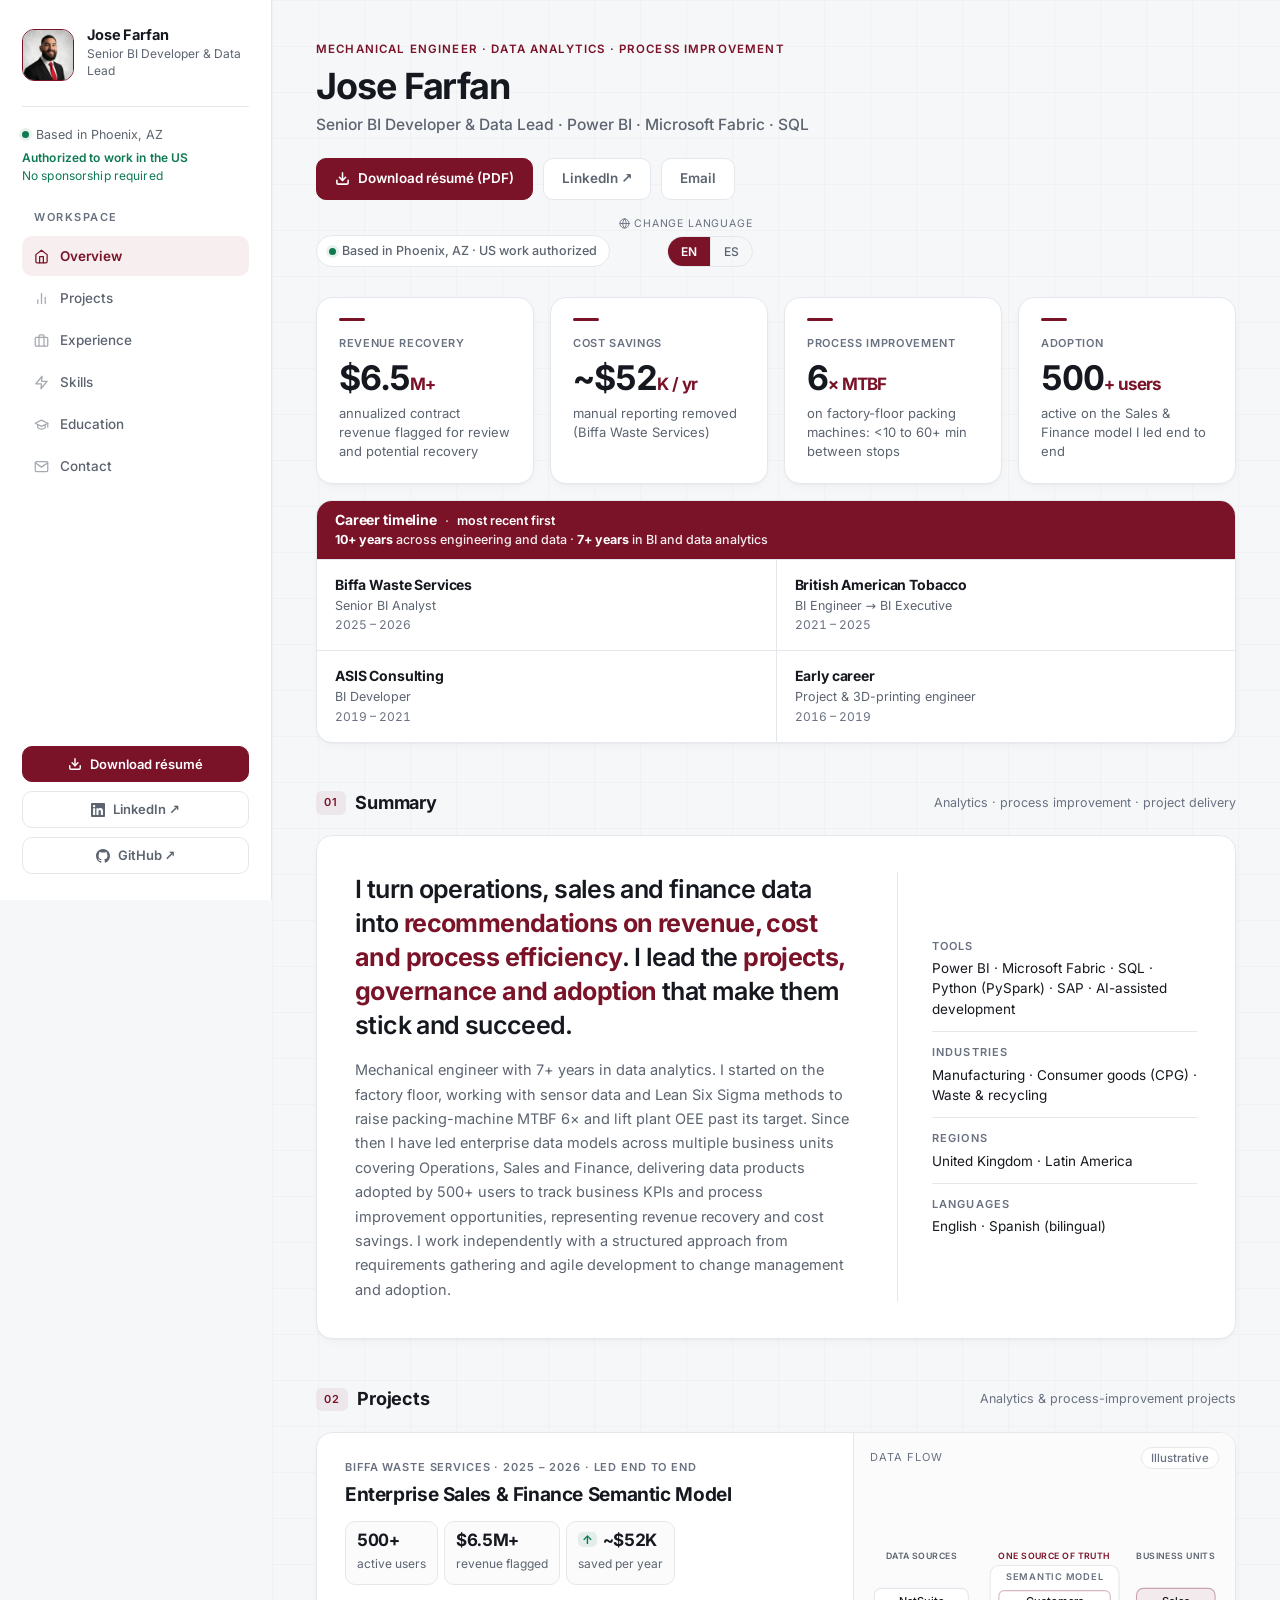
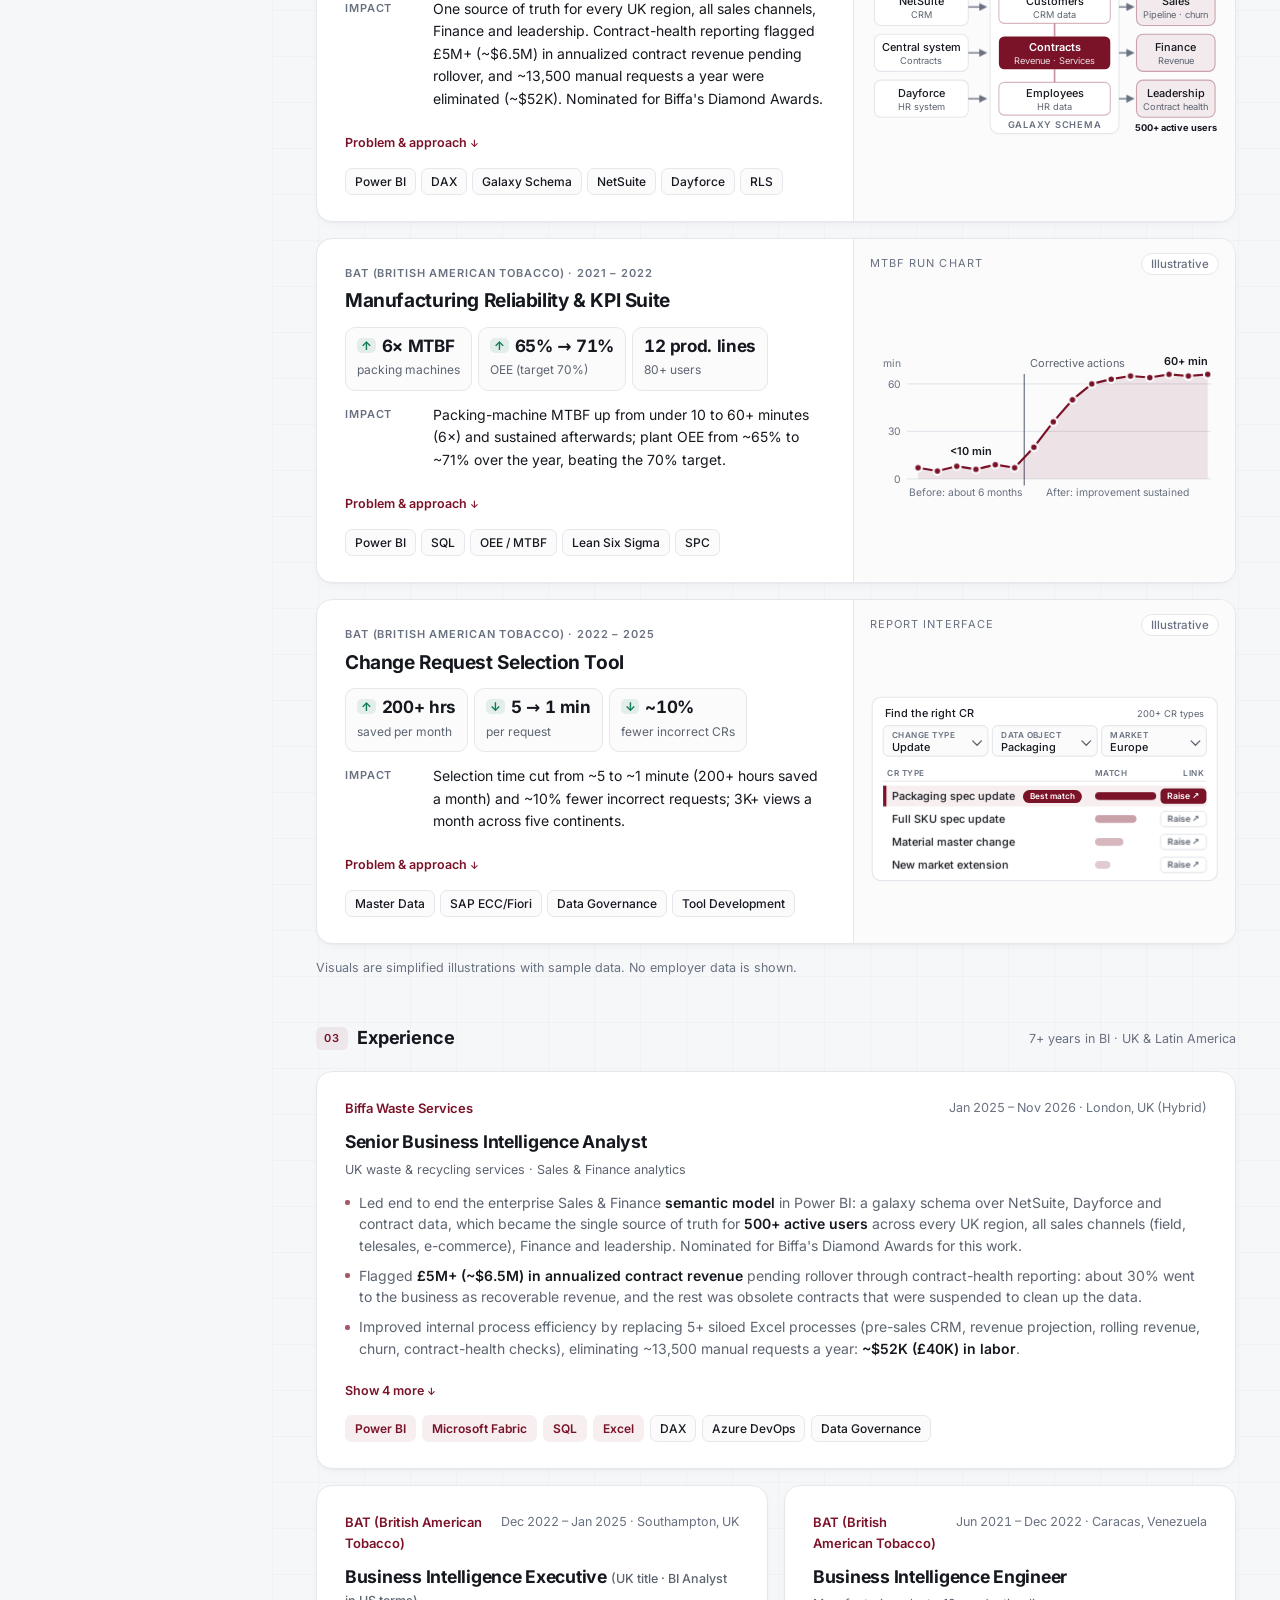
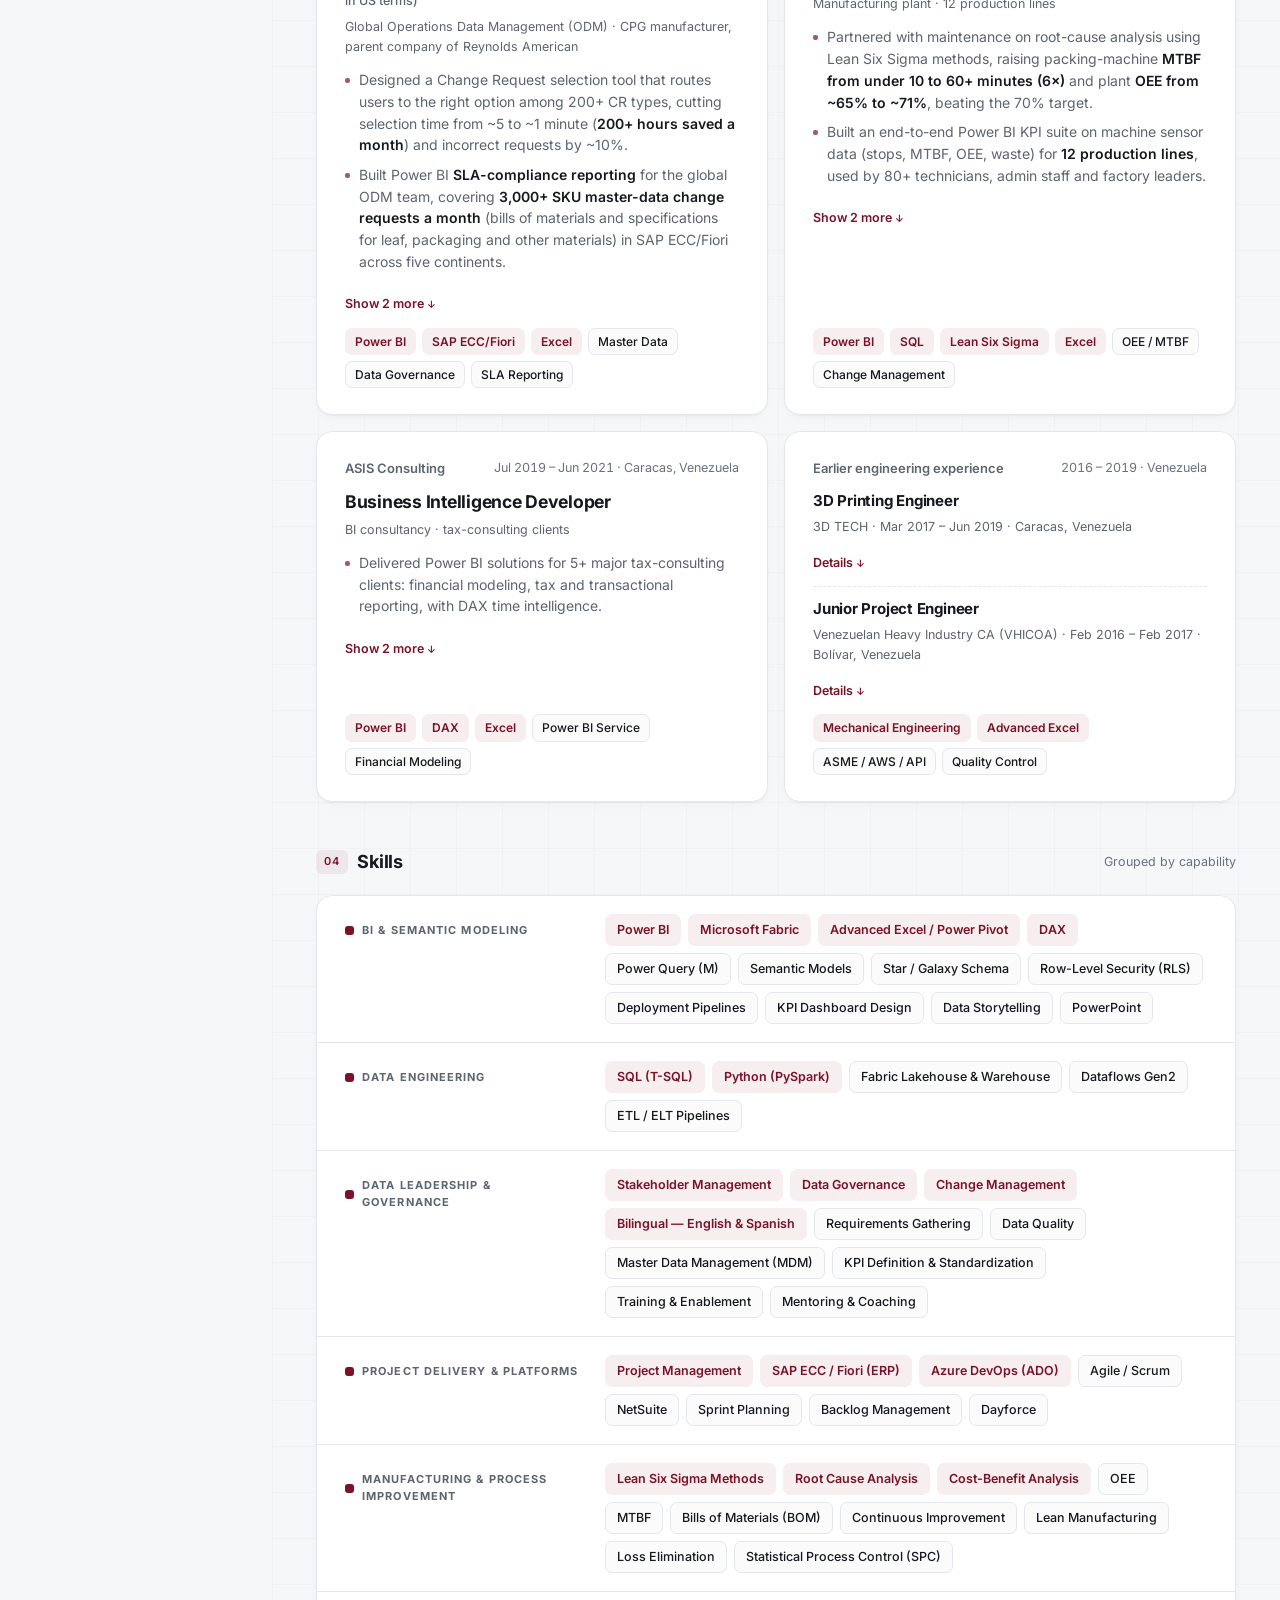
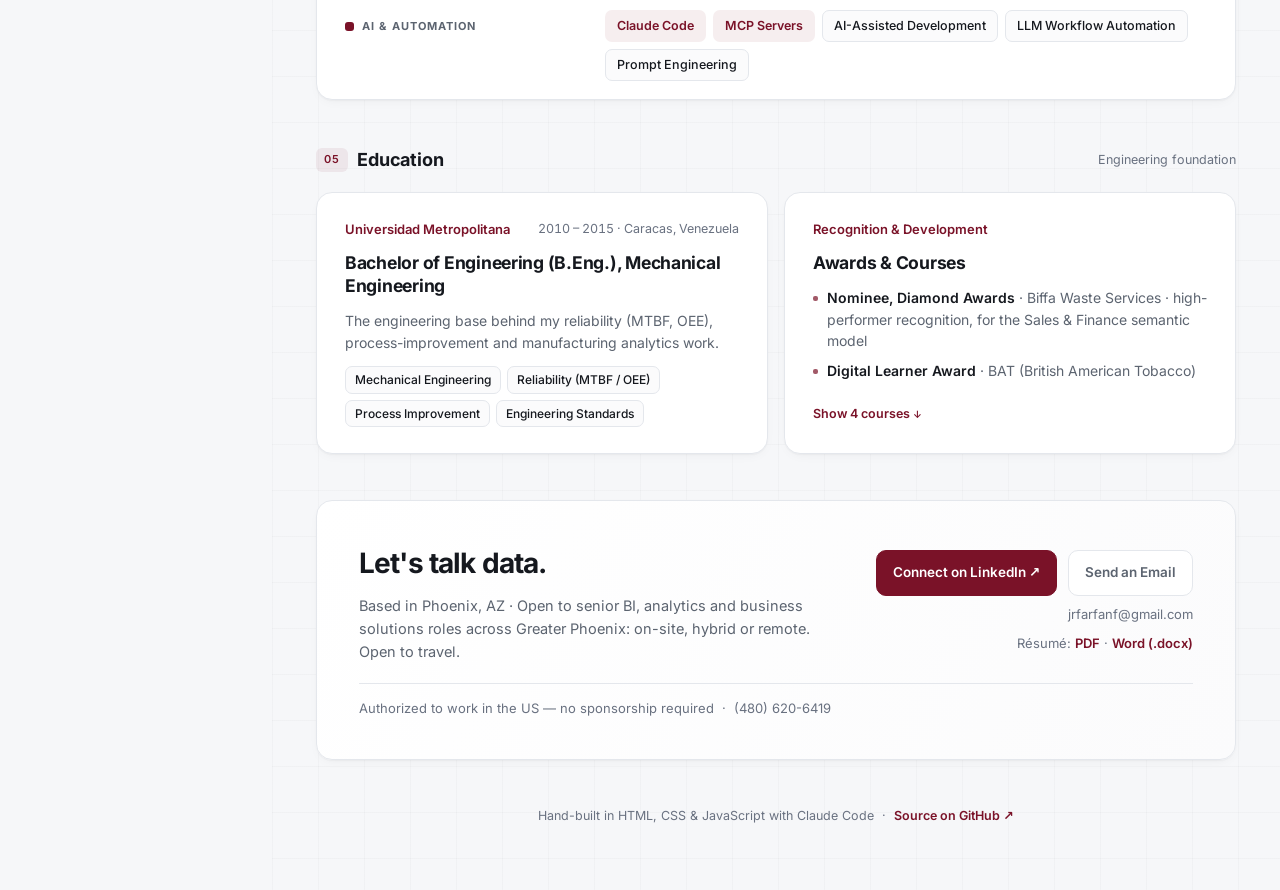
==== commit 89bb4e14: "Refine projects, experience and skills; redraw two illustrations - Data-flow diagram: data sources -" ====
--- a/index.html
+++ b/index.html
@@ -270,14 +270,14 @@
           <figure class="viz">
             <figcaption class="viz-head"><span class="vlabel">Data flow</span><span class="viz-tag">Illustrative</span></figcaption>
             <div class="viz-art">
-              <svg viewBox="0 0 320 168" role="img" aria-labelledby="p1-t p1-d">
-              <title id="p1-t">Simplified Sales and Finance data flow</title><desc id="p1-d">NetSuite feeds customer and CRM data, the central system feeds contracts, revenue and services, and Dayforce feeds employee and HR data into one galaxy-schema semantic model, which serves Sales, Finance and Leadership: 500+ active users.</desc>
+              <svg viewBox="0 0 320 176" role="img" aria-labelledby="p1-t p1-d">
+              <title id="p1-t">Simplified Sales and Finance data flow</title><desc id="p1-d">Three data sources (NetSuite for CRM, the central system for contracts, Dayforce for HR) feed one galaxy-schema semantic model, the single source of truth, which gives Sales pipeline and churn insights, Finance revenue insights and Leadership contract-health insights: 500+ active users.</desc>
               <defs><marker id="p1-ah" viewBox="0 0 6 6" refX="5" refY="3" markerWidth="6" markerHeight="6" orient="auto"><path d="M0,0 L6,3 L0,6 z" class="dg-ah"/></marker></defs>
-              <g class="stg" style="--d:0s"><rect class="dg-box" x="4" y="29" width="86" height="34" rx="6"/><text class="dg-t dg-strong" x="47" y="44" text-anchor="middle">NetSuite</text><text class="dg-sub" x="47" y="56" text-anchor="middle">CRM</text><rect class="dg-box" x="4" y="71" width="86" height="34" rx="6"/><text class="dg-t dg-strong" x="47" y="86" text-anchor="middle">Central system</text><text class="dg-sub" x="47" y="98" text-anchor="middle">Contracts</text><rect class="dg-box" x="4" y="113" width="86" height="34" rx="6"/><text class="dg-t dg-strong" x="47" y="128" text-anchor="middle">Dayforce</text><text class="dg-sub" x="47" y="140" text-anchor="middle">HR system</text></g>
-              <g class="stg" style="--d:0.25s"><line class="dg-arrow" x1="90" y1="46" x2="106" y2="46" marker-end="url(#p1-ah)"/><line class="dg-arrow" x1="90" y1="88" x2="106" y2="88" marker-end="url(#p1-ah)"/><line class="dg-arrow" x1="90" y1="130" x2="106" y2="130" marker-end="url(#p1-ah)"/></g>
-              <g class="stg" style="--d:0.4s"><rect class="dg-model" x="110" y="8" width="118" height="154" rx="8"/><text class="dg-cap" x="169" y="21" text-anchor="middle">SEMANTIC MODEL</text><line class="dg-join" x1="169" y1="61" x2="169" y2="73"/><line class="dg-join" x1="169" y1="103" x2="169" y2="115"/><rect class="dg-dim" x="118" y="31" width="102" height="30" rx="5"/><text class="dg-t dg-strong" x="169" y="44.5" text-anchor="middle">Customers</text><text class="dg-sub" x="169" y="55.5" text-anchor="middle">CRM data</text><rect class="dg-fact" x="118" y="73" width="102" height="30" rx="5"/><text class="dg-t dg-fact-t" x="169" y="86.5" text-anchor="middle">Contracts</text><text class="dg-sub dg-fact-s" x="169" y="97.5" text-anchor="middle">Revenue · Services</text><rect class="dg-dim" x="118" y="115" width="102" height="30" rx="5"/><text class="dg-t dg-strong" x="169" y="128.5" text-anchor="middle">Employees</text><text class="dg-sub" x="169" y="139.5" text-anchor="middle">HR data</text><text class="dg-cap" x="169" y="157" text-anchor="middle">GALAXY SCHEMA</text></g>
-              <g class="stg" style="--d:0.75s"><line class="dg-arrow" x1="228" y1="80" x2="241" y2="80" marker-end="url(#p1-ah)"/><line class="dg-arrow" x1="228" y1="108" x2="241" y2="108" marker-end="url(#p1-ah)"/><line class="dg-arrow" x1="228" y1="136" x2="241" y2="136" marker-end="url(#p1-ah)"/></g>
-              <g class="stg" style="--d:0.9s"><text class="dg-big" x="280" y="38" text-anchor="middle">500+</text><text class="dg-sub" x="280" y="52" text-anchor="middle">active users</text><rect class="dg-out" x="244" y="69" width="72" height="22" rx="6"/><text class="dg-t dg-strong" x="280" y="83.5" text-anchor="middle">Sales</text><rect class="dg-out" x="244" y="97" width="72" height="22" rx="6"/><text class="dg-t dg-strong" x="280" y="111.5" text-anchor="middle">Finance</text><rect class="dg-out" x="244" y="125" width="72" height="22" rx="6"/><text class="dg-t dg-strong" x="280" y="139.5" text-anchor="middle">Leadership</text></g>
+              <g class="stg" style="--d:0s"><text class="dg-cap dg-head" x="47" y="10" text-anchor="middle">DATA SOURCES</text><rect class="dg-box" x="4" y="37" width="86" height="34" rx="6"/><text class="dg-t dg-strong" x="47" y="52" text-anchor="middle">NetSuite</text><text class="dg-sub" x="47" y="64" text-anchor="middle">CRM</text><rect class="dg-box" x="4" y="79" width="86" height="34" rx="6"/><text class="dg-t dg-strong" x="47" y="94" text-anchor="middle">Central system</text><text class="dg-sub" x="47" y="106" text-anchor="middle">Contracts</text><rect class="dg-box" x="4" y="121" width="86" height="34" rx="6"/><text class="dg-t dg-strong" x="47" y="136" text-anchor="middle">Dayforce</text><text class="dg-sub" x="47" y="148" text-anchor="middle">HR system</text></g>
+              <g class="stg" style="--d:0.25s"><line class="dg-arrow" x1="90" y1="54" x2="106" y2="54" marker-end="url(#p1-ah)"/><line class="dg-arrow" x1="90" y1="96" x2="106" y2="96" marker-end="url(#p1-ah)"/><line class="dg-arrow" x1="90" y1="138" x2="106" y2="138" marker-end="url(#p1-ah)"/></g>
+              <g class="stg" style="--d:0.4s"><text class="dg-cap dg-head dg-head-on" x="169" y="10" text-anchor="middle">ONE SOURCE OF TRUTH</text><rect class="dg-model" x="110" y="16" width="118" height="154" rx="8"/><text class="dg-cap" x="169" y="29" text-anchor="middle">SEMANTIC MODEL</text><line class="dg-join" x1="169" y1="69" x2="169" y2="81"/><line class="dg-join" x1="169" y1="111" x2="169" y2="123"/><rect class="dg-dim" x="118" y="39" width="102" height="30" rx="5"/><text class="dg-t dg-strong" x="169" y="52" text-anchor="middle">Customers</text><text class="dg-sub" x="169" y="64" text-anchor="middle">CRM data</text><rect class="dg-fact" x="118" y="81" width="102" height="30" rx="5"/><text class="dg-t dg-fact-t" x="169" y="94" text-anchor="middle">Contracts</text><text class="dg-sub dg-fact-s" x="169" y="106" text-anchor="middle">Revenue · Services</text><rect class="dg-dim" x="118" y="123" width="102" height="30" rx="5"/><text class="dg-t dg-strong" x="169" y="136" text-anchor="middle">Employees</text><text class="dg-sub" x="169" y="148" text-anchor="middle">HR data</text><text class="dg-cap" x="169" y="165" text-anchor="middle">GALAXY SCHEMA</text></g>
+              <g class="stg" style="--d:0.75s"><line class="dg-arrow" x1="228" y1="54" x2="241" y2="54" marker-end="url(#p1-ah)"/><line class="dg-arrow" x1="228" y1="96" x2="241" y2="96" marker-end="url(#p1-ah)"/><line class="dg-arrow" x1="228" y1="138" x2="241" y2="138" marker-end="url(#p1-ah)"/></g>
+              <g class="stg" style="--d:0.9s"><text class="dg-cap dg-head" x="280" y="10" text-anchor="middle">BUSINESS UNITS</text><rect class="dg-out" x="244" y="37" width="72" height="34" rx="6"/><text class="dg-t dg-strong" x="280" y="52" text-anchor="middle">Sales</text><text class="dg-sub" x="280" y="64" text-anchor="middle">Pipeline · churn</text><rect class="dg-out" x="244" y="79" width="72" height="34" rx="6"/><text class="dg-t dg-strong" x="280" y="94" text-anchor="middle">Finance</text><text class="dg-sub" x="280" y="106" text-anchor="middle">Revenue</text><rect class="dg-out" x="244" y="121" width="72" height="34" rx="6"/><text class="dg-t dg-strong" x="280" y="136" text-anchor="middle">Leadership</text><text class="dg-sub" x="280" y="148" text-anchor="middle">Contract health</text><text class="dg-sub dg-users" x="280" y="168" text-anchor="middle">500+ active users</text></g>
               </svg>
             </div>
           </figure>
@@ -318,31 +318,33 @@
             <figcaption class="viz-head"><span class="vlabel">MTBF run chart</span><span class="viz-tag">Illustrative</span></figcaption>
             <div class="viz-art">
               <svg viewBox="0 0 320 142" role="img" aria-labelledby="p3-t p3-d">
-              <title id="p3-t">Illustrative MTBF run chart</title><desc id="p3-d">Sample data. Packing-machine mean time between failures stays under 10 minutes for six weeks, corrective actions start, and it climbs to over 60 minutes over the following eight weeks.</desc>
+              <title id="p3-t">Illustrative MTBF run chart</title><desc id="p3-d">Sample data. Packing-machine mean time between failures stays under 10 minutes for about six months; after the corrective actions it climbs to over 60 minutes within a few months and stays there.</desc>
               <line class="ch-grid" x1="34" y1="118.0" x2="312" y2="118.0"/><text class="ch-axis" x="28" y="121.5" text-anchor="end">0</text>
               <line class="ch-grid" x1="34" y1="74.5" x2="312" y2="74.5"/><text class="ch-axis" x="28" y="78.0" text-anchor="end">30</text>
               <line class="ch-grid" x1="34" y1="31.0" x2="312" y2="31.0"/><text class="ch-axis" x="28" y="34.5" text-anchor="end">60</text>
               <text class="ch-axis" x="28" y="16" text-anchor="end">min</text>
-              <text class="ch-axis" x="95" y="134" text-anchor="middle">Before</text>
-              <text class="ch-axis" x="232" y="134" text-anchor="middle">After</text>
-              <g class="stg" style="--d:0.45s"><line class="ch-mark" x1="156.2" y1="22" x2="156.2" y2="118"/><text class="ch-lab" x="161.2" y="16">Corrective actions</text></g>
-              <g class="stg" style="--d:1.0s"><path class="ch-area" d="M44.0,118 L44.0,107.8 L64.4,110.8 L84.8,106.4 L105.2,109.3 L125.6,105.0 L146.0,107.8 L166.4,86.1 L186.8,68.7 L207.2,52.8 L227.6,41.2 L248.0,33.9 L268.4,28.1 L288.8,25.2 L309.2,22.3 L309.2,118 Z"/></g>
-              <polyline class="ch-line draw" pathLength="1" points="44.0,107.8 64.4,110.8 84.8,106.4 105.2,109.3 125.6,105.0 146.0,107.8 166.4,86.1 186.8,68.7 207.2,52.8 227.6,41.2 248.0,33.9 268.4,28.1 288.8,25.2 309.2,22.3"/>
-              <circle class="ch-dot pop" style="--i:0" cx="44.0" cy="107.8" r="4"><title>Sample week 1: 7 min</title></circle>
-              <circle class="ch-dot pop" style="--i:1" cx="64.4" cy="110.8" r="4"><title>Sample week 2: 5 min</title></circle>
-              <circle class="ch-dot pop" style="--i:2" cx="84.8" cy="106.4" r="4"><title>Sample week 3: 8 min</title></circle>
-              <circle class="ch-dot pop" style="--i:3" cx="105.2" cy="109.3" r="4"><title>Sample week 4: 6 min</title></circle>
-              <circle class="ch-dot pop" style="--i:4" cx="125.6" cy="105.0" r="4"><title>Sample week 5: 9 min</title></circle>
-              <circle class="ch-dot pop" style="--i:5" cx="146.0" cy="107.8" r="4"><title>Sample week 6: 7 min</title></circle>
-              <circle class="ch-dot pop" style="--i:6" cx="166.4" cy="86.1" r="4"><title>Sample week 7: 22 min</title></circle>
-              <circle class="ch-dot pop" style="--i:7" cx="186.8" cy="68.7" r="4"><title>Sample week 8: 34 min</title></circle>
-              <circle class="ch-dot pop" style="--i:8" cx="207.2" cy="52.8" r="4"><title>Sample week 9: 45 min</title></circle>
-              <circle class="ch-dot pop" style="--i:9" cx="227.6" cy="41.2" r="4"><title>Sample week 10: 53 min</title></circle>
-              <circle class="ch-dot pop" style="--i:10" cx="248.0" cy="33.9" r="4"><title>Sample week 11: 58 min</title></circle>
-              <circle class="ch-dot pop" style="--i:11" cx="268.4" cy="28.1" r="4"><title>Sample week 12: 62 min</title></circle>
-              <circle class="ch-dot pop" style="--i:12" cx="288.8" cy="25.2" r="4"><title>Sample week 13: 64 min</title></circle>
-              <circle class="ch-dot pop" style="--i:13" cx="309.2" cy="22.3" r="4"><title>Sample week 14: 66 min</title></circle>
-              <g class="stg" style="--d:0.3s"><text class="ch-lab ch-strong" x="95" y="96.0" text-anchor="middle">&lt;10 min</text></g>
+              <text class="ch-axis" x="87.6" y="134" text-anchor="middle">Before: about 6 months</text>
+              <text class="ch-axis" x="226.6" y="134" text-anchor="middle">After: improvement sustained</text>
+              <g class="stg" style="--d:0.45s"><line class="ch-mark" x1="141.2" y1="22" x2="141.2" y2="124"/><text class="ch-lab" x="146.2" y="16">Corrective actions</text></g>
+              <g class="stg" style="--d:1.0s"><path class="ch-area" d="M44.0,118 L44.0,107.8 L61.7,110.8 L79.4,106.4 L97.0,109.3 L114.7,105.0 L132.4,107.8 L150.1,89.0 L167.8,65.8 L185.4,45.5 L203.1,31.0 L220.8,26.7 L238.5,23.8 L256.2,25.2 L273.8,22.3 L291.5,23.8 L309.2,22.3 L309.2,118 Z"/></g>
+              <polyline class="ch-line draw" pathLength="1" points="44.0,107.8 61.7,110.8 79.4,106.4 97.0,109.3 114.7,105.0 132.4,107.8 150.1,89.0 167.8,65.8 185.4,45.5 203.1,31.0 220.8,26.7 238.5,23.8 256.2,25.2 273.8,22.3 291.5,23.8 309.2,22.3"/>
+              <circle class="ch-dot pop" style="--i:0" cx="44.0" cy="107.8" r="3.5"><title>Sample month 1: 7 min</title></circle>
+              <circle class="ch-dot pop" style="--i:1" cx="61.7" cy="110.8" r="3.5"><title>Sample month 2: 5 min</title></circle>
+              <circle class="ch-dot pop" style="--i:2" cx="79.4" cy="106.4" r="3.5"><title>Sample month 3: 8 min</title></circle>
+              <circle class="ch-dot pop" style="--i:3" cx="97.0" cy="109.3" r="3.5"><title>Sample month 4: 6 min</title></circle>
+              <circle class="ch-dot pop" style="--i:4" cx="114.7" cy="105.0" r="3.5"><title>Sample month 5: 9 min</title></circle>
+              <circle class="ch-dot pop" style="--i:5" cx="132.4" cy="107.8" r="3.5"><title>Sample month 6: 7 min</title></circle>
+              <circle class="ch-dot pop" style="--i:6" cx="150.1" cy="89.0" r="3.5"><title>Sample month 7: 20 min</title></circle>
+              <circle class="ch-dot pop" style="--i:7" cx="167.8" cy="65.8" r="3.5"><title>Sample month 8: 36 min</title></circle>
+              <circle class="ch-dot pop" style="--i:8" cx="185.4" cy="45.5" r="3.5"><title>Sample month 9: 50 min</title></circle>
+              <circle class="ch-dot pop" style="--i:9" cx="203.1" cy="31.0" r="3.5"><title>Sample month 10: 60 min</title></circle>
+              <circle class="ch-dot pop" style="--i:10" cx="220.8" cy="26.7" r="3.5"><title>Sample month 11: 63 min</title></circle>
+              <circle class="ch-dot pop" style="--i:11" cx="238.5" cy="23.8" r="3.5"><title>Sample month 12: 65 min</title></circle>
+              <circle class="ch-dot pop" style="--i:12" cx="256.2" cy="25.2" r="3.5"><title>Sample month 13: 64 min</title></circle>
+              <circle class="ch-dot pop" style="--i:13" cx="273.8" cy="22.3" r="3.5"><title>Sample month 14: 66 min</title></circle>
+              <circle class="ch-dot pop" style="--i:14" cx="291.5" cy="23.8" r="3.5"><title>Sample month 15: 65 min</title></circle>
+              <circle class="ch-dot pop" style="--i:15" cx="309.2" cy="22.3" r="3.5"><title>Sample month 16: 66 min</title></circle>
+              <g class="stg" style="--d:0.3s"><text class="ch-lab ch-strong" x="92.6" y="96.0" text-anchor="middle">&lt;10 min</text></g>
               <g class="stg" style="--d:1.2s"><text class="ch-lab ch-strong" x="309.2" y="13.3" text-anchor="end">60+ min</text></g>
               </svg>
             </div>
@@ -351,12 +353,12 @@
             <div class="p-co">BAT (British American Tobacco) · 2021 – 2022</div>
             <h3 class="p-title">Manufacturing Reliability &amp; KPI Suite</h3>
             <div class="p-kpis">
-              <div class="p-kpi"><b><i class="trend" aria-hidden="true">↑</i>6×</b><span>packing-machine MTBF</span></div>
+              <div class="p-kpi"><b><i class="trend" aria-hidden="true">↑</i>6× MTBF</b><span>packing machines</span></div>
               <div class="p-kpi"><b><i class="trend" aria-hidden="true">↑</i>65% → 71%</b><span>OEE (target 70%)</span></div>
-              <div class="p-kpi"><b>12 lines</b><span>80+ users</span></div>
+              <div class="p-kpi"><b>12 prod. lines</b><span>80+ users</span></div>
             </div>
             <dl class="p-pai">
-              <div><dt>Impact</dt><dd class="is-impact">Packing-machine MTBF up from under 10 to 60+ minutes (6×); plant OEE from ~65% to ~71% over the year, beating the 70% target.</dd></div>
+              <div><dt>Impact</dt><dd class="is-impact">Packing-machine MTBF up from under 10 to 60+ minutes (6×) and sustained afterwards; plant OEE from ~65% to ~71% over the year, beating the 70% target.</dd></div>
             </dl>
             <details class="read-more-wrap">
               <summary>Problem &amp; approach</summary>
@@ -365,7 +367,7 @@
                   <div><dt>Problem</dt><dd>Frequent stops on the packing machines, the last step of the line, and no shared view of what drove downtime and waste across 12 production lines.</dd></div>
                   <div><dt>Approach</dt><dd>A Power BI KPI suite on machine sensor data (stops, MTBF, OEE, waste), used by 80+ technicians, admin staff and factory leaders in Lean Six Sigma root-cause sessions run alongside 40+ factory technicians.</dd></div>
                 </dl>
-                <p class="full-text">Sensor and stop data cleansed and modeled in SQL and Power Query, covering all 12 lines end to end, with MTBF measured on the packing machines as the final constraint. The chart uses sample data to show the shape of the improvement.</p>
+                <p class="full-text">Sensor and stop data cleansed and modeled in SQL and Power Query, covering all 12 lines end to end, with MTBF measured on the packing machines as the final constraint. The baseline ran for about six months before the corrective actions, and the improvement held afterwards. The chart uses sample data to show the shape of the improvement.</p>
               </div>
             </details>
             <div class="p-chips">
@@ -462,10 +464,11 @@
             </ul>
           </details>
           <div class="e-chips">
-            <span class="chip">Power BI</span>
+            <span class="chip solid">Power BI</span>
+            <span class="chip solid">Microsoft Fabric</span>
+            <span class="chip solid">SQL</span>
+            <span class="chip solid">Excel</span>
             <span class="chip">DAX</span>
-            <span class="chip">Microsoft Fabric</span>
-            <span class="chip">T-SQL</span>
             <span class="chip">Azure DevOps</span>
             <span class="chip">Data Governance</span>
           </div>
@@ -483,19 +486,19 @@
             <li>Built Power BI <b>SLA-compliance reporting</b> for the global ODM team, covering <b>3,000+ SKU master-data change requests a month</b> (bills of materials and specifications for leaf, packaging and other materials) in SAP ECC/Fiori across five continents.</li>
           </ul>
           <details class="read-more-wrap">
-            <summary>Show 3 more</summary>
+            <summary>Show 2 more</summary>
             <ul class="e-list more-body">
               <li>Ensured strict process adherence and high data-quality standards for SAP master data, helping sustain the <b>99% master-data quality compliance</b> target through monitoring, prevention and corrective fixes.</li>
-              <li>Designed and enforced SLA frameworks for global reporting processes, reducing delivery variability for cross-functional teams.</li>
               <li>Delivered executive data storytelling in PowerPoint and Power BI for regional and global Continuous Improvement and Work Process Improvement (WPI) leadership.</li>
             </ul>
           </details>
           <div class="e-chips">
-            <span class="chip">Power BI</span>
-            <span class="chip">SAP ECC/Fiori</span>
+            <span class="chip solid">Power BI</span>
+            <span class="chip solid">SAP ECC/Fiori</span>
+            <span class="chip solid">Excel</span>
             <span class="chip">Master Data</span>
             <span class="chip">Data Governance</span>
-            <span class="chip">SLA Frameworks</span>
+            <span class="chip">SLA Reporting</span>
           </div>
         </article>
 
@@ -518,10 +521,11 @@
             </ul>
           </details>
           <div class="e-chips">
-            <span class="chip">Power BI</span>
-            <span class="chip">SQL</span>
+            <span class="chip solid">Power BI</span>
+            <span class="chip solid">SQL</span>
+            <span class="chip solid">Lean Six Sigma</span>
+            <span class="chip solid">Excel</span>
             <span class="chip">OEE / MTBF</span>
-            <span class="chip">Lean Six Sigma</span>
             <span class="chip">Change Management</span>
           </div>
         </article>
@@ -540,14 +544,14 @@
             <summary>Show 2 more</summary>
             <ul class="e-list more-body">
               <li>Administered Power BI Service across client environments: workspace governance, deployment and user access.</li>
-              <li>Translated stakeholder requirements into scalable data models, working with the MySQL team to ensure data integrity.</li>
+              <li>Translated stakeholder requirements into scalable data models, working with the Data Engineering team to ensure data integrity.</li>
             </ul>
           </details>
           <div class="e-chips">
-            <span class="chip">Power BI</span>
-            <span class="chip">DAX</span>
+            <span class="chip solid">Power BI</span>
+            <span class="chip solid">DAX</span>
+            <span class="chip solid">Excel</span>
             <span class="chip">Power BI Service</span>
-            <span class="chip">MySQL</span>
             <span class="chip">Financial Modeling</span>
           </div>
         </article>
@@ -573,15 +577,15 @@
             <details class="read-more-wrap">
               <summary>Details</summary>
               <ul class="e-list more-body">
-                <li>Worked on 2–3 high-pressure vessel projects for the oil industry, each worth $30M+, to ASME, AWS and API standards: prepared and checked drawings, coordinated NDT and hydrostatic testing, and tracked materials, labor and progress in Excel.</li>
+                <li>Worked on 2 high-pressure vessel projects for the oil industry, each worth $30M+, to ASME, AWS and API standards: prepared and checked drawings, coordinated NDT and hydrostatic testing, and tracked materials, labor and progress in Excel.</li>
               </ul>
             </details>
           </div>
           <div class="e-chips">
-            <span class="chip">Mechanical Engineering</span>
+            <span class="chip solid">Mechanical Engineering</span>
+            <span class="chip solid">Advanced Excel</span>
             <span class="chip">ASME / AWS / API</span>
             <span class="chip">Quality Control</span>
-            <span class="chip">Advanced Excel</span>
           </div>
         </article>
 
@@ -601,7 +605,8 @@
           <div class="chips" data-visible="4">
             <span class="chip solid">Power BI</span>
             <span class="chip solid">Microsoft Fabric</span>
-            <span class="chip">DAX</span>
+            <span class="chip solid">Advanced Excel / Power Pivot</span>
+            <span class="chip solid">DAX</span>
             <span class="chip">Power Query (M)</span>
             <span class="chip">Semantic Models</span>
             <span class="chip">Star / Galaxy Schema</span>
@@ -616,11 +621,10 @@
         <div class="card mtile">
           <h3>Data Engineering</h3>
           <div class="chips" data-visible="3">
-            <span class="chip">T-SQL</span>
-            <span class="chip">Python (PySpark)</span>
+            <span class="chip solid">SQL (T-SQL)</span>
+            <span class="chip solid">Python (PySpark)</span>
             <span class="chip">Fabric Lakehouse &amp; Warehouse</span>
             <span class="chip">Dataflows Gen2</span>
-            <span class="chip">MySQL</span>
             <span class="chip">ETL / ELT Pipelines</span>
           </div>
         </div>
@@ -628,12 +632,12 @@
         <div class="card mtile">
           <h3>Data Leadership &amp; Governance</h3>
           <div class="chips" data-visible="3">
-            <span class="chip">Data Governance</span>
-            <span class="chip">Data Quality</span>
-            <span class="chip">Stakeholder Management</span>
-            <span class="chip">Change Management</span>
+            <span class="chip solid">Stakeholder Management</span>
+            <span class="chip solid">Data Governance</span>
+            <span class="chip solid">Change Management</span>
             <span class="chip solid">Bilingual — English &amp; Spanish</span>
             <span class="chip">Requirements Gathering</span>
+            <span class="chip">Data Quality</span>
             <span class="chip">Master Data Management (MDM)</span>
             <span class="chip">KPI Definition &amp; Standardization</span>
             <span class="chip">Training &amp; Enablement</span>
@@ -644,9 +648,9 @@
         <div class="card mtile">
           <h3>Project Delivery &amp; Platforms</h3>
           <div class="chips" data-visible="4">
-            <span class="chip">Project Management</span>
-            <span class="chip">SAP ECC / Fiori (ERP)</span>
-            <span class="chip">Azure DevOps (ADO)</span>
+            <span class="chip solid">Project Management</span>
+            <span class="chip solid">SAP ECC / Fiori (ERP)</span>
+            <span class="chip solid">Azure DevOps (ADO)</span>
             <span class="chip">Agile / Scrum</span>
             <span class="chip">NetSuite</span>
             <span class="chip">Sprint Planning</span>
@@ -658,17 +662,16 @@
         <div class="card mtile">
           <h3>Manufacturing &amp; Process Improvement</h3>
           <div class="chips" data-visible="4">
-            <span class="chip">Lean Six Sigma Methods</span>
-            <span class="chip">Root Cause Analysis</span>
+            <span class="chip solid">Lean Six Sigma Methods</span>
+            <span class="chip solid">Root Cause Analysis</span>
+            <span class="chip solid">Cost-Benefit Analysis</span>
             <span class="chip">OEE</span>
             <span class="chip">MTBF</span>
-            <span class="chip">Cost-Benefit Analysis</span>
             <span class="chip">Bills of Materials (BOM)</span>
             <span class="chip">Continuous Improvement</span>
             <span class="chip">Lean Manufacturing</span>
             <span class="chip">Loss Elimination</span>
             <span class="chip">Statistical Process Control (SPC)</span>
-            <span class="chip">Advanced Excel / Power Pivot</span>
           </div>
         </div>
 
--- a/styles.css
+++ b/styles.css
@@ -727,6 +727,9 @@
 .dg-t-m    { fill: var(--muted); }
 .dg-fact-t { fill: #fff; font-weight: 600; }
 .dg-cap    { font-family: inherit; font-size: 8.5px; font-weight: 600; letter-spacing: .08em; fill: var(--faint); }
+.dg-head   { font-size: 8px; letter-spacing: .05em; fill: var(--muted); }
+.dg-head-on { fill: var(--accent); }
+.dg-users  { font-weight: 700; fill: var(--text); }
 .dg-big    { font-family: inherit; font-size: 17px; font-weight: 700; letter-spacing: -.02em; fill: var(--text); }
 .dg-box    { fill: var(--surface); stroke: var(--border); }
 .dg-model  { fill: var(--surface); stroke: var(--border); }
@@ -796,6 +799,14 @@
 }
 .p-kpi b    { display: block; font-size: 19px; font-weight: 700; letter-spacing: -.02em; line-height: 1.2; font-variant-numeric: tabular-nums; }
 .p-kpi span { font-size: 12.5px; color: var(--muted); }
+/* Laptops: slightly tighter project tiles so the three stay on one row */
+@media (min-width: 981px) and (max-width: 1439px) {
+  .p-kpis { gap: 6px; }
+  .p-kpi { padding: 8px 11px; min-width: 0; }
+  .p-kpi b { font-size: 17px; }
+  .p-kpi span { font-size: 12px; }
+  .p-kpi .trend { margin-right: 4px; }
+}
 .p-kpi .trend {
   font-style: normal;
   font-size: 12px;
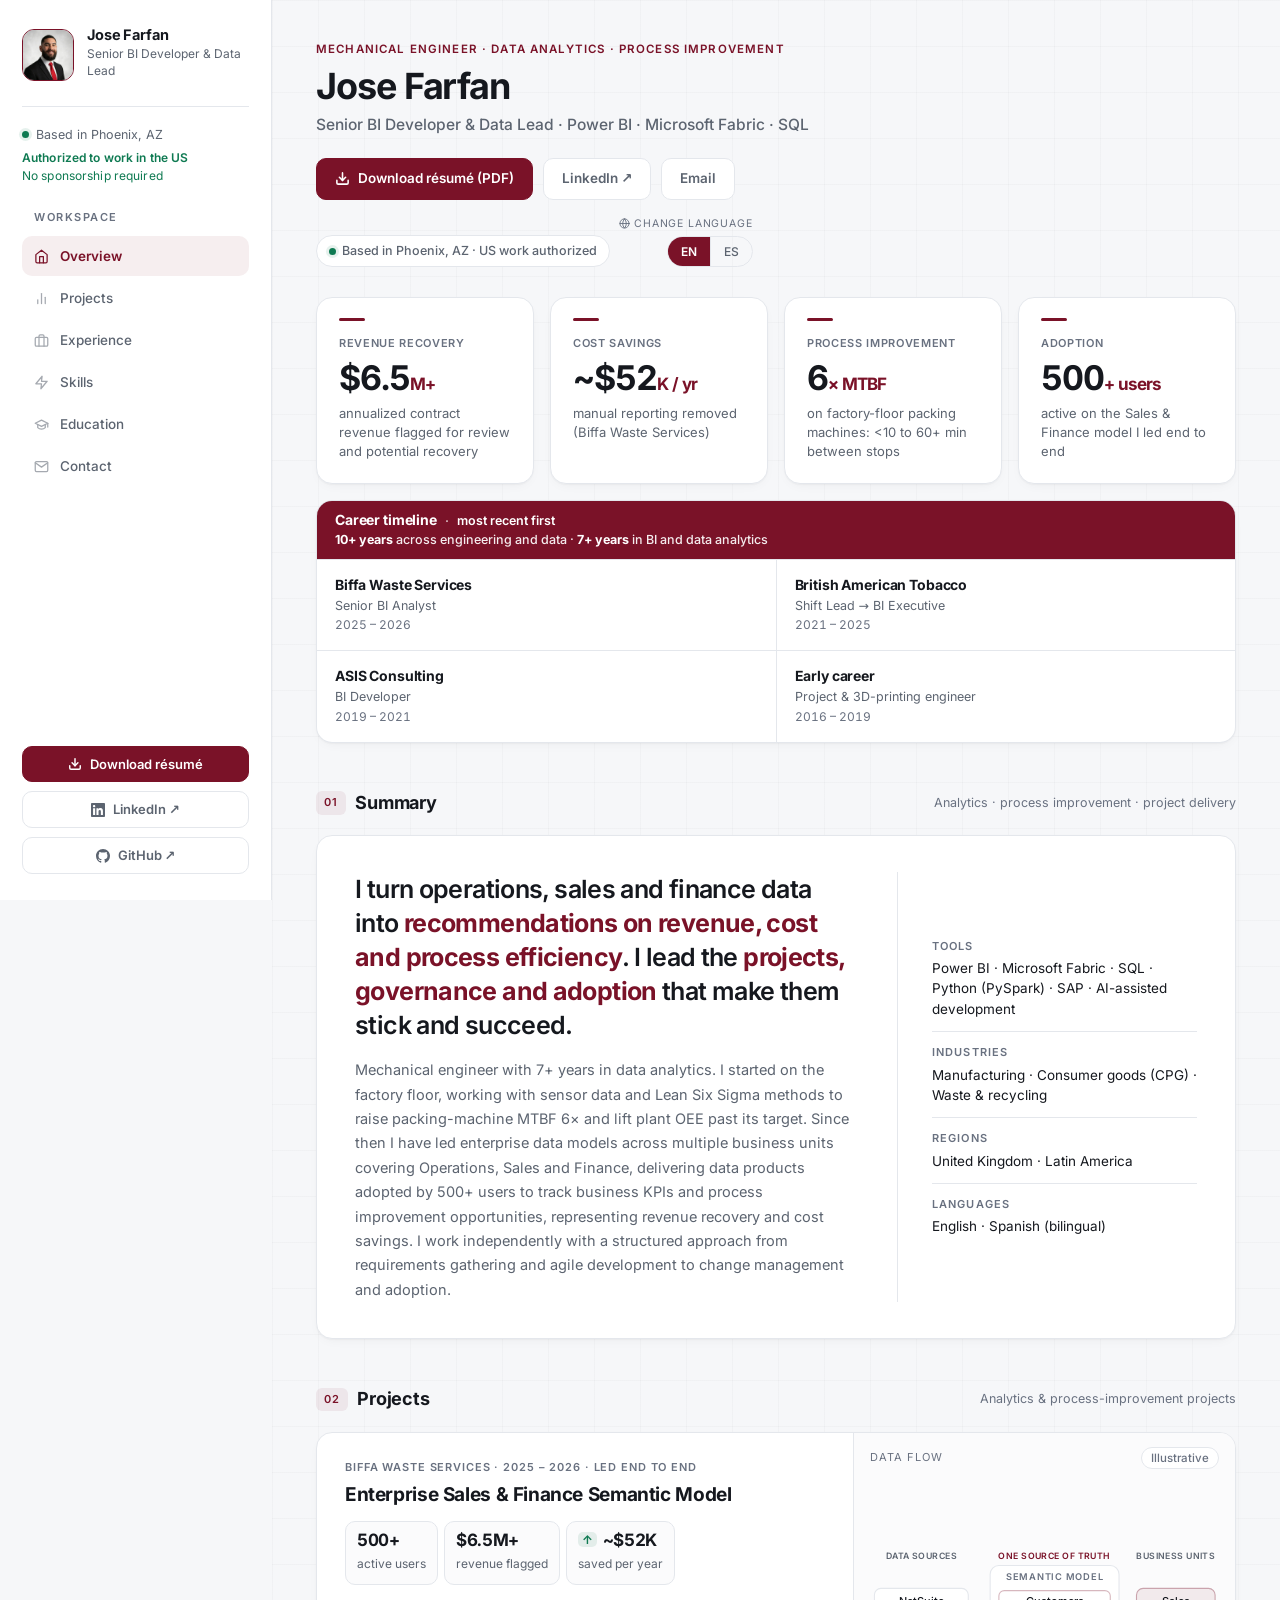
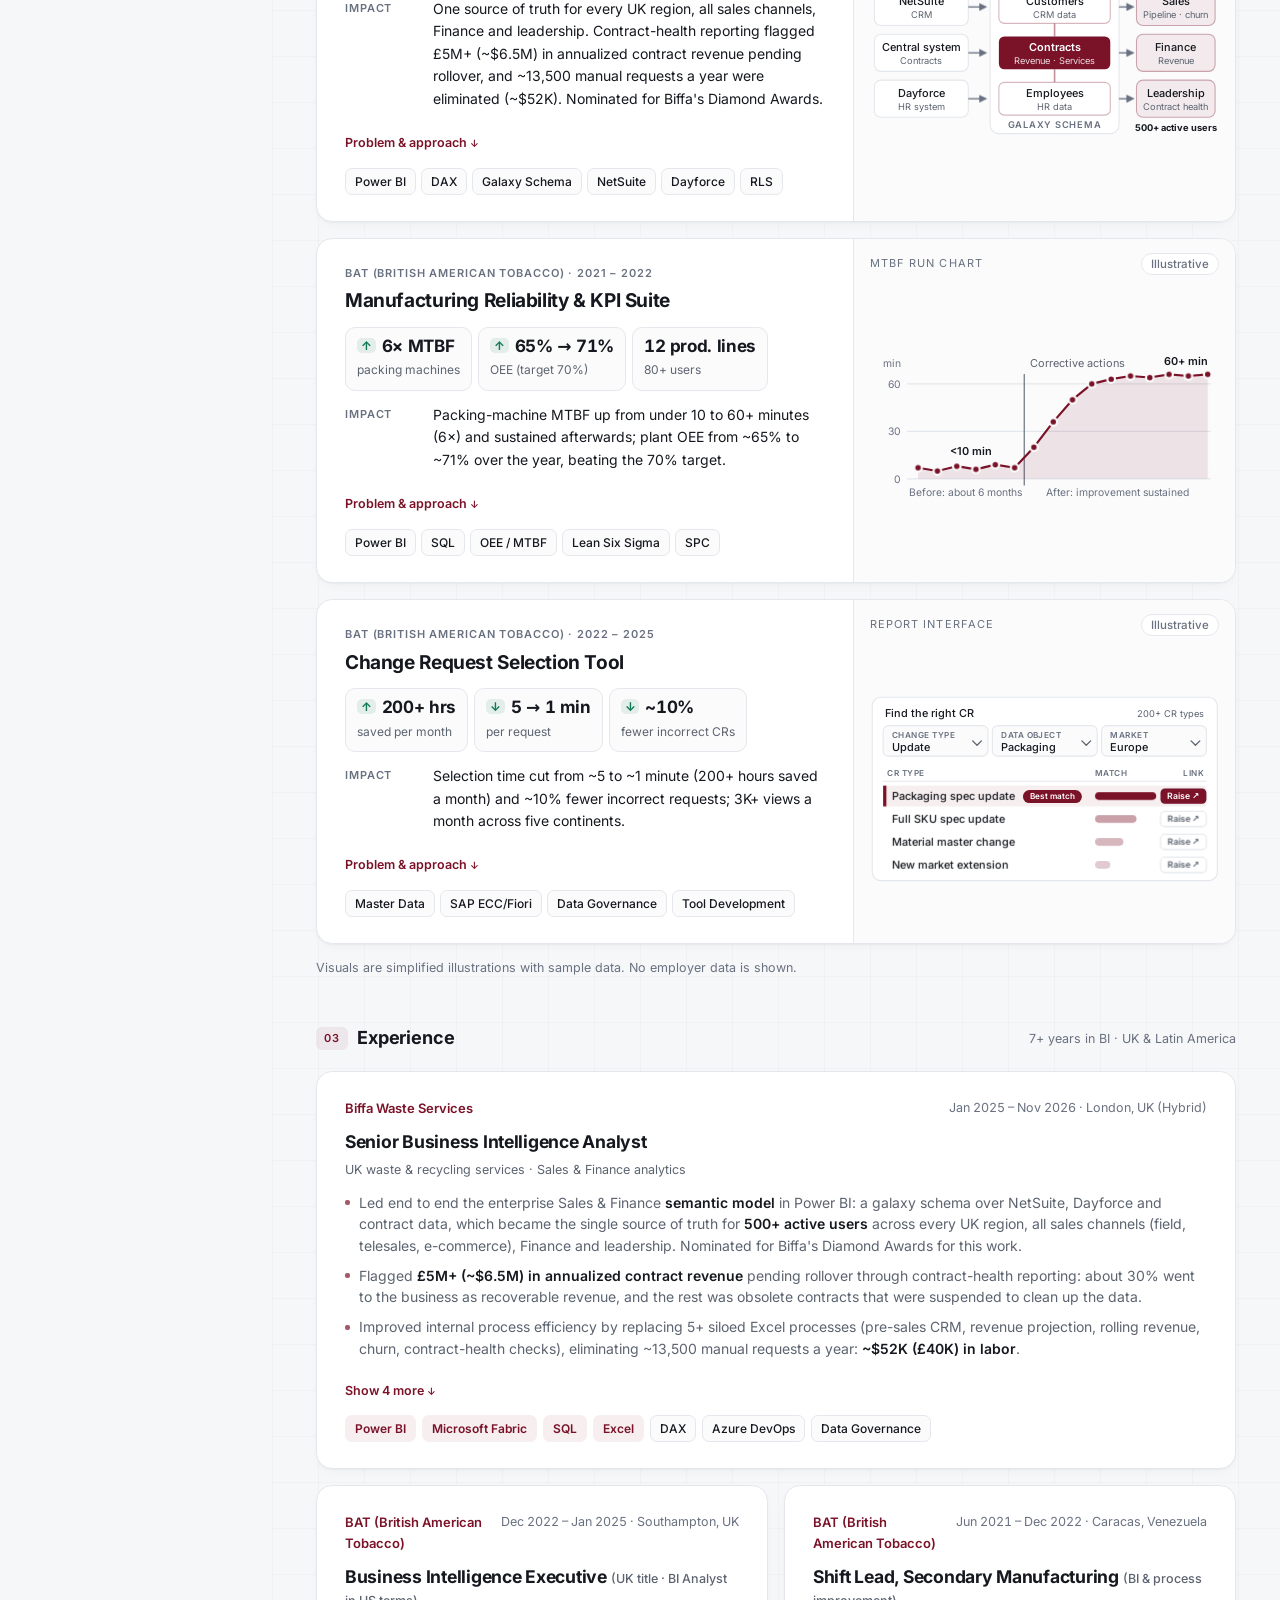
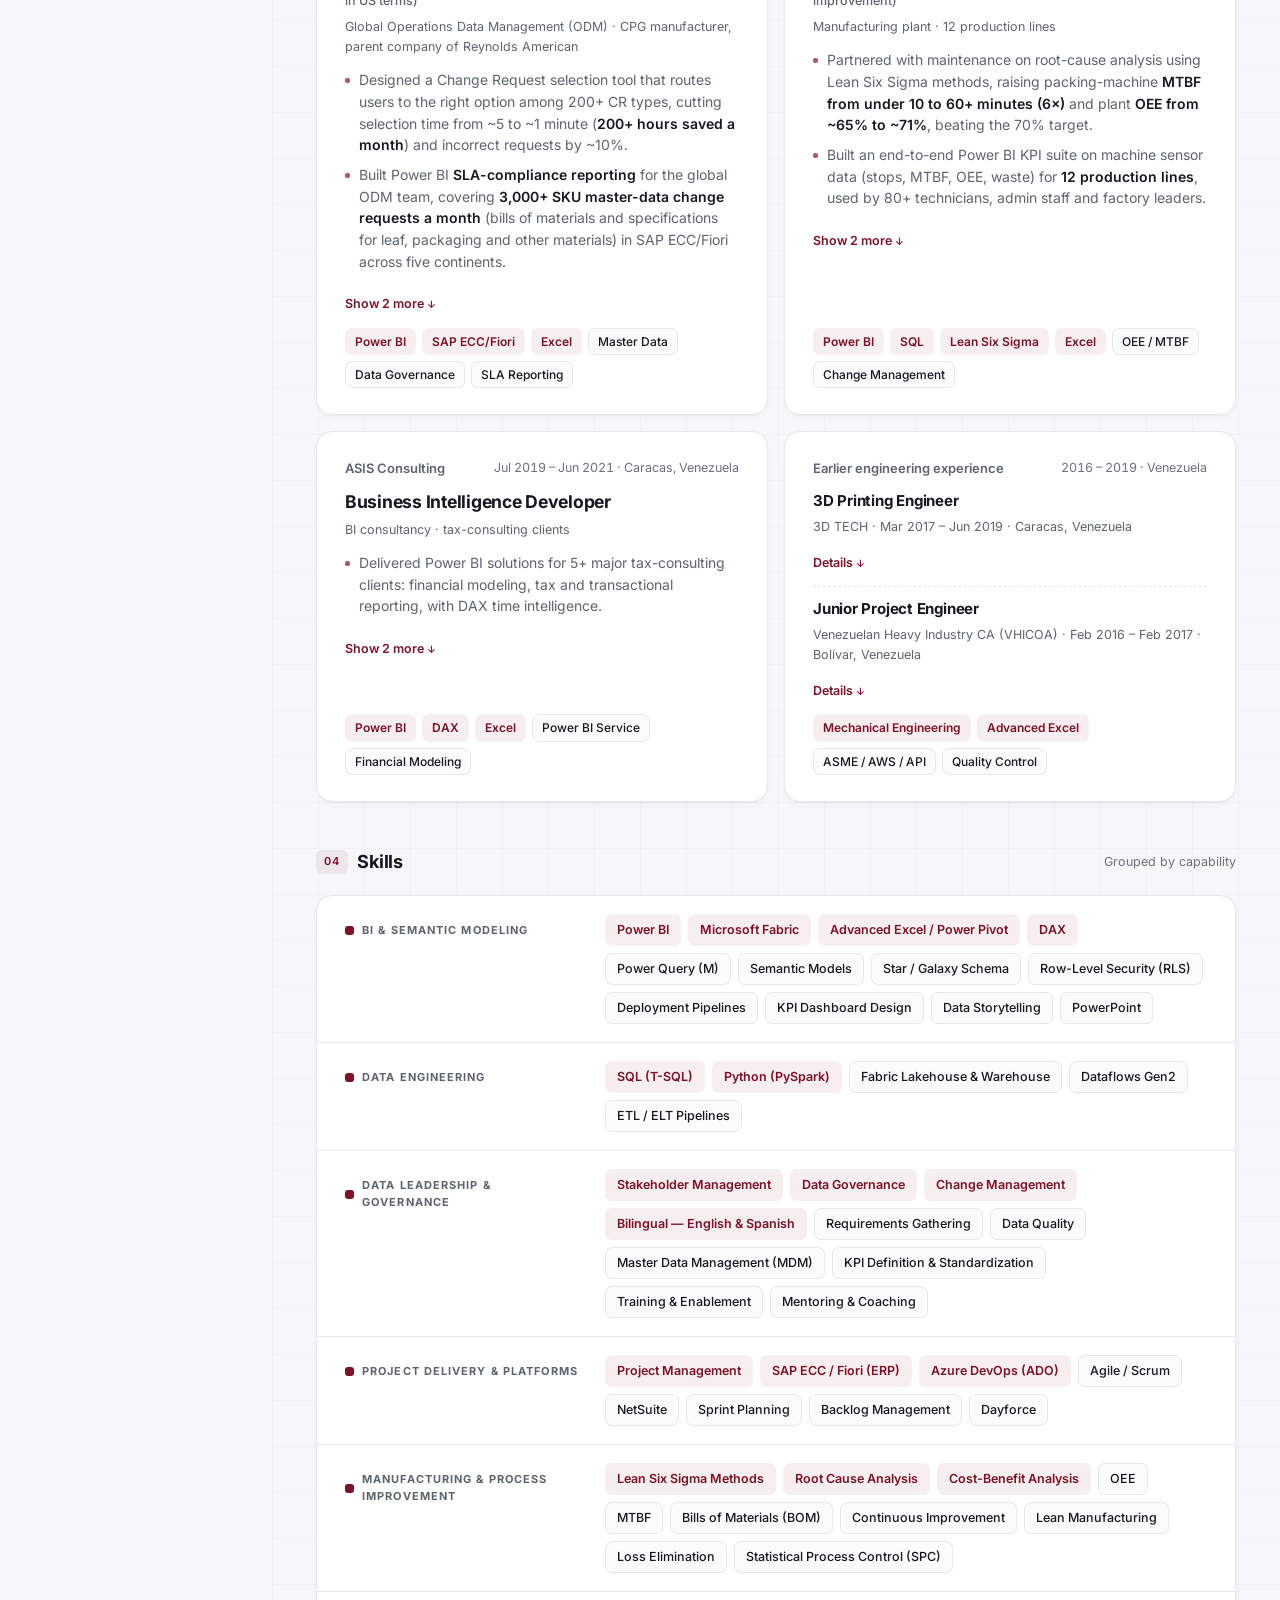
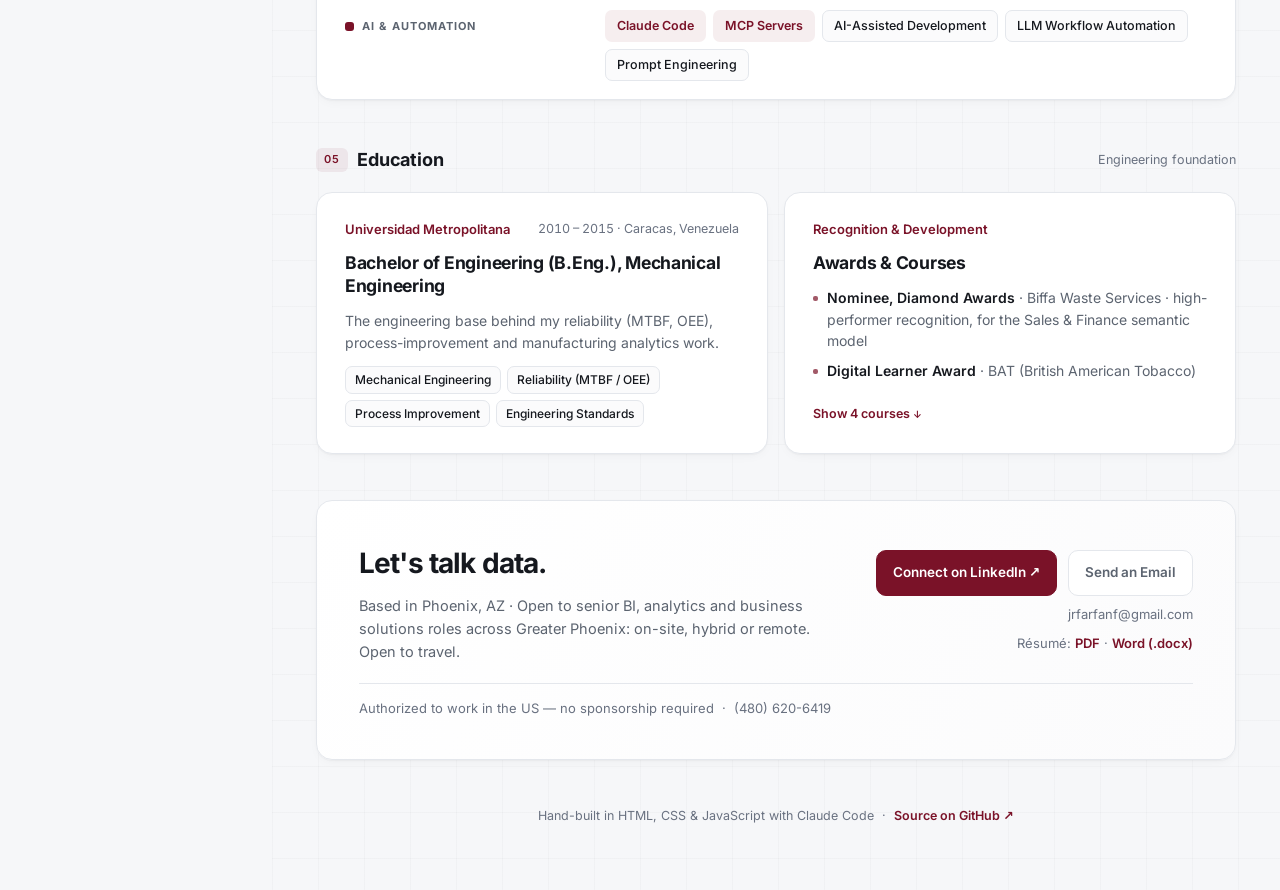
==== commit 2311afa6: "Use official BAT title "Shift Lead, Secondary Manufacturing"; ATS-safe title lines - Site (EN/ES) an" ====
--- a/index.html
+++ b/index.html
@@ -228,7 +228,7 @@
     <nav class="career" aria-label="Career at a glance">
       <div class="career-lead"><b>Career timeline</b><span class="c-order">most recent first</span><span class="c-sum"><strong>10+ years</strong> across engineering and data · <strong>7+ years</strong> in BI and data analytics</span></div>
       <a href="#exp-biffa"><b>Biffa Waste Services</b><span>Senior BI Analyst</span><span class="c-when">2025 – 2026</span></a>
-      <a href="#exp-bat"><b>British American Tobacco</b><span>BI Engineer → BI Executive</span><span class="c-when">2021 – 2025</span></a>
+      <a href="#exp-bat"><b>British American Tobacco</b><span>Shift Lead → BI Executive</span><span class="c-when">2021 – 2025</span></a>
       <a href="#exp-asis"><b>ASIS Consulting</b><span>BI Developer</span><span class="c-when">2019 – 2021</span></a>
       <a href="#exp-eng"><b>Early career</b><span>Project &amp; 3D-printing engineer</span><span class="c-when">2016 – 2019</span></a>
     </nav>
@@ -507,7 +507,7 @@
             <span class="e-co">BAT (British American Tobacco)</span>
             <span class="e-when"><time datetime="2021-06">Jun 2021</time> – <time datetime="2022-12">Dec 2022</time> · Caracas, Venezuela</span>
           </div>
-          <h3 class="e-role">Business Intelligence Engineer</h3>
+          <h3 class="e-role">Shift Lead, Secondary Manufacturing <span class="e-eq">(BI &amp; process improvement)</span></h3>
           <div class="e-loc">Manufacturing plant · 12 production lines</div>
           <ul class="e-list">
             <li>Partnered with maintenance on root-cause analysis using Lean Six Sigma methods, raising packing-machine <b>MTBF from under 10 to 60+ minutes (6×)</b> and plant <b>OEE from ~65% to ~71%</b>, beating the 70% target.</li>
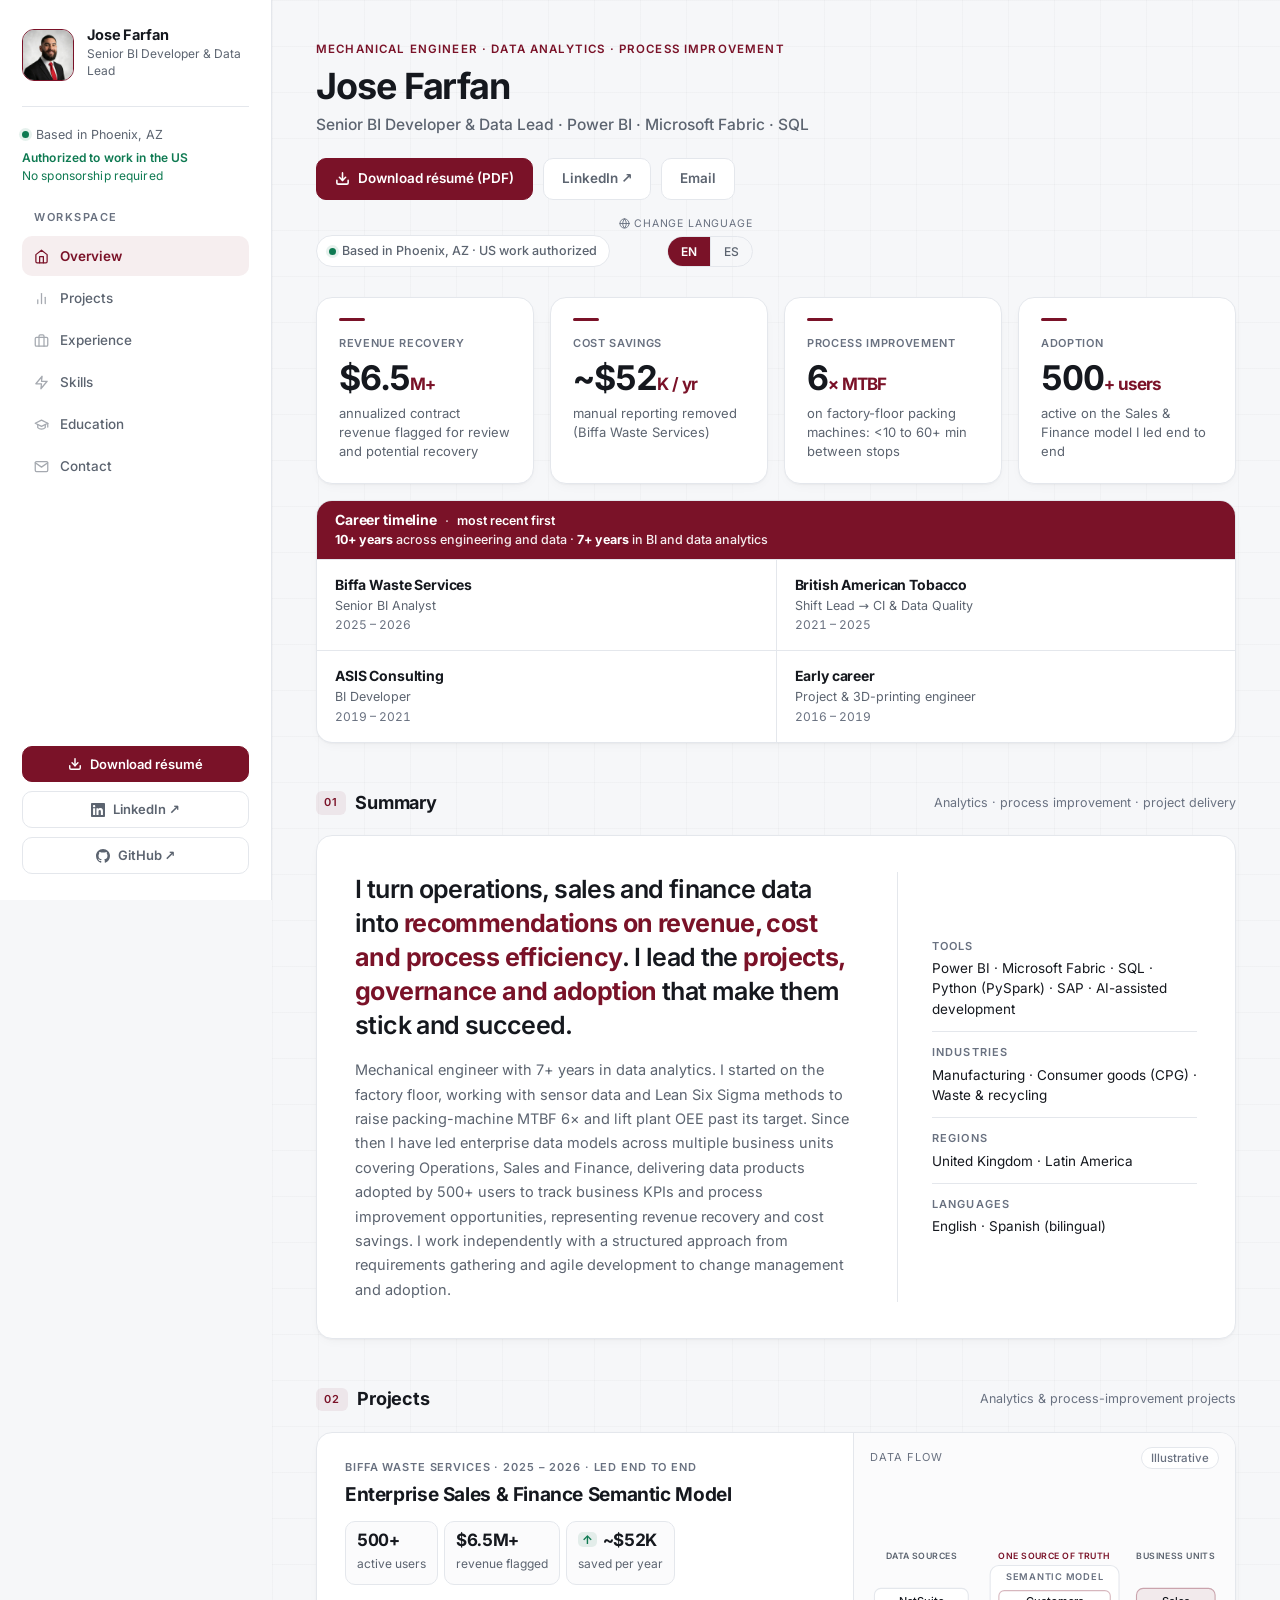
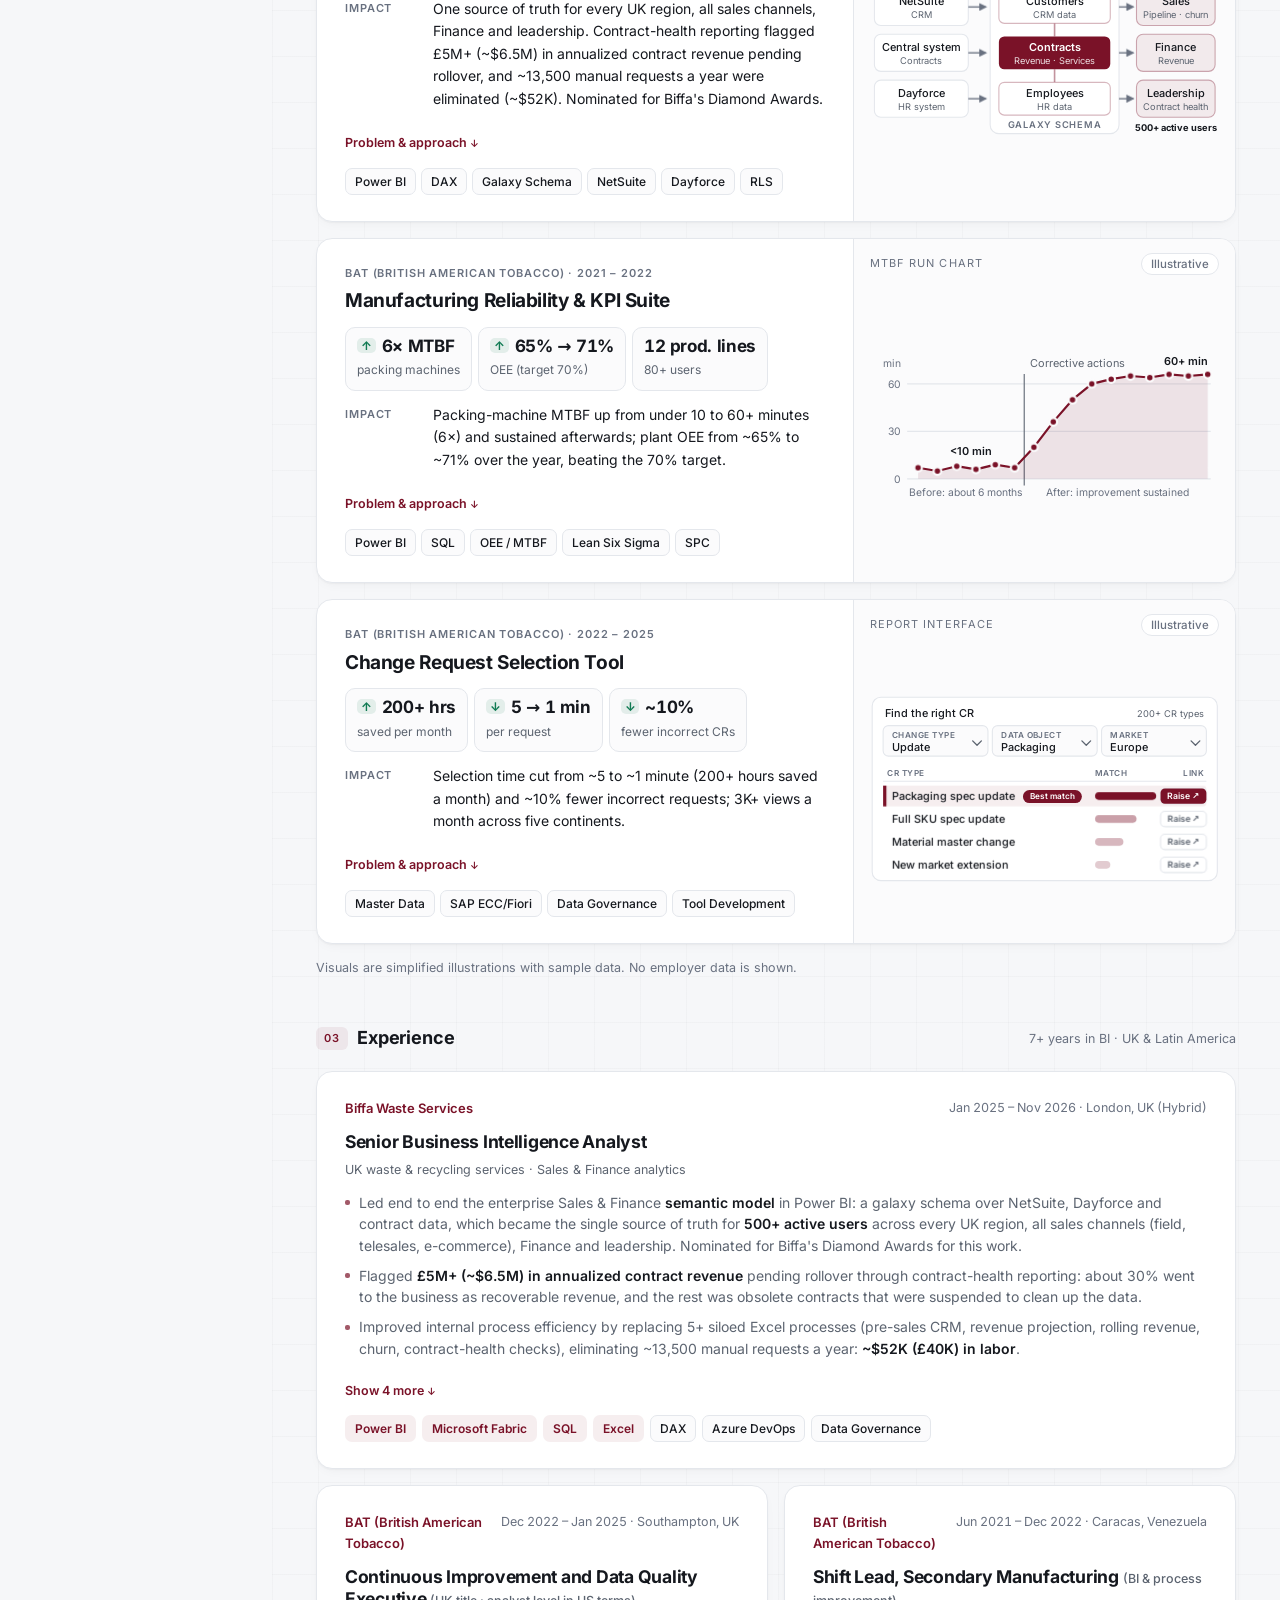
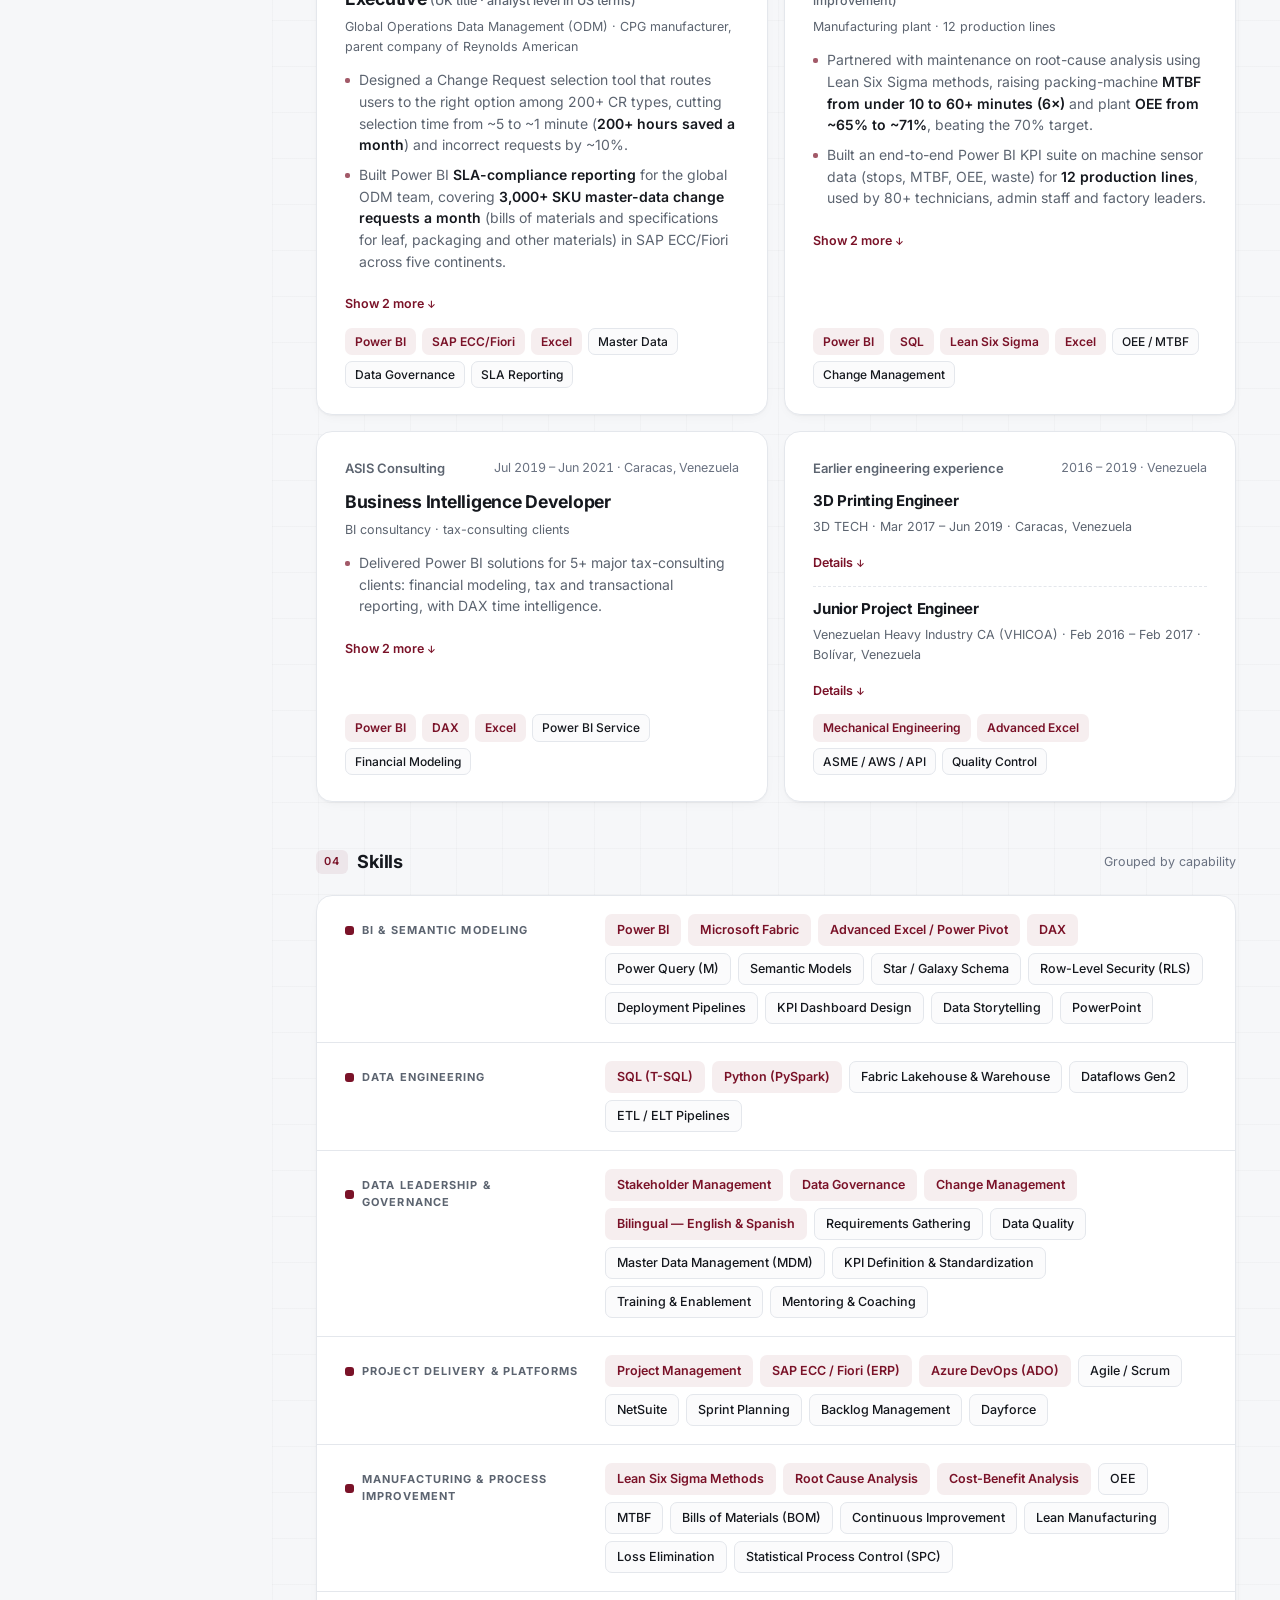
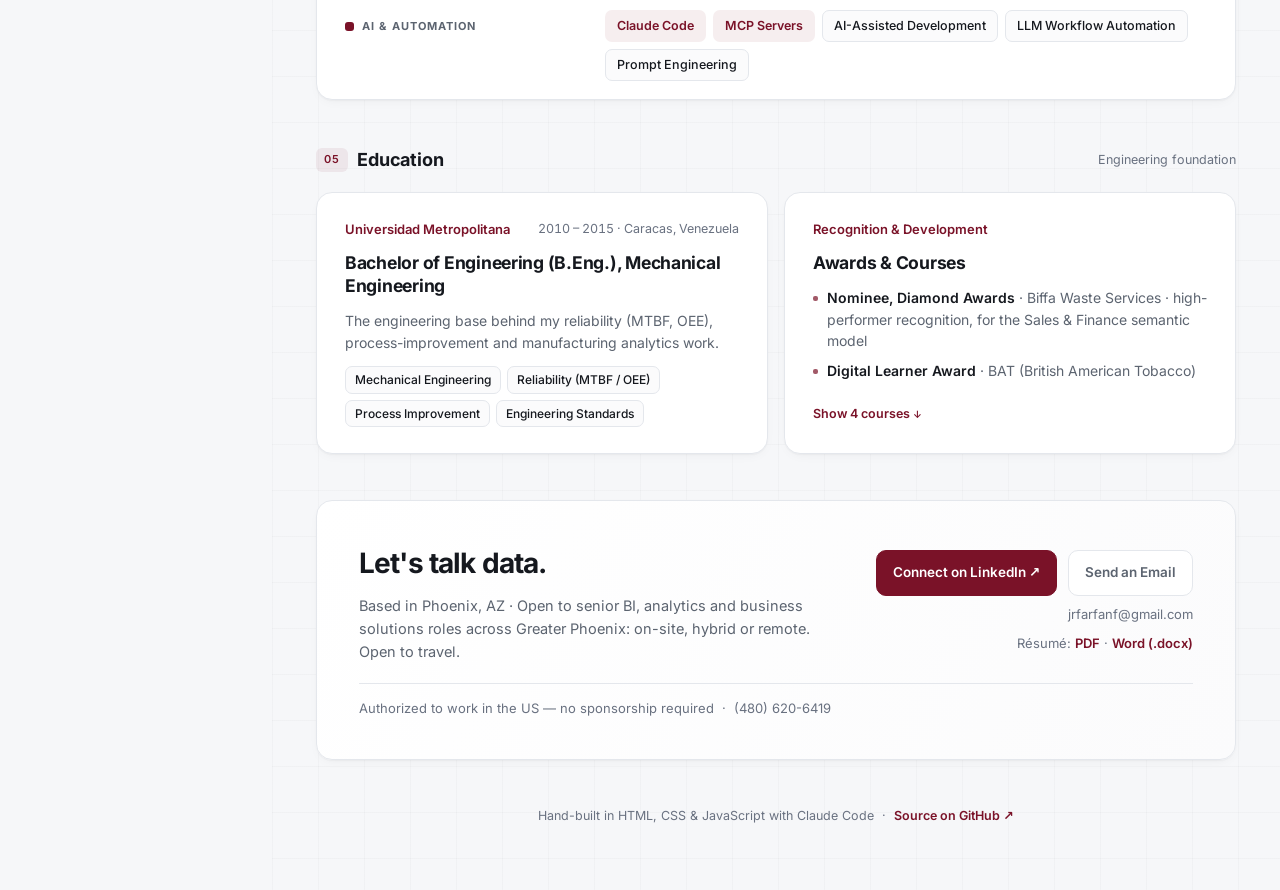
==== commit dd33bdf6: "Use official BAT Southampton title "Continuous Improvement and Data Quality Executive" - Site (EN/ES" ====
--- a/index.html
+++ b/index.html
@@ -228,7 +228,7 @@
     <nav class="career" aria-label="Career at a glance">
       <div class="career-lead"><b>Career timeline</b><span class="c-order">most recent first</span><span class="c-sum"><strong>10+ years</strong> across engineering and data · <strong>7+ years</strong> in BI and data analytics</span></div>
       <a href="#exp-biffa"><b>Biffa Waste Services</b><span>Senior BI Analyst</span><span class="c-when">2025 – 2026</span></a>
-      <a href="#exp-bat"><b>British American Tobacco</b><span>Shift Lead → BI Executive</span><span class="c-when">2021 – 2025</span></a>
+      <a href="#exp-bat"><b>British American Tobacco</b><span>Shift Lead → CI &amp; Data Quality</span><span class="c-when">2021 – 2025</span></a>
       <a href="#exp-asis"><b>ASIS Consulting</b><span>BI Developer</span><span class="c-when">2019 – 2021</span></a>
       <a href="#exp-eng"><b>Early career</b><span>Project &amp; 3D-printing engineer</span><span class="c-when">2016 – 2019</span></a>
     </nav>
@@ -479,7 +479,7 @@
             <span class="e-co">BAT (British American Tobacco)</span>
             <span class="e-when"><time datetime="2022-12">Dec 2022</time> – <time datetime="2025-01">Jan 2025</time> · Southampton, UK</span>
           </div>
-          <h3 class="e-role">Business Intelligence Executive <span class="e-eq">(UK title · BI Analyst in US terms)</span></h3>
+          <h3 class="e-role">Continuous Improvement and Data Quality Executive <span class="e-eq">(UK title · analyst level in US terms)</span></h3>
           <div class="e-loc">Global Operations Data Management (ODM) · CPG manufacturer, parent company of Reynolds American</div>
           <ul class="e-list">
             <li>Designed a Change Request selection tool that routes users to the right option among 200+ CR types, cutting selection time from ~5 to ~1 minute (<b>200+ hours saved a month</b>) and incorrect requests by ~10%.</li>
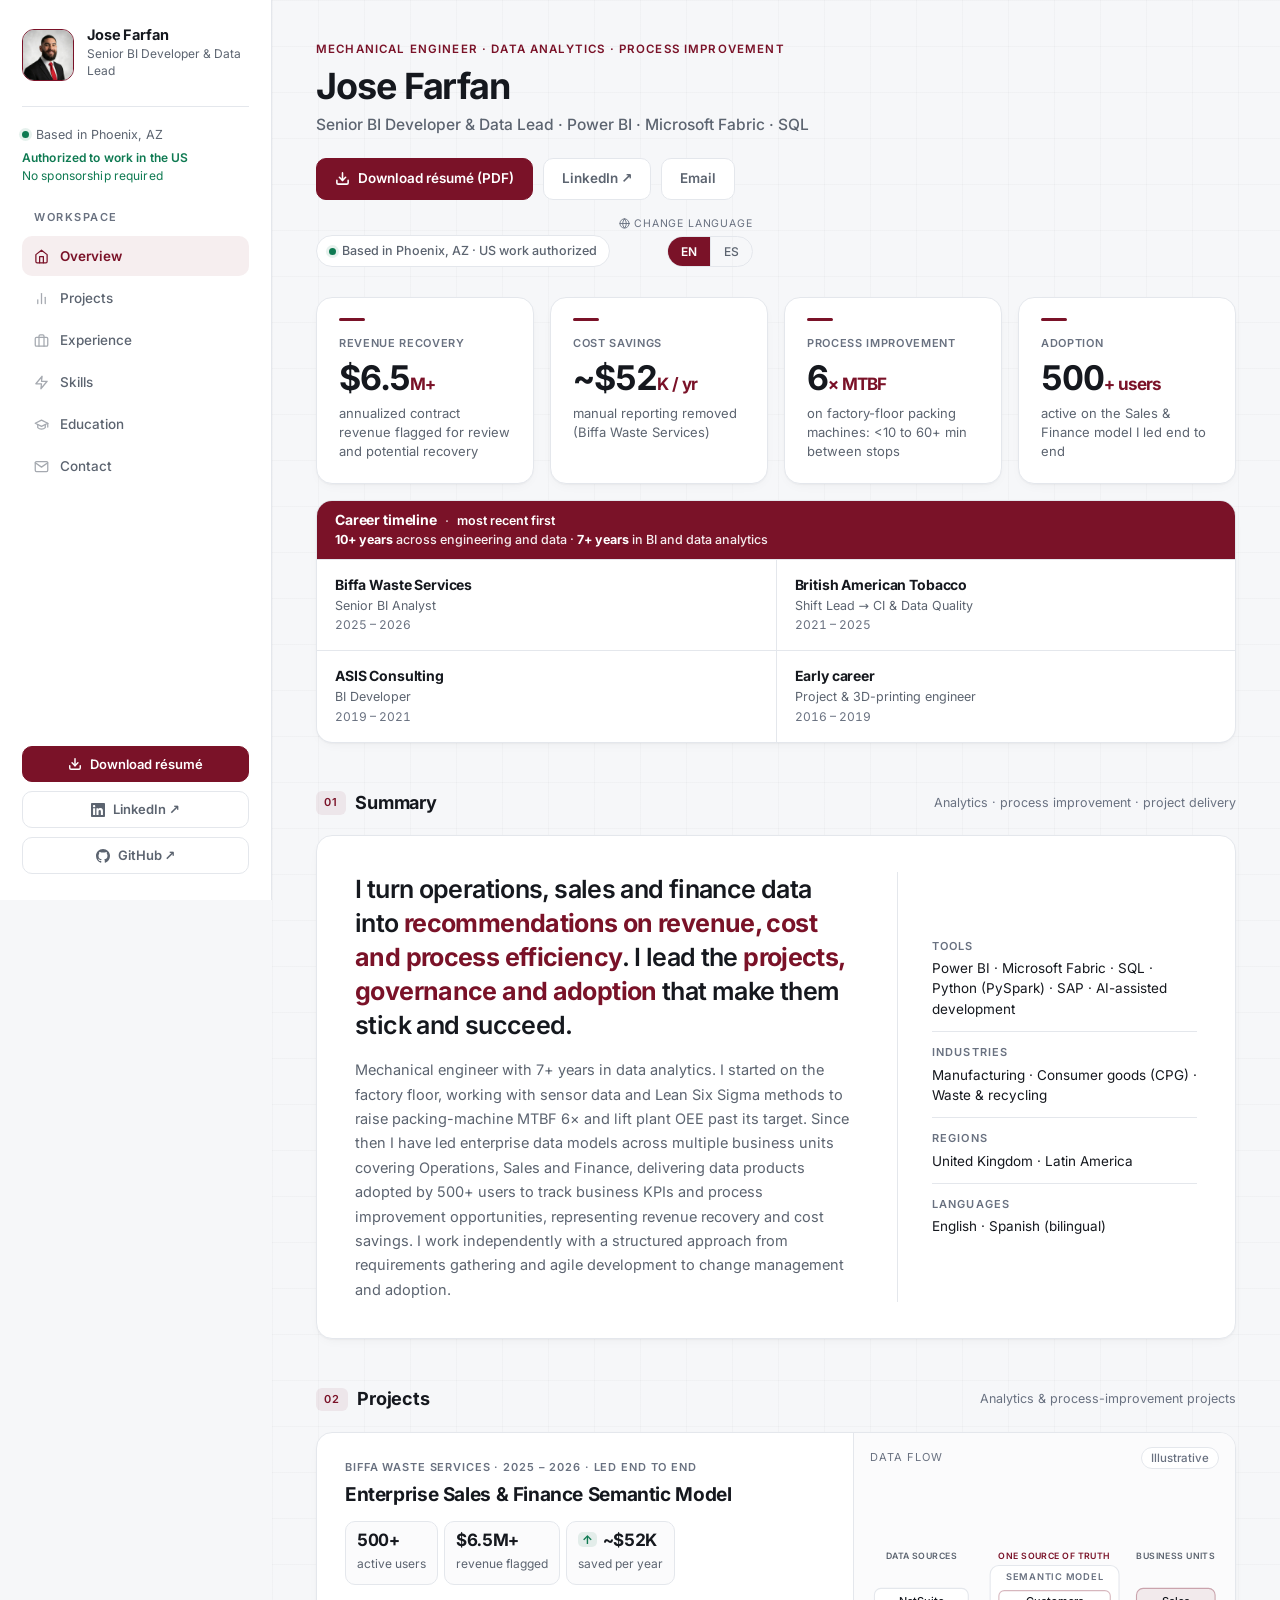
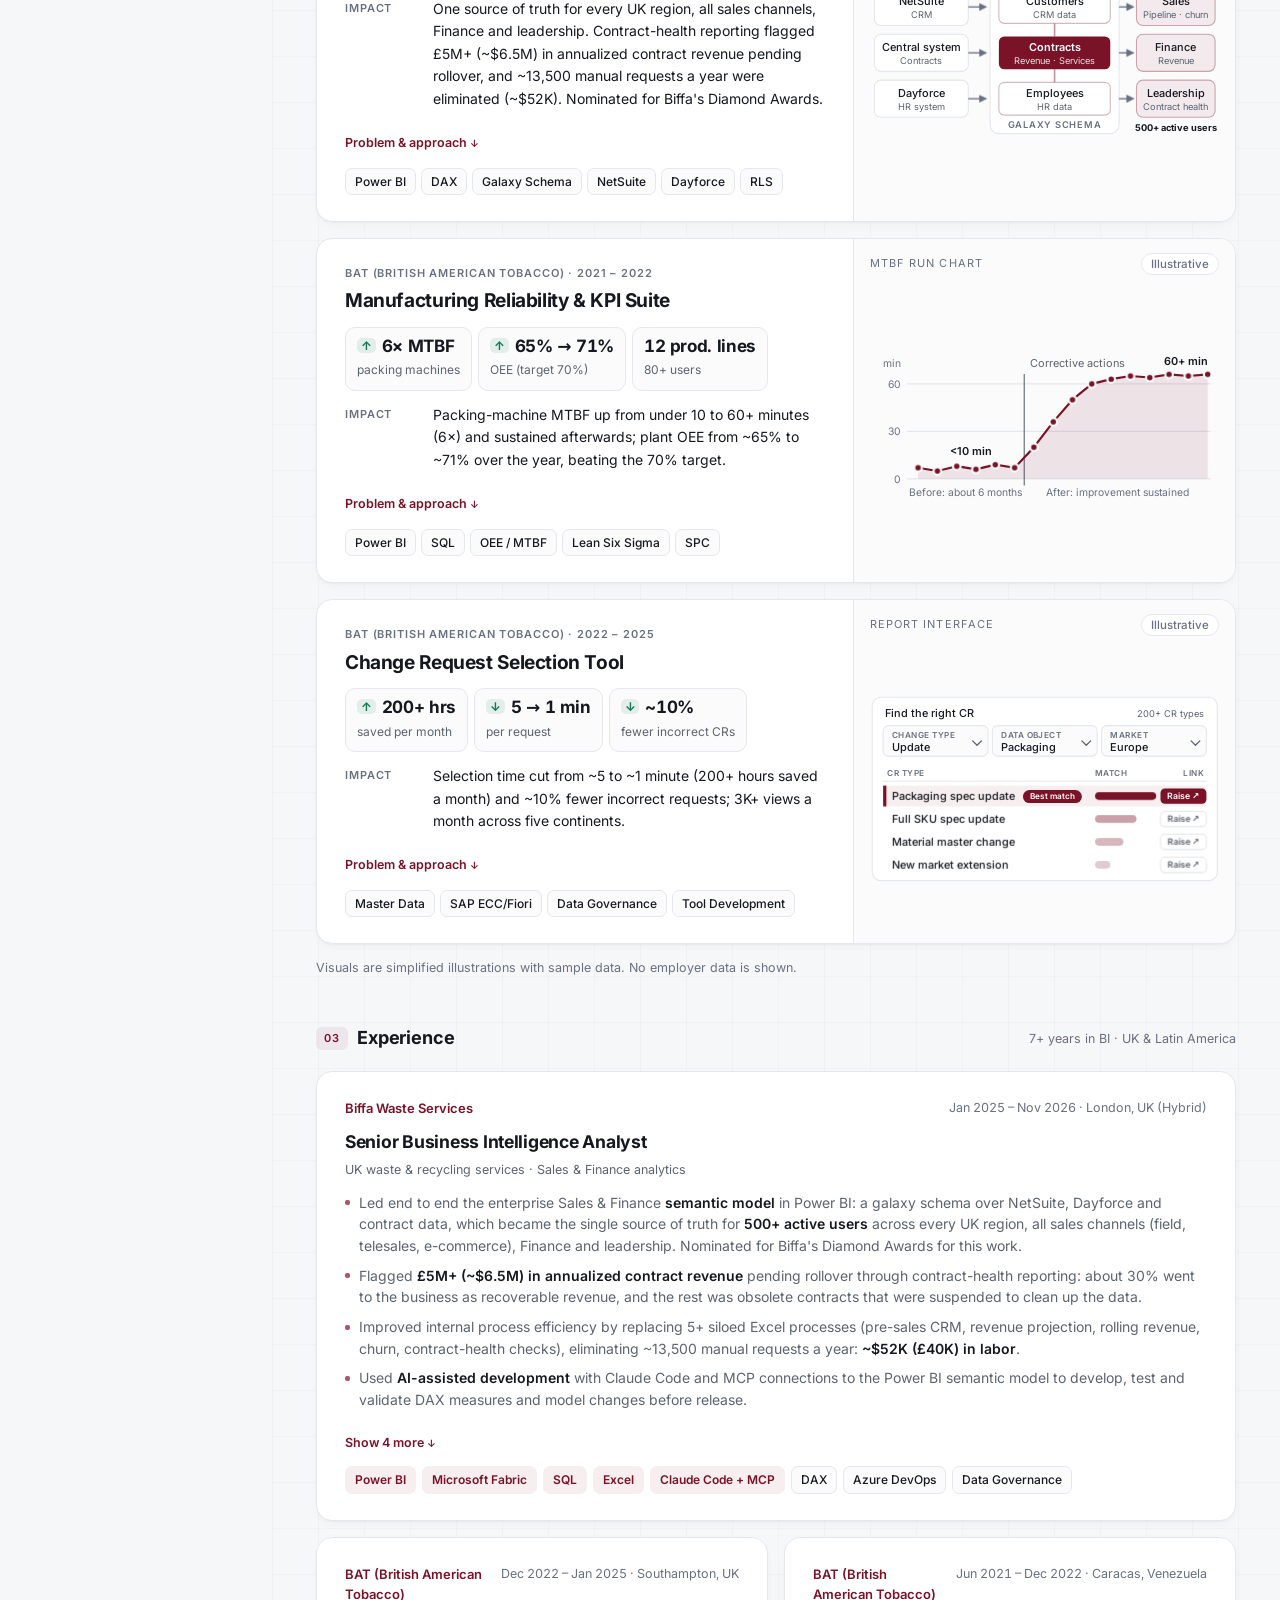
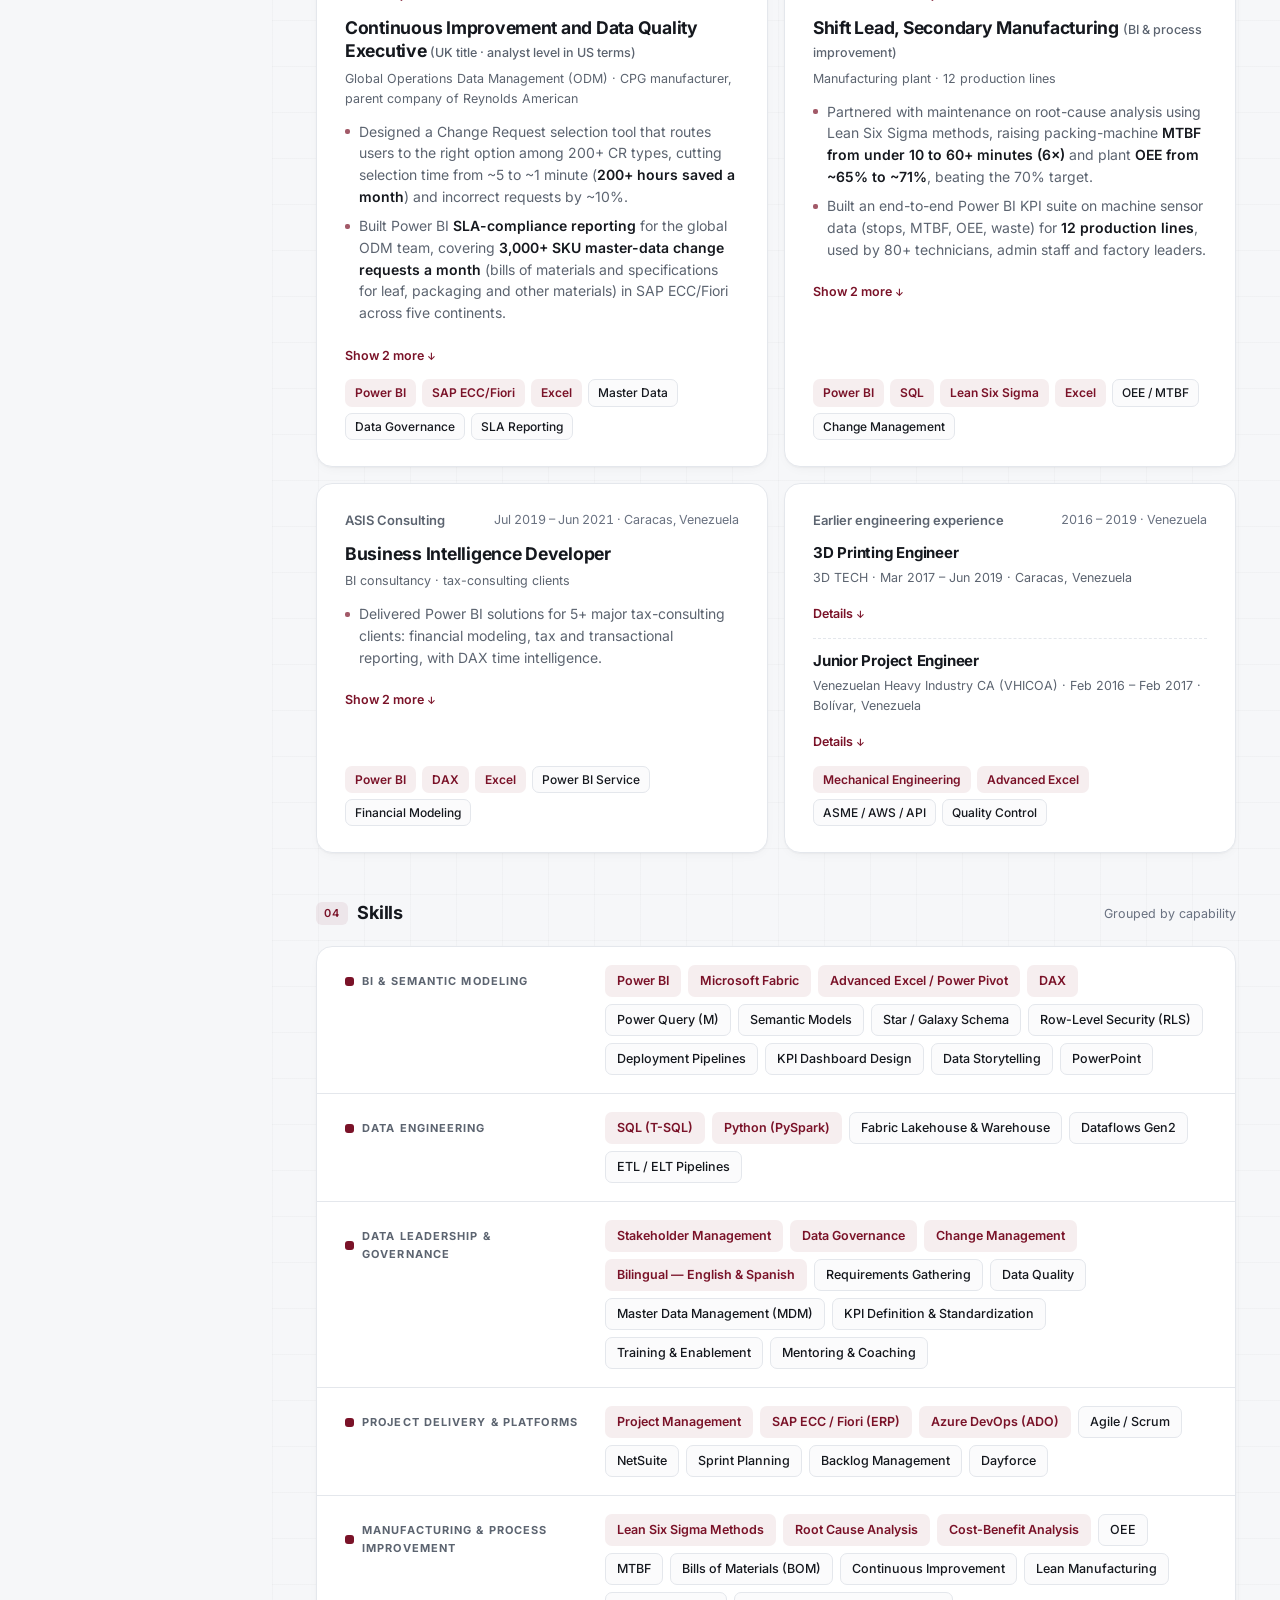
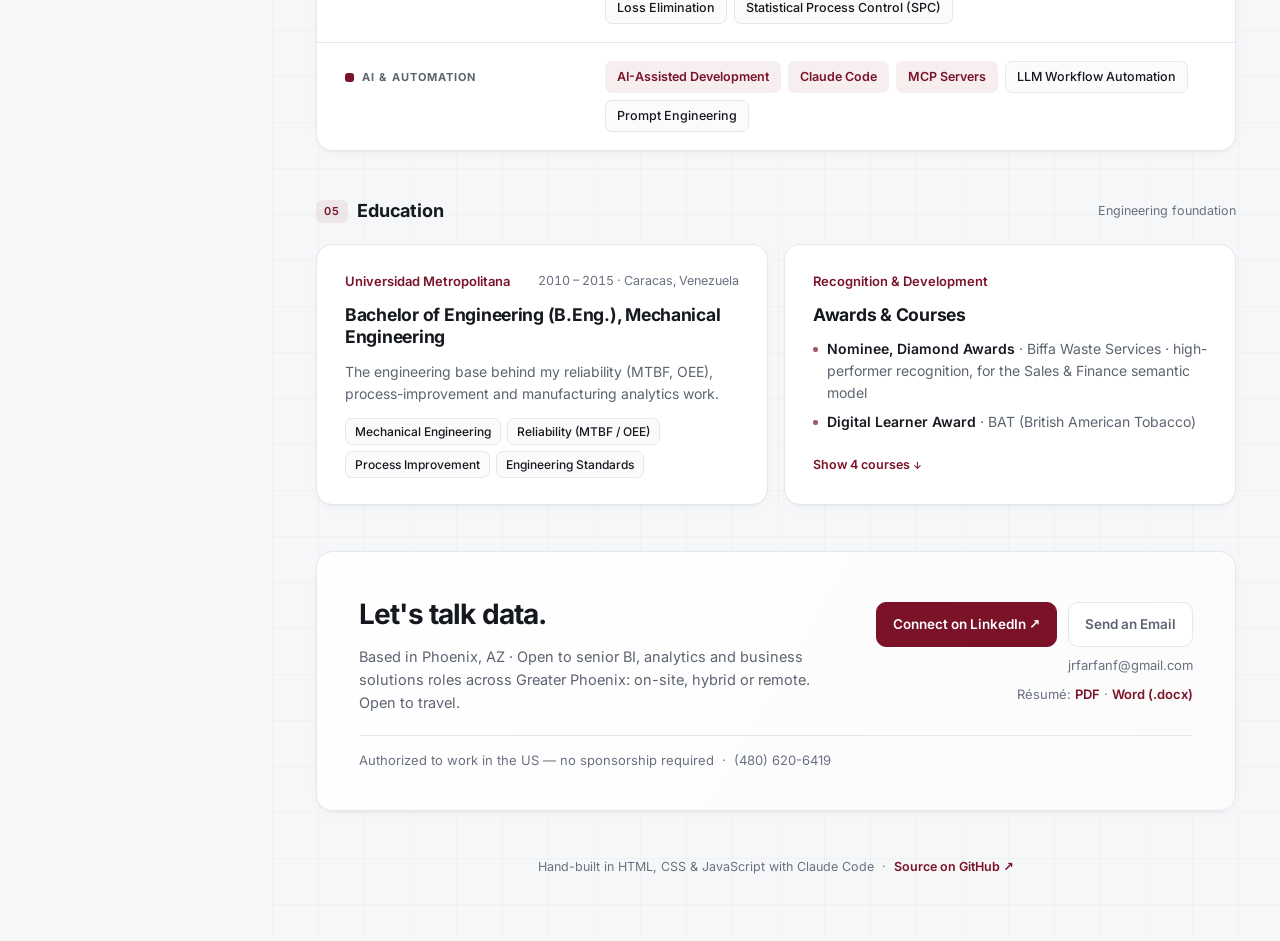
==== commit 533d3004: "Add AI-assisted development (Claude Code + MCP) to the Biffa role and skills - Site (EN/ES): new vis" ====
--- a/index.html
+++ b/index.html
@@ -453,6 +453,7 @@
             <li>Led end to end the enterprise Sales &amp; Finance <b>semantic model</b> in Power BI: a galaxy schema over NetSuite, Dayforce and contract data, which became the single source of truth for <b>500+ active users</b> across every UK region, all sales channels (field, telesales, e-commerce), Finance and leadership. Nominated for Biffa's Diamond Awards for this work.</li>
             <li>Flagged <b>£5M+ (~$6.5M) in annualized contract revenue</b> pending rollover through contract-health reporting: about 30% went to the business as recoverable revenue, and the rest was obsolete contracts that were suspended to clean up the data.</li>
             <li>Improved internal process efficiency by replacing 5+ siloed Excel processes (pre-sales CRM, revenue projection, rolling revenue, churn, contract-health checks), eliminating ~13,500 manual requests a year: <b>~$52K (£40K) in labor</b>.</li>
+            <li>Used <b>AI-assisted development</b> with Claude Code and MCP connections to the Power BI semantic model to develop, test and validate DAX measures and model changes before release.</li>
           </ul>
           <details class="read-more-wrap">
             <summary>Show 4 more</summary>
@@ -468,6 +469,7 @@
             <span class="chip solid">Microsoft Fabric</span>
             <span class="chip solid">SQL</span>
             <span class="chip solid">Excel</span>
+            <span class="chip solid">Claude Code + MCP</span>
             <span class="chip">DAX</span>
             <span class="chip">Azure DevOps</span>
             <span class="chip">Data Governance</span>
@@ -678,9 +680,9 @@
         <div class="card mtile">
           <h3>AI &amp; Automation</h3>
           <div class="chips" data-visible="3">
+            <span class="chip solid">AI-Assisted Development</span>
             <span class="chip solid">Claude Code</span>
             <span class="chip solid">MCP Servers</span>
-            <span class="chip">AI-Assisted Development</span>
             <span class="chip">LLM Workflow Automation</span>
             <span class="chip">Prompt Engineering</span>
           </div>
